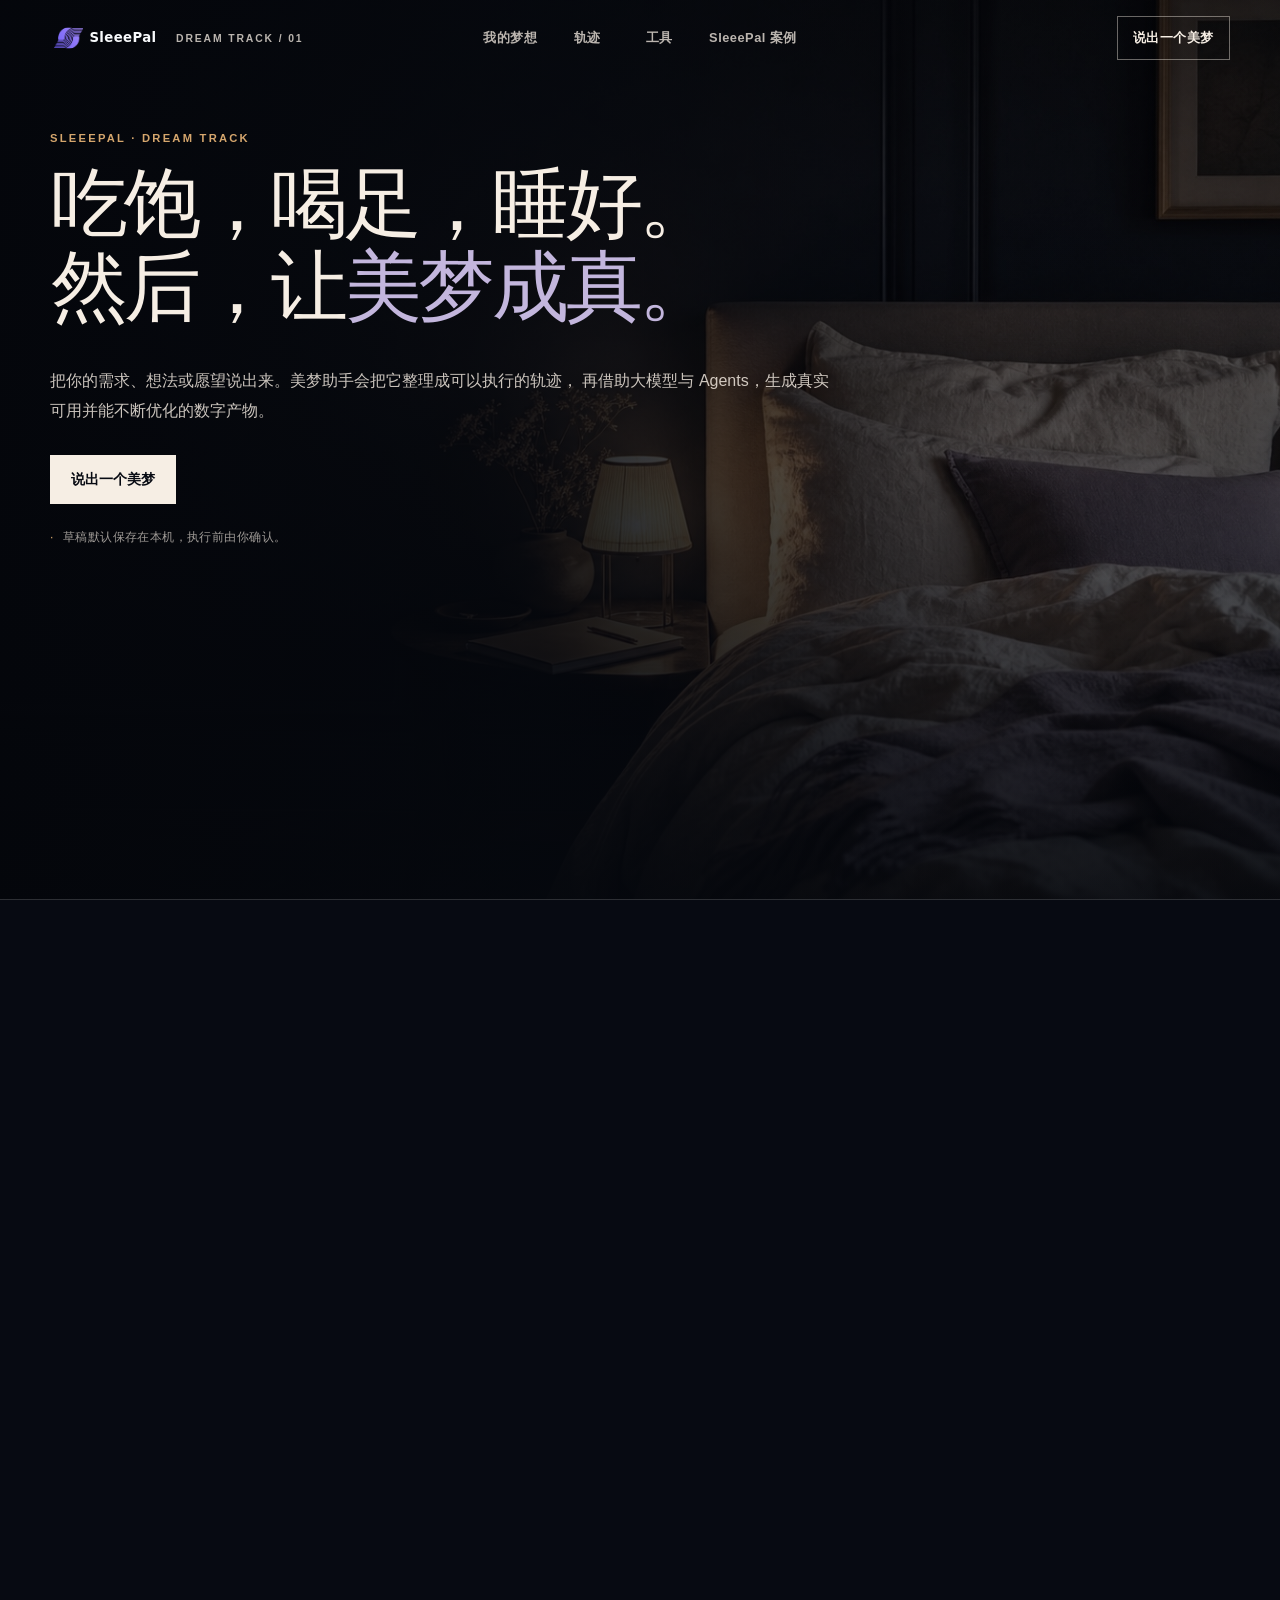
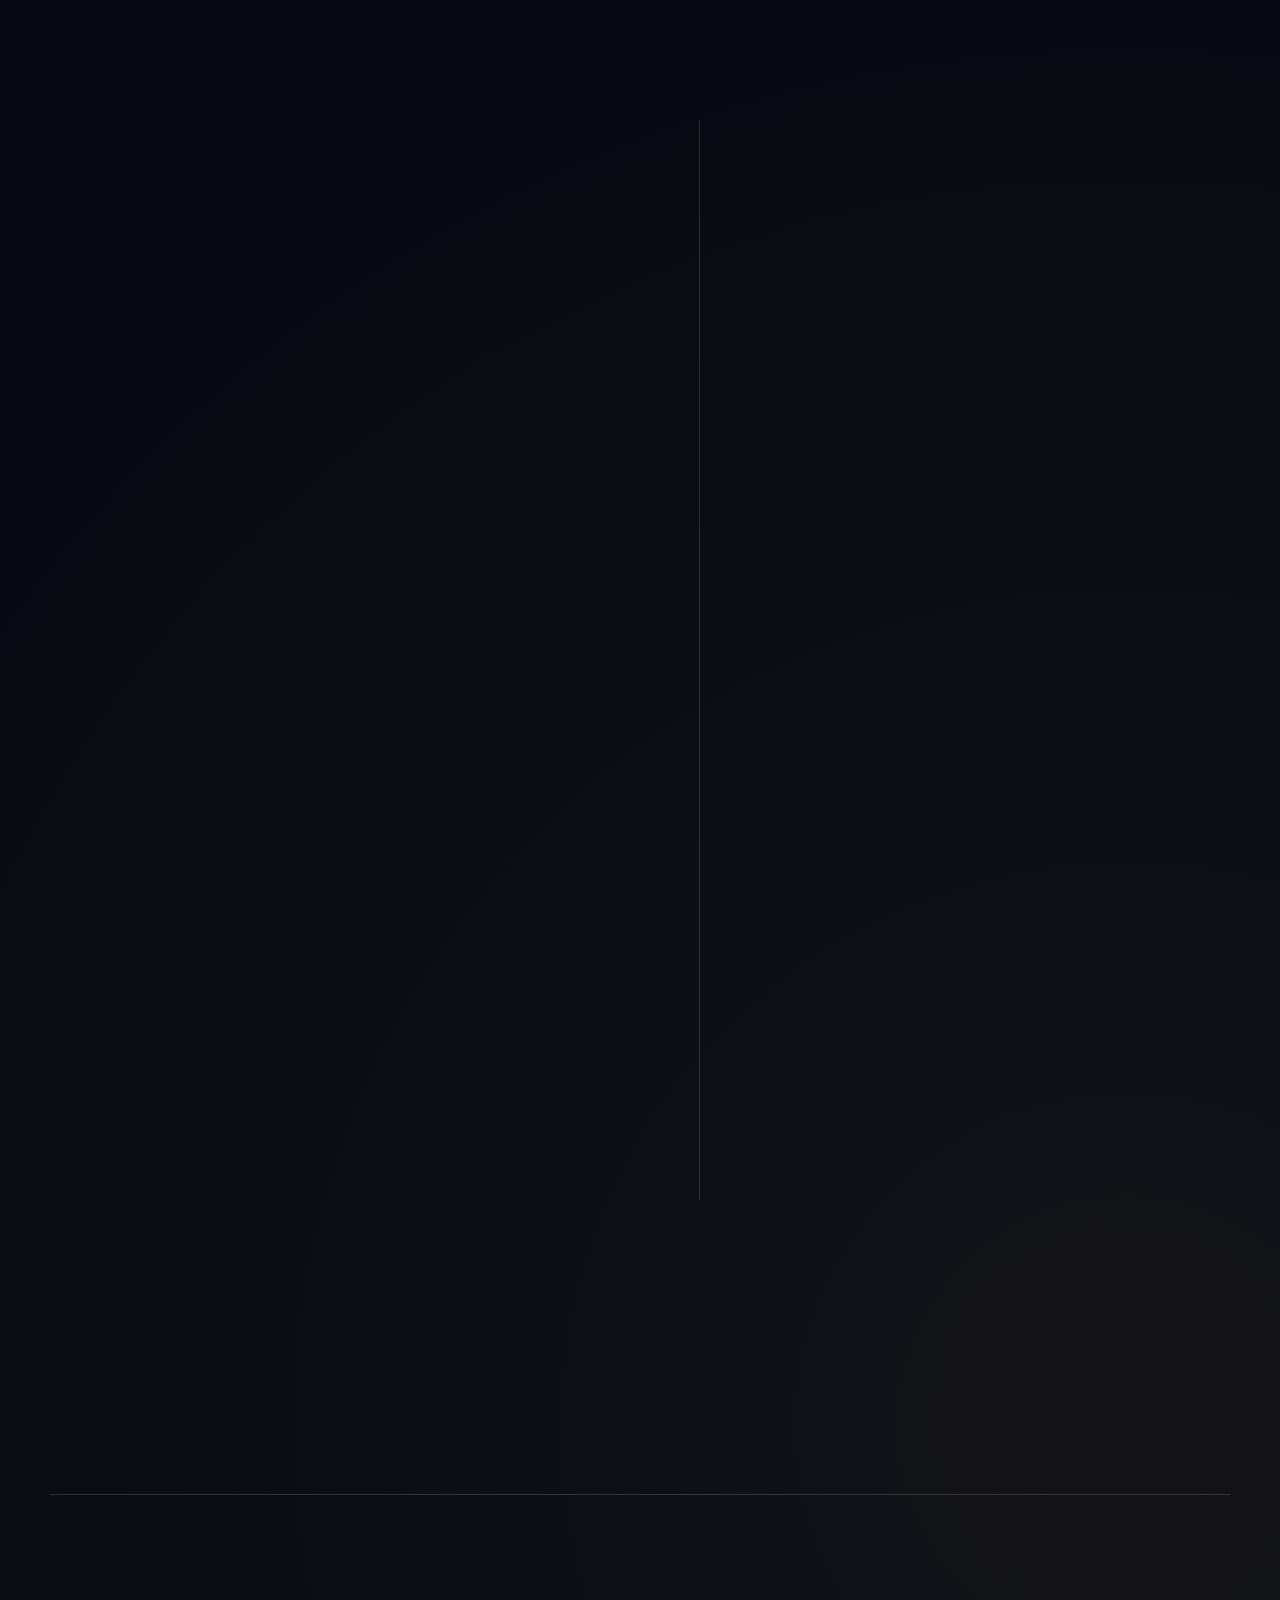
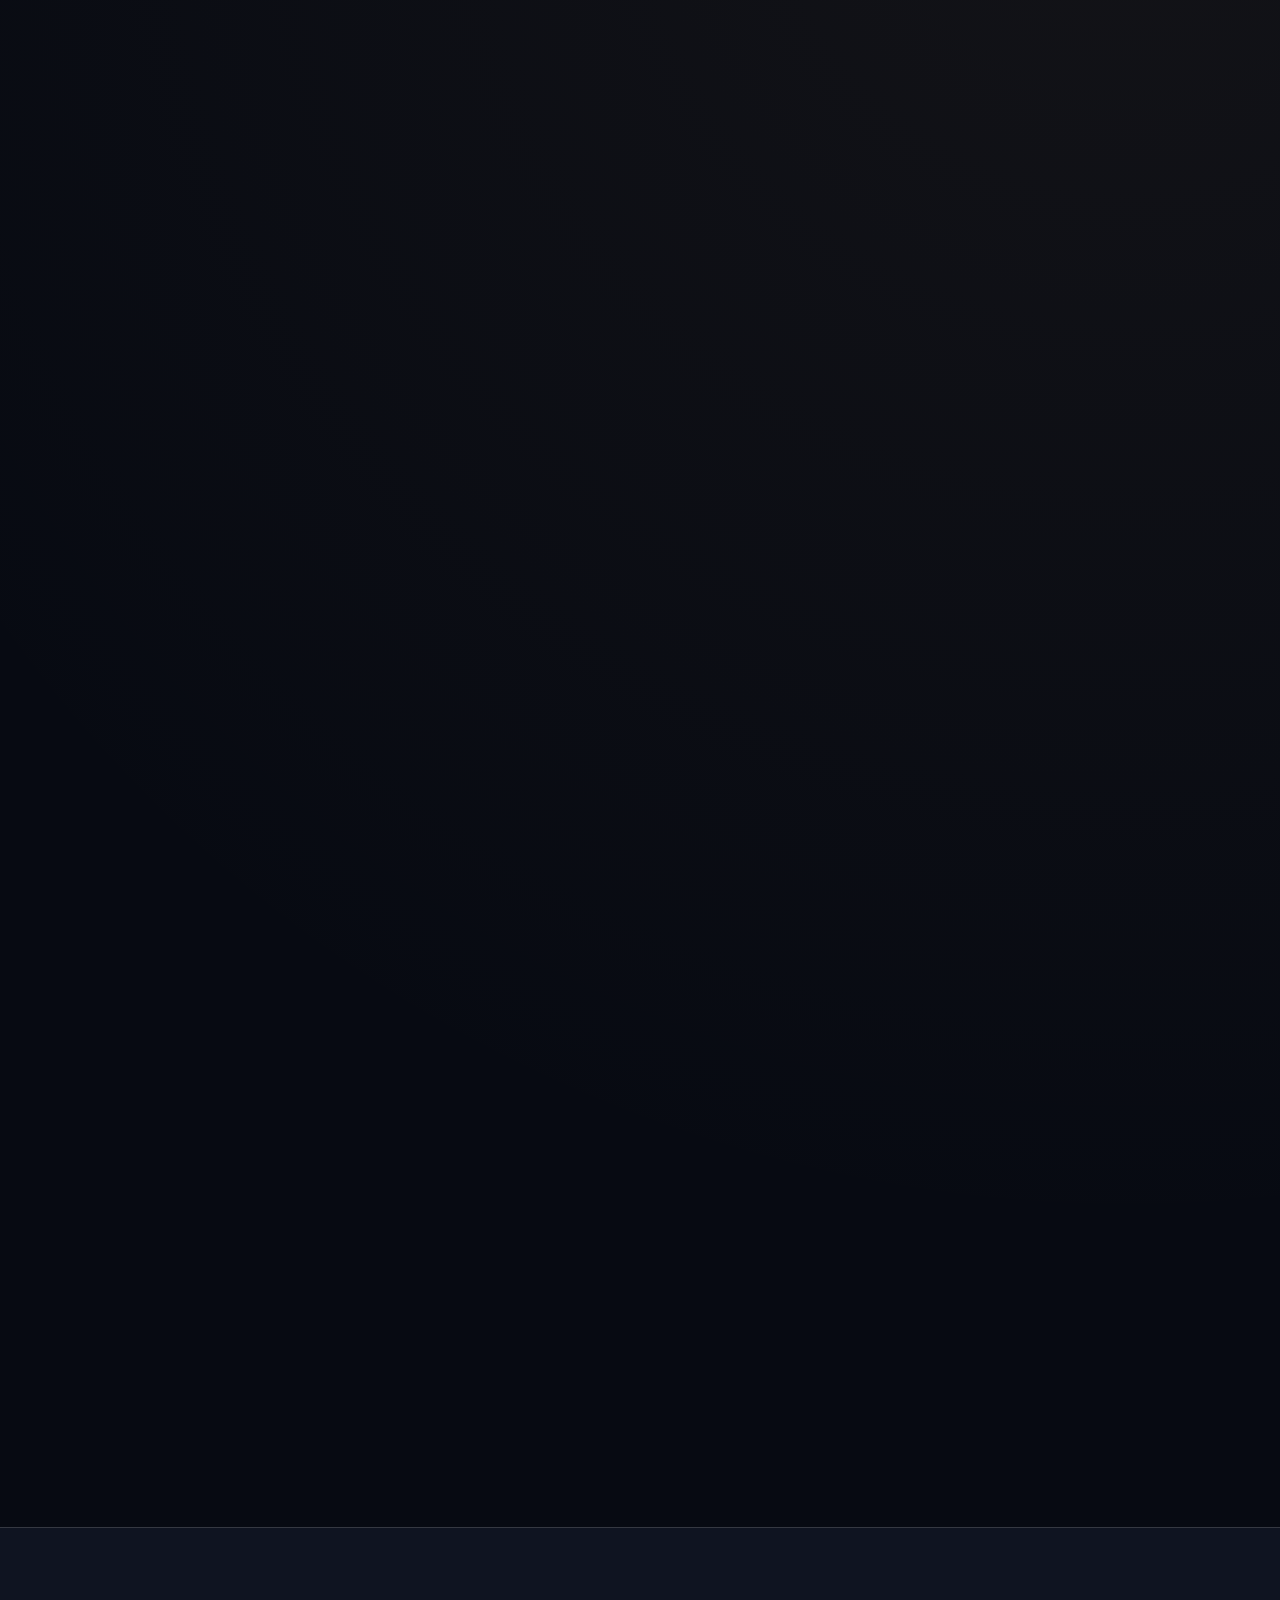
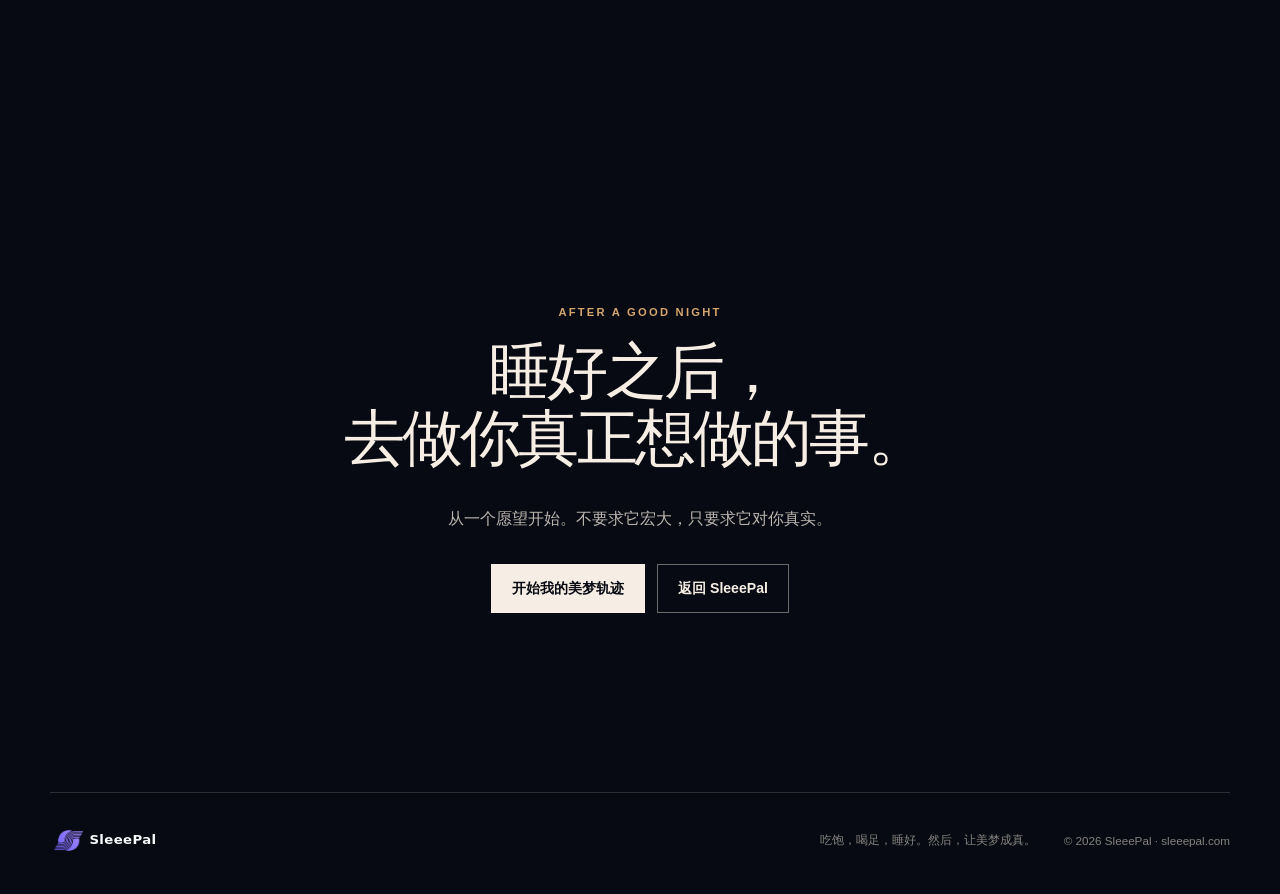
==== 3d-printing-workshop.html @ 9afe773b "feat: publish concealed hardware product forms" ====
<!DOCTYPE html>
<html lang="zh-CN">
<head>
  <meta charset="UTF-8" />
  <meta name="viewport" content="width=device-width, initial-scale=1.0" />
  <title>美梦成真 — 从愿望到真实产物</title>
  <meta name="description" content="吃饱、喝足、睡好之后，说出一个需求、想法或愿望，进入从梦卡、实现轨迹到可用数字产物的美梦成真入口。" />
  <meta name="theme-color" content="#070a12" />
  <meta name="referrer" content="strict-origin-when-cross-origin" />
  <meta http-equiv="Content-Security-Policy" content="default-src 'self'; img-src 'self' data:; style-src 'self'; script-src 'self'; object-src 'none'; base-uri 'self'; form-action 'self'; frame-src 'self'; upgrade-insecure-requests" />
  <link rel="canonical" href="https://dream.sleeepal.com/" />
  <meta property="og:title" content="美梦成真 — 从愿望到真实产物" />
  <meta property="og:description" content="先睡好，再把一个真实愿望做成可以打开、使用和继续修改的数字产物。" />
  <meta property="og:type" content="website" />
  <meta property="og:url" content="https://dream.sleeepal.com/" />
  <meta property="og:image" content="https://sleeepal.com/assets/dream-lab-hero-v1.jpg" />
  <link rel="icon" href="./favicon.ico" sizes="any" />
  <link rel="icon" type="image/svg+xml" href="./assets/app-icon.svg" />
  <link rel="stylesheet" href="./dream-lab.css?v=20260723-ai-beta" />
  <script src="./dream-lab.js?v=20260723-ai-beta" defer></script>
</head>
<body class="dream-page">
  <a class="dream-skip-link" href="#main">跳到主要内容</a>

  <header class="dream-header" data-dream-header>
    <div class="dream-header-inner">
      <a class="dream-brand" href="https://sleeepal.com/" aria-label="返回 SleeePal 首页">
        <img src="./assets/logo-light.svg" alt="SleeePal" />
        <span>DREAM TRACK / 01</span>
      </a>
      <nav class="dream-header-nav" aria-label="美梦成真页面导航">
        <a href="#dream-intake">我的梦想</a>
        <a href="#trajectory">轨迹</a>
        <a href="#forge">工具</a>
        <a href="#proof">SleeePal 案例</a>
      </nav>
      <a class="dream-header-action" href="#dream-intake">说出一个美梦</a>
    </div>
  </header>

  <main id="main">
    <section class="dream-hero" aria-labelledby="dream-title">
      <img class="dream-hero-image" src="./assets/dream-lab-hero-v1.jpg" alt="深靛蓝卧室里，一盏暖灯照着等待记录愿望的笔记本" />
      <div class="dream-hero-shade" aria-hidden="true"></div>
      <div class="dream-hero-dawn" aria-hidden="true"></div>
      <div class="dream-hero-content">
        <p class="dream-eyebrow">SleeePal · Dream track</p>
        <h1 id="dream-title">
          <span>吃饱，喝足，睡好。</span>
          <span>然后，让<span class="dream-accent">美梦成真。</span></span>
        </h1>
        <p class="dream-hero-lead">
          把你的需求、想法或愿望说出来。美梦助手会把它整理成可以执行的轨迹，
          再借助大模型与 Agents，生成真实可用并能不断优化的数字产物。
        </p>
        <div class="dream-actions">
          <a class="dream-action-primary" href="#dream-intake">说出一个美梦</a>
        </div>
        <p class="dream-trust-note">草稿默认保存在本机，执行前由你确认。</p>
      </div>
    </section>

    <section class="dream-foundation dream-reveal" id="foundation" aria-labelledby="foundation-title">
      <p class="dream-eyebrow">从恢复走向创造 · The foundation</p>
      <div class="dream-foundation-copy">
        <h2 id="foundation-title">睡好，不是终点。</h2>
        <p>是重新拥有注意力、好奇心和行动力的起点。</p>
      </div>
      <div class="dream-foundation-equation" aria-label="生活底座到美梦成真的关系">
        <div class="dream-foundation-basics" aria-hidden="true">
          <span>吃饱</span>
          <i>＋</i>
          <span>喝足</span>
          <i>＋</i>
          <span>睡好</span>
        </div>
        <i class="dream-foundation-arrow" aria-hidden="true">→</i>
        <strong>美梦成真</strong>
      </div>
    </section>

    <section class="dream-intake" id="dream-intake" aria-labelledby="dream-intake-title">
      <div class="dream-section-intro dream-reveal">
        <p class="dream-eyebrow">Dream workspace · Local beta</p>
        <h2 id="dream-intake-title">每一个愿望，<br />都有自己的轨迹。</h2>
        <p>
          你可以拥有多个梦想。每个梦想都有独立的对话、梦卡、进度与产物；
          默认保存在这个浏览器里，连接钱包后也要先看合并预览，再由你确认保存到账号。
        </p>
      </div>

      <div class="dream-workbench dream-reveal" data-dream-workbench>
        <aside class="dream-rail" aria-label="我的梦想">
          <div class="dream-rail-heading">
            <div>
              <span>MY DREAMS</span>
              <strong>我的梦想</strong>
            </div>
            <button type="button" data-dream-new>＋ 新梦想</button>
          </div>

          <div class="dream-local-identity">
            <span data-account-label>本机访客 ID</span>
            <strong data-local-user-id>正在建立…</strong>
            <button type="button" data-wallet-preview>连接钱包账号</button>
            <small data-account-status>当前梦想只保存在这个浏览器。</small>
          </div>

          <div class="dream-list" data-dream-list role="list"></div>
          <div class="dream-list-empty" data-dream-list-empty>
            <strong>还没有梦想。</strong>
            <p>说出第一件你真正希望发生的事。</p>
          </div>
          <button class="dream-export-all" type="button" data-dream-export-all disabled>导出全部梦想</button>
        </aside>

        <section class="dream-chat" aria-labelledby="dream-chat-title">
          <header class="dream-chat-heading">
            <div>
              <span data-chat-kicker>美梦助手 · 本地原型</span>
              <h3 id="dream-chat-title" data-chat-title>先说一个你真正牵挂的愿望</h3>
              <p data-chat-status>我会先理解，再整理成一张可以确认的梦卡。</p>
            </div>
            <span class="dream-local-badge" data-ai-badge>本机模式</span>
          </header>

          <div class="dream-message-list" data-dream-message-list aria-live="polite"></div>

          <form class="dream-form" data-dream-form novalidate>
            <div class="dream-form-heading">
              <span data-dream-form-step>01 / 说出愿望</span>
              <strong>先写你真正想要的变化。</strong>
            </div>

            <label class="dream-field" for="dream-wish">
              <span>我的愿望</span>
              <textarea
                id="dream-wish"
                name="wish"
                rows="6"
                minlength="12"
                maxlength="800"
                required
                aria-describedby="dream-wish-help dream-wish-meter"
                placeholder="例如：我想把每天重复整理客户反馈的工作自动化，让我能把时间留给真正需要判断的事情。"
              ></textarea>
              <span class="dream-field-meta">
                <small id="dream-wish-help">写结果和现实场景，不必写技术方案。</small>
                <small id="dream-wish-meter">0 / 800</small>
              </span>
            </label>

            <div class="dream-examples" aria-label="愿望示例">
              <span>不知道怎么写？试试：</span>
              <button type="button" aria-pressed="false" data-dream-artifact="tool" data-dream-example="我想做一个每天都愿意打开的私人计划工具，让真正重要的三件事不会再被琐事淹没。">私人计划工具</button>
              <button type="button" aria-pressed="false" data-dream-artifact="workflow" data-dream-example="我想把每周重复整理资料、分类和提醒的流程自动化，减少机械工作。">自动化流程</button>
              <button type="button" aria-pressed="false" data-dream-artifact="site" data-dream-example="我有一个新的产品想法，希望先做成一个可以向别人演示和试用的网站。">产品演示网站</button>
              <button type="button" aria-pressed="false" data-dream-artifact="agent" data-dream-example="我想要一个了解我的资料和工作方法、但每次外部操作都先征求同意的专属 Agent 助手。">专属 Agent</button>
            </div>

            <div class="dream-field-row">
              <label class="dream-field" for="dream-artifact">
                <span>希望先得到什么</span>
                <select id="dream-artifact" name="artifact">
                  <option value="auto">先由系统建议</option>
                  <option value="tool">私人小工具</option>
                  <option value="site">可打开的网站</option>
                  <option value="workflow">自动化工作流</option>
                  <option value="agent">专属 Agent 助手</option>
                </select>
              </label>

              <label class="dream-field" for="dream-constraint">
                <span>最重要的限制（可选）</span>
                <input
                  id="dream-constraint"
                  name="constraint"
                  type="text"
                  maxlength="180"
                  placeholder="例如：必须本地处理，不自动发送任何内容"
                />
              </label>
            </div>

            <label class="dream-consent" for="dream-local-consent">
              <input id="dream-local-consent" name="localConsent" type="checkbox" required />
              <span>
                我明白：当前只在本浏览器生成并保存梦卡，不上传内容、不调用模型、不启动 Agents，也不会执行发布、发送、购买或删除等外部操作。
              </span>
            </label>

            <button class="dream-submit" type="submit" data-dream-submit>
              <span data-dream-submit-label>生成我的梦卡</span>
              <span aria-hidden="true">→</span>
            </button>
            <p class="dream-form-status" data-dream-form-status aria-live="polite">
              尚未生成。你的文字不会离开当前浏览器。
            </p>
          </form>

          <form class="dream-composer" data-dream-message-form hidden>
            <div class="dream-composer-mode">
              <label for="dream-message">继续告诉美梦助手</label>
              <button type="button" data-ai-mode>使用 AI 助手</button>
            </div>
            <div>
              <textarea id="dream-message" rows="2" maxlength="1200" data-dream-message placeholder="补充背景、修改目标，或说出你下一步最想确认的事情。"></textarea>
              <button type="submit" data-dream-message-submit>记录</button>
            </div>
            <p data-dream-message-status>当前只记录到本机，不会调用模型或执行外部动作。</p>
          </form>
        </section>

        <aside class="dream-inspector" aria-label="当前梦想的进度与梦卡">
          <div class="dream-inspector-empty" data-dream-inspector-empty>
            <span>PROGRESS</span>
            <strong>梦卡会出现在这里</strong>
            <p>创建梦想后，你会看到阶段、里程碑、下一步和可交付产物。</p>
          </div>

          <section class="dream-card" data-dream-card aria-labelledby="dream-card-title" hidden>
            <div class="dream-card-heading">
              <div>
                <span>梦想卡 / 进度</span>
                <h3 id="dream-card-title" data-card-title>等待生成</h3>
              </div>
              <span class="dream-card-state" data-card-state>本地草稿</span>
            </div>

            <div class="dream-card-progress">
              <div>
                <span>当前进度</span>
                <strong data-card-progress-label>1 / 7</strong>
              </div>
              <div class="dream-progress-track" aria-hidden="true"><span data-card-progress-bar></span></div>
              <p data-card-next-step>下一步：确认梦想目标和边界。</p>
            </div>

            <dl class="dream-card-details">
              <div>
                <dt>真正想改变的事</dt>
                <dd data-card-wish></dd>
              </div>
              <div>
                <dt>第一件可交付产物</dt>
                <dd data-card-artifact></dd>
              </div>
              <div>
                <dt>首版成功标准</dt>
                <dd data-card-success></dd>
              </div>
              <div>
                <dt>边界</dt>
                <dd data-card-boundary></dd>
              </div>
            </dl>

            <ol class="dream-card-route" aria-label="当前美梦成真轨迹">
              <li data-card-stage="wish"><span>1</span><p><strong>想法</strong><small>记录原始愿望</small></p></li>
              <li data-card-stage="clarify"><span>2</span><p><strong data-card-brief-title>澄清</strong><small data-card-brief-note>确认目标和边界</small></p></li>
              <li data-card-stage="plan"><span>3</span><p><strong>计划</strong><small>形成可执行路线</small></p></li>
              <li data-card-stage="build"><span>4</span><p><strong>制作</strong><small data-card-forge-note>等待炼丹炉</small></p></li>
              <li data-card-stage="try"><span>5</span><p><strong>试用</strong><small>打开初版并反馈</small></p></li>
              <li data-card-stage="deliver"><span>6</span><p><strong>交付</strong><small>得到真实可用产物</small></p></li>
              <li data-card-stage="grow"><span>7</span><p><strong>持续优化</strong><small>基于现实继续生长</small></p></li>
            </ol>

            <section class="dream-artifacts" aria-labelledby="dream-artifacts-title">
              <div class="dream-artifacts-heading">
                <div>
                  <span>REAL OUTPUT</span>
                  <h4 id="dream-artifacts-title">真实产物</h4>
                </div>
                <div class="dream-artifact-create-actions">
                  <button type="button" data-artifact-board>生成可用行动台</button>
                  <button type="button" class="is-secondary" data-artifact-generate>生成施工任务书</button>
                </div>
              </div>
              <p>
                “梦想行动台”是可离线打开、勾选进度和记录反馈的单文件工具；
                “施工任务书”记录输入修订与校验值，可直接交给后续 Agents。
              </p>
              <div class="dream-artifact-list" data-artifact-list></div>
              <p class="dream-artifact-status" data-artifact-status aria-live="polite">
                当前没有账号产物。本机梦卡仍可随时导出。
              </p>
            </section>

            <div class="dream-card-actions">
              <button class="dream-card-primary" type="button" data-dream-confirm>确认梦卡，进入轨迹</button>
              <button type="button" data-dream-edit>修改梦卡</button>
              <button type="button" data-dream-pause hidden>暂停轨迹</button>
              <button type="button" data-dream-archive>归档</button>
              <button type="button" data-dream-export>导出 Markdown</button>
              <button class="dream-card-danger" type="button" data-dream-delete>删除本地梦卡</button>
            </div>
            <p class="dream-card-note" data-dream-card-status aria-live="polite">
              梦卡尚未确认。确认只会更新本地轨迹，不会开始真实施工。
            </p>
          </section>
        </aside>
      </div>
    </section>

    <section class="dream-trajectory" id="trajectory" aria-labelledby="trajectory-title" data-trajectory>
      <div class="dream-trajectory-copy dream-reveal">
        <p class="dream-eyebrow">One continuous trajectory</p>
        <h2 id="trajectory-title">不是一次生成。<br />是一条能继续走下去的轨迹。</h2>
        <p>
          愿望会变，理解会变，产物也会迭代。每一次确认、制作、试用和修改都回到同一条梦轨，而不是散落在不同聊天里。
        </p>
      </div>

      <ol class="dream-trajectory-list dream-reveal">
        <li data-stage="rest">
          <span>01</span>
          <div><strong>恢复</strong><p>吃饱、喝足、睡好，重新拥有行动力。</p></div>
        </li>
        <li data-stage="wish">
          <span>02</span>
          <div><strong>说出美梦</strong><p>从生活里的真实变化开始，而不是从功能清单开始。</p></div>
        </li>
        <li data-stage="brief">
          <span>03</span>
          <div><strong>看懂目标</strong><p>把愿望整理成目标、限制、成功标准与第一件产物。</p></div>
        </li>
        <li data-stage="route">
          <span>04</span>
          <div><strong>确认路径</strong><p>你看懂接下来会发生什么，并决定是否继续。</p></div>
        </li>
        <li data-stage="forge">
          <span>05</span>
          <div><strong>炼丹炉制作</strong><p>大模型、Agents、本地工具和能力积木协同施工。</p></div>
        </li>
        <li data-stage="preview">
          <span>06</span>
          <div><strong>验梦台试用</strong><p>打开真实产物，完成核心任务，提出修改。</p></div>
        </li>
        <li data-stage="grow">
          <span>07</span>
          <div><strong>继续生长</strong><p>现实反馈进入下一版本，让美梦越来越接近你真正需要的样子。</p></div>
        </li>
      </ol>
      <div class="dream-trajectory-line" aria-hidden="true"><span data-trajectory-progress></span></div>
    </section>

    <section class="dream-forge" id="forge" aria-labelledby="forge-title">
      <div class="dream-section-intro dream-reveal">
        <p class="dream-eyebrow">Tools along the way</p>
        <h2 id="forge-title">工具在幕后。<br />结果留在你手里。</h2>
        <p>隐喻帮助记忆，普通话负责说清功能。用户不需要选择模型，也不需要理解工程管线。</p>
      </div>

      <div class="dream-tool-list dream-reveal">
        <article>
          <span>01 / DISCOVER</span>
          <h3>万花筒</h3>
          <p><strong>先看可能。</strong>理解愿望可以被做成什么，以及哪些部分暂时不能由软件完成。</p>
        </article>
        <article>
          <span>02 / COMPOSE</span>
          <h3>积木场</h3>
          <p><strong>选择能力。</strong>组合搜索、文档、语音、自动化、数据和 Agent 工具。</p>
        </article>
        <article>
          <span>03 / BUILD</span>
          <h3>炼丹炉</h3>
          <p><strong>负责制作。</strong>理解目标、规划任务、编程、测试，并交付可以运行的产物。</p>
        </article>
        <article>
          <span>04 / VERIFY</span>
          <h3>验梦台</h3>
          <p><strong>打开验收。</strong>亲自试用核心流程，指出问题，确认或退回继续修改。</p>
        </article>
      </div>

      <div class="dream-possibilities dream-reveal" aria-labelledby="possibilities-title">
        <p class="dream-eyebrow">Not limited to sleep</p>
        <h3 id="possibilities-title">睡眠之外，也可以从一件小而真实的产物开始。</h3>
        <ul>
          <li><span>私人小工具</span><p>计划、记录、提醒、整理和决策辅助。</p></li>
          <li><span>自动化工作流</span><p>把重复的信息处理和交接变成稳定流程。</p></li>
          <li><span>可打开的网站</span><p>把点子做成能展示、体验和验证的页面。</p></li>
          <li><span>专属 Agent</span><p>基于你的资料协助工作，但所有外部动作先征求同意。</p></li>
        </ul>
        <p class="dream-possibilities-boundary">
          系统只承诺完成愿望中可以被编程和验证的部分。健康、关系、财富等现实目标会被转化为支持工具或行动路径，而不会被宣传成已经自动实现。
        </p>
      </div>
    </section>

    <section class="dream-case" id="proof" aria-labelledby="proof-title">
      <div class="dream-case-visual dream-reveal">
        <img src="./assets/dream-lab-hero-v1.jpg" alt="床边暖灯与一本记录产品愿望的笔记本" loading="lazy" />
        <p>Case 01 · 从一个失眠夜晚开始</p>
      </div>
      <div class="dream-case-copy dream-reveal">
        <p class="dream-eyebrow">The first dream made tangible</p>
        <h2 id="proof-title">SleeePal，是第一条正在成为现实的梦轨。</h2>
        <p class="dream-case-lead">
          它从“希望今晚更安静”开始，先做成 Mac-first 的本地睡眠辅助工具；再探索通过反向声波抵消部分稳定噪音、形成近场空间的静谧区域，并用真实夜报和实机验证决定下一步。
        </p>
        <dl class="dream-case-facts">
          <div><dt>愿望</dt><dd>让真实夜晚得到更安静、更可理解的陪伴</dd></div>
          <div><dt>首件产物</dt><dd>Mac 桌面版与本地夜报闭环</dd></div>
          <div><dt>现实验证</dt><dd>路线状态、实机表现和过夜证据持续回到梦轨</dd></div>
        </dl>
        <div class="dream-actions">
          <a class="dream-action-primary" href="https://sleeepal.com/#download">查看 SleeePal 验证状态</a>
          <a class="dream-action-secondary" href="sleeepal://tonight">打开桌面版</a>
        </div>
        <p class="dream-case-disclaimer">
          SleeePal 为非药物助眠辅助工具，不构成医疗建议或诊断；近场体验会受空间、设备与摆位影响。
        </p>
      </div>
    </section>

    <section class="dream-boundary" id="boundary" aria-labelledby="boundary-title">
      <div class="dream-section-intro dream-reveal">
        <p class="dream-eyebrow">Trust before magic</p>
        <h2 id="boundary-title">先保护，再公开。<br />先确认，再行动。</h2>
        <p>愿望可能涉及健康、关系、财务、孩子、工作秘密或尚未公开的创意。默认把控制权留给用户。</p>
      </div>

      <div class="dream-boundary-grid dream-reveal">
        <article>
          <span>01</span>
          <h3>本地草稿</h3>
          <p>梦卡默认留在浏览器；连接钱包后仍要先预览，再确认保存。</p>
        </article>
        <article>
          <span>02</span>
          <h3>明确确认</h3>
          <p>目标、边界、成本与外部动作都应在执行前被看见。</p>
        </article>
        <article>
          <span>03</span>
          <h3>没有暗中行动</h3>
          <p>发布、发送、购买、删除或操作外部账户必须再次授权。</p>
        </article>
        <article>
          <span>04</span>
          <h3>可以带走</h3>
          <p>愿望轨迹、梦卡和产物应可导出、删除和继续维护。</p>
        </article>
      </div>
      <p class="dream-boundary-note dream-reveal">
        本机模式不调用模型；AI 模式必须先连接钱包、把当前梦卡保存到账号，并单独确认本次数据范围。模型密钥只在服务端；本机历史不会被上传，AI 建议不会自动改梦卡，发布、发送、购买、删除等外部动作仍需逐项授权。
      </p>
    </section>

    <section class="dream-final" aria-labelledby="final-title">
      <p class="dream-eyebrow">After a good night</p>
      <h2 id="final-title">睡好之后，<br />去做你真正想做的事。</h2>
      <p>从一个愿望开始。不要求它宏大，只要求它对你真实。</p>
      <div class="dream-actions">
        <a class="dream-action-primary" href="#dream-intake">开始我的美梦轨迹</a>
        <a class="dream-action-secondary" href="https://sleeepal.com/">返回 SleeePal</a>
      </div>
    </section>
  </main>

  <dialog class="dream-artifact-preview-dialog" data-artifact-preview-dialog aria-labelledby="dream-artifact-preview-title">
    <div class="dream-artifact-preview-shell">
      <header>
        <div>
          <span>SAFE PREVIEW</span>
          <h2 id="dream-artifact-preview-title" data-artifact-preview-title>梦想行动台</h2>
          <p>预览处于隔离沙箱且不能联网；下载 HTML 后可作为独立离线文件继续使用。</p>
        </div>
        <button type="button" data-artifact-preview-close aria-label="关闭行动台预览">×</button>
      </header>
      <iframe
        data-artifact-preview-frame
        title="梦想行动台安全预览"
        sandbox="allow-scripts allow-downloads"
      ></iframe>
      <footer>
        <p data-artifact-preview-status aria-live="polite">正在准备安全预览…</p>
        <button type="button" data-artifact-preview-download>下载这份行动台</button>
      </footer>
    </div>
  </dialog>

  <dialog class="dream-account-dialog" data-account-dialog aria-labelledby="dream-account-title">
    <div class="dream-account-shell">
      <header>
        <div>
          <span>WALLET ACCOUNT</span>
          <h2 id="dream-account-title">保存这份牵挂，<br />不替你做决定。</h2>
        </div>
        <button type="button" aria-label="关闭账号窗口" data-account-close>×</button>
      </header>

      <section class="dream-account-summary">
        <span>已验证的钱包用户 ID</span>
        <strong data-account-id>尚未连接</strong>
        <p>
          登录签名不是交易，不产生 Gas。钱包只证明账号控制权；
          SleeePal 不读取余额、NFT、交易记录、助记词或私钥。
        </p>
      </section>

      <section class="dream-linked-wallets" aria-labelledby="dream-linked-wallets-title">
        <div class="dream-linked-wallets-heading">
          <div>
            <span>RECOVERY IDENTITIES</span>
            <h3 id="dream-linked-wallets-title">登录与恢复钱包</h3>
          </div>
          <button type="button" data-identity-link>绑定第二个钱包</button>
        </div>
        <p>
          绑定后，任一钱包登录都会回到同一个内部用户和同一组梦想。
          用恢复钱包登录后，可重新签名把它设为主钱包，再移除失联的旧钱包。
          钱包之间不会发生资产转移，也不会发起链上交易。
        </p>
        <ul data-identity-list aria-live="polite"></ul>
        <p class="dream-identity-status" data-identity-status aria-live="polite">
          正在读取已绑定钱包…
        </p>
      </section>

      <section class="dream-sync-preview" aria-labelledby="dream-sync-title">
        <div>
          <span>MERGE PREVIEW</span>
          <h3 id="dream-sync-title">先预览，再保存到账号</h3>
        </div>
        <p data-sync-summary>
          浏览器里的梦想不会自动上传，也不会覆盖其他设备的版本。
        </p>
        <ul data-sync-list aria-live="polite"></ul>
        <p class="dream-sync-note">
          当前只保存梦想卡的目标、阶段与边界；本地对话暂不上传。账号中已有的同一梦想不会被自动覆盖。
        </p>
      </section>

      <div class="dream-account-actions">
        <button type="button" class="dream-account-primary" data-sync-account disabled>确认保存到账号</button>
        <button type="button" data-account-cloud-export>下载账号完整备份</button>
        <button type="button" data-account-export>先导出本地备份</button>
        <button type="button" data-account-logout>退出钱包账号</button>
        <button type="button" class="dream-account-danger" data-account-delete-open>彻底删除账号数据</button>
      </div>
      <p class="dream-account-status" data-sync-status aria-live="polite">
        正在读取账号中的梦想…
      </p>
    </div>
  </dialog>

  <dialog class="dream-conflict-dialog" data-conflict-dialog aria-labelledby="dream-conflict-title">
    <div class="dream-conflict-shell">
      <header>
        <div>
          <span>VERSION DIFFERENCE · NO AUTO OVERWRITE</span>
          <h2 id="dream-conflict-title">两份梦卡不同，<br />由你决定<span class="dream-mobile-break"><br /></span>保留哪一份。</h2>
        </div>
        <button type="button" aria-label="关闭版本比较" data-conflict-close>×</button>
      </header>

      <div class="dream-conflict-intro">
        <strong data-conflict-dream-title>当前梦想</strong>
        <p data-conflict-revision>正在读取本机与账号版本…</p>
      </div>

      <section class="dream-conflict-fields" aria-label="梦卡字段差异" data-conflict-fields></section>

      <section class="dream-conflict-choices" aria-labelledby="dream-conflict-choice-title">
        <div>
          <span>SAFE CHOICES</span>
          <h3 id="dream-conflict-choice-title">三个选择都不会静默丢失内容</h3>
        </div>
        <button type="button" class="dream-conflict-choice is-recommended" data-conflict-copy>
          <strong>保留两份</strong>
          <span>把本机版复制为一个新梦想，再让原梦想采用账号版。最稳妥。</span>
        </button>
        <button type="button" class="dream-conflict-choice" data-conflict-account>
          <strong>采用账号版</strong>
          <span>只替换本机梦卡字段；本机对话仍保留，不写入服务器。</span>
        </button>
        <button type="button" class="dream-conflict-choice is-warning" data-conflict-local>
          <strong>用本机版更新账号</strong>
          <span>显式写入一个新服务器修订；若账号已再次变化，请求会被拒绝。</span>
        </button>
      </section>

      <div class="dream-conflict-actions">
        <button type="button" data-conflict-cancel>暂不处理</button>
      </div>
      <p class="dream-conflict-status" data-conflict-status aria-live="polite"></p>
    </div>
  </dialog>

  <dialog class="dream-account-delete-dialog" data-account-delete-dialog aria-labelledby="dream-account-delete-title">
    <div class="dream-account-delete-shell">
      <header>
        <div>
          <span>IRREVERSIBLE · ACCOUNT DATA</span>
          <h2 id="dream-account-delete-title">彻底删除账号，<br />不是退出登录。</h2>
        </div>
        <button type="button" aria-label="关闭账号删除窗口" data-account-delete-close>×</button>
      </header>

      <section class="dream-account-delete-warning">
        <h3>服务器中的账号数据会立即删除</h3>
        <ul>
          <li>钱包身份、登录会话与相关登录请求</li>
          <li>全部账号梦卡、AI 对话、建议与授权记录</li>
          <li>里程碑、任务证据、产物版本与产物正文</li>
        </ul>
        <p>
          这个浏览器里的本地梦想不会随账号一起删除。若仍需要服务器数据，
          请先返回上一步下载“账号完整备份”。
        </p>
      </section>

      <label class="dream-account-delete-ack" for="dream-account-delete-ack">
        <input id="dream-account-delete-ack" type="checkbox" data-account-delete-ack />
        <span>我知道服务器数据无法恢复，重新连接同一钱包也会建立一个全新账号。</span>
      </label>

      <label class="dream-account-delete-phrase" for="dream-account-delete-phrase">
        <span>请输入“彻底删除我的账号”</span>
        <input
          id="dream-account-delete-phrase"
          type="text"
          autocomplete="off"
          spellcheck="false"
          data-account-delete-phrase
        />
      </label>

      <div class="dream-account-delete-actions">
        <button type="button" data-account-delete-cancel>返回，不删除</button>
        <button type="button" class="dream-account-delete-confirm" data-account-delete-confirm disabled>
          永久删除服务器账号
        </button>
      </div>
      <p class="dream-account-delete-status" data-account-delete-status aria-live="polite"></p>
    </div>
  </dialog>

  <dialog class="dream-ai-dialog" data-ai-dialog aria-labelledby="dream-ai-title">
    <div class="dream-ai-shell">
      <header>
        <div>
          <span>AI CONSENT · THIS DREAM</span>
          <h2 id="dream-ai-title">让 AI 参与这段对话，<br />控制权仍在你手里。</h2>
        </div>
        <button type="button" aria-label="关闭 AI 说明" data-ai-close>×</button>
      </header>

      <section class="dream-ai-scope">
        <h3>开启后，每次发送只包含</h3>
        <ul>
          <li><strong>当前账号梦卡</strong><span>目标、阶段、成功标准与边界</span></li>
          <li><strong>这条新消息</strong><span>以及最近 8 条账号 AI 对话</span></li>
          <li><strong>不包含本机历史</strong><span>浏览器里的旧对话不会被自动上传</span></li>
        </ul>
      </section>

      <section class="dream-ai-guardrails">
        <p>
          请求由 Sleeepal 服务端发送给 OpenAI，并显式设置 <code>store:false</code>；
          这会关闭 Responses API 的应用状态存储，但不等同于组织级“零数据保留（ZDR）”。
        </p>
        <p>
          当前 AI 没有工具和执行器。它只能回复、提出梦卡更新建议或生成授权卡；
          不会自动修改梦卡，也不会发布、发送、购买、删除或连接外部服务。
        </p>
      </section>

      <label class="dream-ai-consent" for="dream-ai-consent">
        <input id="dream-ai-consent" type="checkbox" data-ai-consent />
        <span>我已看懂上述范围，同意为当前梦想开启 AI 对话。之后可以随时关闭。</span>
      </label>

      <div class="dream-ai-dialog-actions">
        <button type="button" class="dream-ai-primary" data-ai-enable disabled>同意并开启 AI 对话</button>
        <button type="button" data-ai-cancel>继续使用本机模式</button>
      </div>
      <p class="dream-ai-dialog-status" data-ai-dialog-status aria-live="polite"></p>
    </div>
  </dialog>

  <footer class="dream-footer">
    <a href="https://sleeepal.com/" aria-label="返回 SleeePal 首页">
      <img src="./assets/logo-light.svg" alt="SleeePal" />
    </a>
    <p>吃饱，喝足，睡好。然后，让美梦成真。</p>
    <p>© 2026 SleeePal · sleeepal.com</p>
  </footer>

  <div class="dream-progress" aria-hidden="true"><span data-dream-progress></span></div>
</body>
</html>
---- dream-lab.css ----
:root {
  color-scheme: dark;
  --dream-scroll: 0;
  --dream-ink: #070a12;
  --dream-ink-soft: #0a0e18;
  --dream-surface: #0f1421;
  --dream-surface-raised: #171b28;
  --dream-cream: #f6eee4;
  --dream-muted: #bbb5af;
  --dream-muted-soft: rgba(187, 181, 175, 0.7);
  --dream-line: rgba(246, 238, 228, 0.16);
  --dream-line-strong: rgba(246, 238, 228, 0.34);
  --dream-gold: #d5a66d;
  --dream-gold-soft: #e8c89e;
  --dream-lavender: #c3b6dd;
  --dream-green: #a8c2ae;
  --dream-danger: #d28f8f;
  --dream-width: 1180px;
  --dream-serif: Iowan Old Style, Baskerville, Times New Roman, Songti SC, STSong, serif;
  --dream-sans: -apple-system, BlinkMacSystemFont, SF Pro Display, SF Pro Text, PingFang SC, Hiragino Sans GB, Microsoft YaHei, sans-serif;
}

* {
  box-sizing: border-box;
}

html {
  scroll-behavior: smooth;
  scroll-padding-top: 92px;
}

body {
  margin: 0;
  min-width: 320px;
  overflow-x: hidden;
  background:
    radial-gradient(circle at 88% 52%, rgba(213, 166, 109, 0.06), transparent 30%),
    var(--dream-ink);
  color: var(--dream-cream);
  font-family: var(--dream-sans);
  -webkit-font-smoothing: antialiased;
}

button,
input,
select,
textarea {
  font: inherit;
}

button,
a {
  -webkit-tap-highlight-color: transparent;
}

button {
  color: inherit;
}

a {
  color: inherit;
}

img {
  display: block;
  max-width: 100%;
}

[hidden] {
  display: none !important;
}

.dream-skip-link {
  position: fixed;
  z-index: 100;
  top: 10px;
  left: 10px;
  padding: 10px 14px;
  transform: translateY(-180%);
  border: 1px solid var(--dream-cream);
  background: var(--dream-ink);
  color: var(--dream-cream);
  text-decoration: none;
}

.dream-skip-link:focus {
  transform: translateY(0);
}

.dream-header {
  position: fixed;
  z-index: 30;
  inset: 0 0 auto;
  border-bottom: 1px solid transparent;
  transition: background 180ms ease, border-color 180ms ease;
}

.dream-header.is-scrolled {
  border-color: var(--dream-line);
  background: rgba(7, 10, 18, 0.92);
  backdrop-filter: blur(20px);
}

.dream-header-inner {
  width: min(var(--dream-width), calc(100% - 48px));
  min-height: 76px;
  margin: 0 auto;
  display: grid;
  grid-template-columns: minmax(210px, 1fr) auto minmax(210px, 1fr);
  align-items: center;
  gap: 28px;
}

.dream-brand {
  display: inline-flex;
  align-items: center;
  gap: 14px;
  width: max-content;
  text-decoration: none;
}

.dream-brand img,
.dream-footer img {
  width: 112px;
  height: auto;
}

.dream-brand span {
  color: var(--dream-muted);
  font-size: 0.65rem;
  font-weight: 750;
  letter-spacing: 0.18em;
}

.dream-header-nav {
  display: flex;
  align-items: center;
  gap: 28px;
}

.dream-header-nav a,
.dream-header-action {
  font-size: 0.8rem;
  font-weight: 680;
  letter-spacing: 0.04em;
  text-decoration: none;
}

.dream-header-nav a {
  min-width: 44px;
  min-height: 44px;
  display: inline-flex;
  align-items: center;
  justify-content: center;
  color: var(--dream-muted);
}

.dream-header-nav a:hover,
.dream-header-nav a:focus-visible {
  color: var(--dream-cream);
}

.dream-header-action {
  justify-self: end;
  min-height: 44px;
  display: inline-flex;
  align-items: center;
  padding: 0 15px;
  border: 1px solid rgba(246, 238, 228, 0.42);
}

.dream-header-action:hover,
.dream-header-action:focus-visible {
  border-color: var(--dream-gold);
  color: var(--dream-gold-soft);
}

.dream-hero {
  position: relative;
  min-height: max(720px, 100svh);
  display: flex;
  align-items: flex-end;
  overflow: hidden;
  border-bottom: 1px solid var(--dream-line);
  isolation: isolate;
}

.dream-hero-image,
.dream-hero-shade,
.dream-hero-dawn {
  position: absolute;
  inset: 0;
  width: 100%;
  height: 100%;
}

.dream-hero-image {
  z-index: -3;
  object-fit: cover;
  object-position: 58% center;
  filter: saturate(0.72) brightness(0.68);
  transform: scale(1.035);
  transition: transform 1.6s cubic-bezier(0.2, 0.7, 0.2, 1), filter 1.2s ease;
}

.dream-page.is-ready .dream-hero-image {
  transform: scale(1);
}

.dream-hero-shade {
  z-index: -2;
  background:
    linear-gradient(90deg, rgba(4, 6, 11, 0.93) 0%, rgba(5, 8, 14, 0.77) 42%, rgba(5, 8, 14, 0.16) 78%),
    linear-gradient(180deg, rgba(5, 7, 12, 0.32) 0%, rgba(5, 7, 12, 0.2) 52%, rgba(5, 7, 12, 0.86) 100%);
}

.dream-hero-dawn {
  z-index: -1;
  opacity: calc(var(--dream-scroll) * 0.7);
  background: radial-gradient(circle at 73% 62%, rgba(236, 186, 119, 0.45), transparent 32%);
  mix-blend-mode: screen;
  transition: opacity 120ms linear;
}

.dream-hero-content {
  position: relative;
  z-index: 2;
  width: min(var(--dream-width), calc(100% - 48px));
  margin: 0 auto;
  padding: 150px 0 84px;
}

.dream-eyebrow {
  margin: 0 0 18px;
  color: var(--dream-gold);
  font-size: 0.7rem;
  font-weight: 760;
  letter-spacing: 0.2em;
  text-transform: uppercase;
}

.dream-hero h1,
.dream-foundation h2,
.dream-section-intro h2,
.dream-trajectory h2,
.dream-case-copy h2,
.dream-final h2 {
  max-width: 100%;
  margin: 0;
  padding: 0.03em 0.18em 0.16em 0.01em;
  overflow: visible;
  color: var(--dream-cream);
  font-family: var(--dream-serif);
  font-weight: 500;
  letter-spacing: -0.045em;
  line-height: 1.08;
  text-wrap: balance;
  word-break: normal;
  overflow-wrap: break-word;
}

.dream-hero h1 {
  max-width: 980px;
  font-size: clamp(3.35rem, 6vw, 5.7rem);
}

.dream-hero h1 > span {
  display: block;
}

.dream-accent {
  color: var(--dream-lavender);
}

.dream-hero-lead {
  max-width: 730px;
  margin: 24px 0 0;
  color: rgba(246, 238, 228, 0.82);
  font-size: clamp(1rem, 1.45vw, 1.18rem);
  line-height: 1.82;
}

.dream-actions {
  display: flex;
  flex-wrap: wrap;
  gap: 12px;
  margin-top: 30px;
}

.dream-action-primary,
.dream-action-secondary {
  min-height: 49px;
  display: inline-flex;
  align-items: center;
  justify-content: center;
  padding: 0 20px;
  border: 1px solid transparent;
  font-size: 0.88rem;
  font-weight: 720;
  text-decoration: none;
  transition: background 160ms ease, border-color 160ms ease, color 160ms ease, transform 160ms ease;
}

.dream-action-primary {
  background: var(--dream-cream);
  color: var(--dream-ink);
}

.dream-action-primary:hover,
.dream-action-primary:focus-visible {
  background: var(--dream-gold-soft);
  transform: translateY(-2px);
}

.dream-action-secondary {
  border-color: rgba(246, 238, 228, 0.42);
  color: var(--dream-cream);
}

.dream-action-secondary:hover,
.dream-action-secondary:focus-visible {
  border-color: var(--dream-gold);
  color: var(--dream-gold-soft);
  transform: translateY(-2px);
}

.dream-trust-list {
  display: flex;
  flex-wrap: wrap;
  gap: 10px 25px;
  margin: 32px 0 0;
  padding: 0;
  list-style: none;
  color: rgba(246, 238, 228, 0.67);
  font-size: 0.76rem;
  letter-spacing: 0.06em;
}

.dream-trust-list li::before {
  content: "·";
  margin-right: 9px;
  color: var(--dream-gold);
}

.dream-proof-note {
  position: absolute;
  z-index: 2;
  right: max(24px, calc((100vw - var(--dream-width)) / 2));
  bottom: 80px;
  width: 250px;
  padding: 18px 0 0 18px;
  border-top: 1px solid rgba(246, 238, 228, 0.5);
  border-left: 1px solid rgba(246, 238, 228, 0.5);
}

.dream-proof-note span {
  display: block;
  color: var(--dream-gold);
  font-size: 0.62rem;
  font-weight: 760;
  letter-spacing: 0.2em;
}

.dream-proof-note strong {
  display: block;
  margin-top: 8px;
  font-family: var(--dream-serif);
  font-size: 2rem;
  font-weight: 500;
}

.dream-proof-note p {
  margin: 8px 0 0;
  color: rgba(246, 238, 228, 0.7);
  font-size: 0.8rem;
  line-height: 1.62;
}

.dream-scroll-cue {
  position: absolute;
  z-index: 3;
  right: 28px;
  bottom: 24px;
  display: inline-flex;
  align-items: center;
  gap: 12px;
  color: rgba(246, 238, 228, 0.58);
  font-size: 0.66rem;
  letter-spacing: 0.14em;
  text-decoration: none;
  text-transform: uppercase;
}

.dream-scroll-cue i {
  width: 42px;
  height: 1px;
  display: block;
  position: relative;
  overflow: hidden;
  background: rgba(246, 238, 228, 0.22);
}

.dream-scroll-cue i::after {
  content: "";
  position: absolute;
  inset: 0;
  background: var(--dream-gold);
  animation: dream-cue 1.9s ease-in-out infinite;
}

.dream-foundation,
.dream-intake,
.dream-trajectory,
.dream-forge,
.dream-boundary,
.dream-final,
.dream-footer {
  width: min(var(--dream-width), calc(100% - 48px));
  margin-inline: auto;
}

.dream-foundation {
  padding: clamp(96px, 12vw, 170px) 0;
  border-bottom: 1px solid var(--dream-line);
}

.dream-foundation-copy {
  display: grid;
  grid-template-columns: minmax(0, 1.2fr) minmax(320px, 0.8fr);
  gap: 54px;
  align-items: end;
}

.dream-foundation h2 {
  font-size: clamp(2.9rem, 6.1vw, 6.3rem);
}

.dream-foundation-copy > p {
  margin: 0 0 0.6em;
  color: var(--dream-muted);
  font-size: clamp(1.05rem, 1.8vw, 1.42rem);
  line-height: 1.72;
}

.dream-foundation-equation {
  display: flex;
  align-items: baseline;
  gap: 15px;
  margin-top: clamp(58px, 8vw, 100px);
  padding: 24px 0;
  border-block: 1px solid var(--dream-line);
  color: var(--dream-muted);
  font-family: var(--dream-serif);
  font-size: clamp(1.3rem, 2.7vw, 2.65rem);
}

.dream-foundation-basics {
  display: flex;
  align-items: baseline;
  gap: 15px;
}

.dream-foundation-equation i {
  color: rgba(246, 238, 228, 0.3);
  font-style: normal;
}

.dream-foundation-equation strong {
  color: var(--dream-gold-soft);
  font-weight: 500;
}

.dream-intake,
.dream-forge,
.dream-boundary {
  padding: clamp(92px, 10vw, 148px) 0;
}

.dream-section-intro {
  display: grid;
  grid-template-columns: minmax(0, 1.35fr) minmax(280px, 0.65fr);
  gap: 48px;
  align-items: end;
  margin-bottom: 62px;
}

.dream-section-intro .dream-eyebrow {
  grid-column: 1 / -1;
  margin-bottom: -22px;
}

.dream-section-intro h2,
.dream-trajectory h2,
.dream-case-copy h2,
.dream-final h2 {
  font-size: clamp(2.55rem, 4.8vw, 5rem);
}

.dream-section-intro > p:last-child,
.dream-trajectory-copy > p:last-child {
  margin: 0 0 0.4em;
  color: var(--dream-muted);
  line-height: 1.8;
}

.dream-workspace {
  max-width: 840px;
  margin: 0 auto;
  display: grid;
  grid-template-columns: minmax(0, 1fr);
  gap: 18px;
  align-items: start;
  transition: max-width 240ms ease;
}

.dream-workspace.is-card-visible {
  max-width: none;
  grid-template-columns: minmax(0, 0.92fr) minmax(0, 1.08fr);
}

.dream-form,
.dream-card {
  border: 1px solid var(--dream-line);
  background: rgba(15, 20, 33, 0.88);
}

.dream-form {
  padding: clamp(26px, 4vw, 48px);
}

.dream-form-heading,
.dream-card-heading {
  display: flex;
  align-items: flex-start;
  justify-content: space-between;
  gap: 18px;
  margin-bottom: 34px;
}

.dream-form-heading span,
.dream-card-heading > div > span {
  color: var(--dream-gold);
  font-size: 0.64rem;
  font-weight: 760;
  letter-spacing: 0.18em;
}

.dream-form-heading strong {
  max-width: 310px;
  font-family: var(--dream-serif);
  font-size: 1.42rem;
  font-weight: 500;
  line-height: 1.35;
  text-align: right;
}

.dream-field {
  display: grid;
  gap: 10px;
}

.dream-field > span:first-child {
  color: rgba(246, 238, 228, 0.86);
  font-size: 0.78rem;
  font-weight: 700;
  letter-spacing: 0.04em;
}

.dream-field textarea,
.dream-field input,
.dream-field select {
  width: 100%;
  border: 1px solid var(--dream-line-strong);
  border-radius: 0;
  outline: none;
  background: rgba(7, 10, 18, 0.72);
  color: var(--dream-cream);
  transition: border-color 150ms ease, background 150ms ease;
}

.dream-field textarea {
  min-height: 176px;
  padding: 17px 18px;
  resize: vertical;
  line-height: 1.72;
}

.dream-field input,
.dream-field select {
  min-height: 50px;
  padding: 0 14px;
}

.dream-field textarea::placeholder,
.dream-field input::placeholder {
  color: rgba(187, 181, 175, 0.46);
}

.dream-field textarea:focus,
.dream-field input:focus,
.dream-field select:focus {
  border-color: var(--dream-gold);
  background: rgba(7, 10, 18, 0.94);
}

.dream-field-meta {
  display: flex;
  justify-content: space-between;
  gap: 20px;
  color: var(--dream-muted-soft);
}

.dream-field-meta small {
  font-size: 0.75rem;
  line-height: 1.5;
}

.dream-examples {
  display: flex;
  flex-wrap: wrap;
  gap: 8px;
  margin-top: 22px;
}

.dream-examples > span {
  width: 100%;
  margin-bottom: 2px;
  color: var(--dream-muted-soft);
  font-size: 0.75rem;
}

.dream-examples button,
.dream-card-actions button {
  min-height: 44px;
  padding: 0 12px;
  border: 1px solid var(--dream-line);
  background: transparent;
  color: var(--dream-muted);
  cursor: pointer;
  font-size: 0.72rem;
  transition: border-color 150ms ease, color 150ms ease, background 150ms ease;
}

.dream-examples button:hover,
.dream-examples button:focus-visible,
.dream-examples button[aria-pressed="true"],
.dream-card-actions button:hover,
.dream-card-actions button:focus-visible {
  border-color: var(--dream-gold);
  color: var(--dream-cream);
}

.dream-examples button[aria-pressed="true"] {
  background: rgba(236, 186, 119, 0.12);
}

.dream-field-row {
  display: grid;
  grid-template-columns: minmax(0, 0.72fr) minmax(0, 1.28fr);
  gap: 14px;
  margin-top: 26px;
}

.dream-consent {
  display: grid;
  grid-template-columns: auto 1fr;
  gap: 12px;
  align-items: start;
  margin-top: 26px;
  color: var(--dream-muted-soft);
  font-size: 0.8rem;
  line-height: 1.7;
}

.dream-consent input {
  width: 18px;
  height: 18px;
  margin: 2px 0 0;
  accent-color: var(--dream-gold);
}

.dream-submit {
  width: 100%;
  min-height: 52px;
  margin-top: 22px;
  display: flex;
  align-items: center;
  justify-content: space-between;
  padding: 0 18px;
  border: 0;
  background: var(--dream-cream);
  color: var(--dream-ink);
  cursor: pointer;
  font-weight: 760;
  transition: background 160ms ease, transform 160ms ease, opacity 160ms ease;
}

.dream-submit:hover,
.dream-submit:focus-visible {
  background: var(--dream-gold-soft);
  transform: translateY(-2px);
}

.dream-submit:disabled {
  cursor: wait;
  opacity: 0.62;
  transform: none;
}

.dream-form-status,
.dream-card-note {
  margin: 13px 0 0;
  color: var(--dream-muted-soft);
  font-size: 0.76rem;
  line-height: 1.6;
}

.dream-form-status.is-error,
.dream-card-note.is-error {
  color: var(--dream-danger);
}

.dream-card {
  position: sticky;
  top: 96px;
  padding: clamp(26px, 4vw, 48px);
  border-color: rgba(213, 166, 109, 0.36);
  background:
    linear-gradient(150deg, rgba(213, 166, 109, 0.08), transparent 38%),
    var(--dream-surface-raised);
}

.dream-card-heading h3 {
  margin: 10px 0 0;
  padding-right: 0.12em;
  font-family: var(--dream-serif);
  font-size: clamp(1.6rem, 3vw, 2.45rem);
  font-weight: 500;
  line-height: 1.22;
  word-break: normal;
  overflow-wrap: break-word;
}

.dream-card-state {
  flex: 0 0 auto;
  padding: 7px 9px;
  border: 1px solid var(--dream-line-strong);
  color: var(--dream-gold-soft);
  font-size: 0.64rem;
  letter-spacing: 0.08em;
}

.dream-card-details {
  margin: 0;
}

.dream-card-details div {
  display: grid;
  grid-template-columns: 124px minmax(0, 1fr);
  gap: 18px;
  padding: 15px 0;
  border-top: 1px solid var(--dream-line);
}

.dream-card-details dt {
  color: var(--dream-muted-soft);
  font-size: 0.69rem;
  line-height: 1.55;
}

.dream-card-details dd {
  margin: 0;
  color: rgba(246, 238, 228, 0.9);
  font-size: 0.86rem;
  line-height: 1.65;
  overflow-wrap: anywhere;
}

.dream-card-route {
  margin: 28px 0 0;
  padding: 0;
  list-style: none;
}

.dream-card-route li {
  display: grid;
  grid-template-columns: 28px minmax(0, 1fr);
  gap: 12px;
  padding: 10px 0;
  color: rgba(187, 181, 175, 0.5);
}

.dream-card-route li > span {
  width: 24px;
  height: 24px;
  display: grid;
  place-items: center;
  border: 1px solid var(--dream-line);
  border-radius: 50%;
  font-size: 0.62rem;
}

.dream-card-route p,
.dream-card-route strong,
.dream-card-route small {
  display: block;
  margin: 0;
}

.dream-card-route strong {
  font-size: 0.79rem;
}

.dream-card-route small {
  margin-top: 3px;
  font-size: 0.66rem;
  line-height: 1.45;
}

.dream-card-route li.is-complete,
.dream-card-route li.is-active {
  color: var(--dream-cream);
}

.dream-card-route li.is-complete > span {
  border-color: var(--dream-green);
  background: rgba(168, 194, 174, 0.12);
  color: var(--dream-green);
}

.dream-card-route li.is-active > span {
  border-color: var(--dream-gold);
  color: var(--dream-gold-soft);
  box-shadow: 0 0 22px rgba(213, 166, 109, 0.2);
}

.dream-card-actions {
  display: flex;
  flex-wrap: wrap;
  gap: 8px;
  margin-top: 28px;
}

.dream-card-actions .dream-card-primary {
  border-color: var(--dream-cream);
  background: var(--dream-cream);
  color: var(--dream-ink);
  font-weight: 740;
}

.dream-card-actions .dream-card-primary:hover,
.dream-card-actions .dream-card-primary:focus-visible {
  border-color: var(--dream-gold-soft);
  background: var(--dream-gold-soft);
  color: var(--dream-ink);
}

.dream-card-actions .dream-card-danger:hover,
.dream-card-actions .dream-card-danger:focus-visible {
  border-color: var(--dream-danger);
  color: #f0b3b3;
}

.dream-trajectory {
  position: relative;
  display: grid;
  grid-template-columns: minmax(300px, 0.82fr) minmax(0, 1.18fr);
  gap: clamp(64px, 9vw, 124px);
  padding: clamp(100px, 13vw, 188px) 0;
  border-block: 1px solid var(--dream-line);
}

.dream-trajectory-copy {
  position: sticky;
  top: 126px;
  align-self: start;
}

.dream-trajectory-copy h2 {
  font-size: clamp(2.8rem, 5vw, 5.1rem);
}

.dream-trajectory-copy > p:last-child {
  max-width: 470px;
  margin-top: 28px;
}

.dream-trajectory-list {
  position: relative;
  z-index: 2;
  margin: 0;
  padding: 0;
  list-style: none;
}

.dream-trajectory-list li {
  min-height: 176px;
  display: grid;
  grid-template-columns: 62px minmax(0, 1fr);
  gap: 24px;
  align-items: start;
  padding: 2px 0 64px;
}

.dream-trajectory-list li > span {
  width: 48px;
  height: 48px;
  display: grid;
  place-items: center;
  border: 1px solid var(--dream-line-strong);
  border-radius: 50%;
  background: var(--dream-ink);
  color: var(--dream-gold);
  font-family: var(--dream-serif);
  font-size: 0.85rem;
}

.dream-trajectory-list strong {
  display: block;
  padding: 0.02em 0.14em 0.1em 0;
  font-family: var(--dream-serif);
  font-size: clamp(1.65rem, 3vw, 2.8rem);
  font-weight: 500;
  line-height: 1.2;
}

.dream-trajectory-list p {
  max-width: 520px;
  margin: 12px 0 0;
  color: var(--dream-muted);
  line-height: 1.72;
}

.dream-trajectory-line {
  position: absolute;
  z-index: 1;
  top: calc(clamp(100px, 13vw, 188px) + 24px);
  bottom: calc(clamp(100px, 13vw, 188px) + 128px);
  left: calc(45.2% + clamp(64px, 9vw, 124px));
  width: 1px;
  overflow: hidden;
  background: var(--dream-line);
}

.dream-trajectory-line span {
  display: block;
  width: 100%;
  height: 100%;
  background: linear-gradient(180deg, var(--dream-gold), var(--dream-lavender));
  transform: scaleY(0);
  transform-origin: top center;
}

.dream-tool-list {
  border-top: 1px solid var(--dream-line);
}

.dream-tool-list article {
  display: grid;
  grid-template-columns: 160px minmax(170px, 0.5fr) minmax(320px, 1fr);
  gap: 36px;
  align-items: baseline;
  padding: 33px 18px 37px 0;
  border-bottom: 1px solid var(--dream-line);
  transition: background 180ms ease, padding 180ms ease;
}

.dream-tool-list article:hover {
  padding-left: 18px;
  padding-right: 0;
  background: rgba(246, 238, 228, 0.025);
}

.dream-tool-list article > span {
  color: var(--dream-gold);
  font-size: 0.64rem;
  font-weight: 760;
  letter-spacing: 0.16em;
}

.dream-tool-list h3 {
  margin: 0;
  font-family: var(--dream-serif);
  font-size: clamp(1.8rem, 3.4vw, 3.2rem);
  font-weight: 500;
}

.dream-tool-list p {
  margin: 0;
  color: var(--dream-muted);
  line-height: 1.72;
}

.dream-tool-list p strong {
  color: var(--dream-cream);
  font-weight: 700;
}

.dream-possibilities {
  display: grid;
  grid-template-columns: minmax(0, 0.75fr) minmax(0, 1.25fr);
  gap: 48px 90px;
  margin-top: clamp(100px, 12vw, 170px);
  padding-top: 56px;
  border-top: 1px solid var(--dream-line);
}

.dream-possibilities .dream-eyebrow {
  grid-column: 1 / -1;
  margin-bottom: -20px;
}

.dream-possibilities h3 {
  margin: 0;
  padding: 0.02em 0.16em 0.15em 0;
  font-family: var(--dream-serif);
  font-size: clamp(2.15rem, 4vw, 4.2rem);
  font-weight: 500;
  line-height: 1.12;
  letter-spacing: -0.035em;
  text-wrap: balance;
}

.dream-possibilities ul {
  margin: 0;
  padding: 0;
  list-style: none;
  border-top: 1px solid var(--dream-line);
}

.dream-possibilities li {
  display: grid;
  grid-template-columns: 150px minmax(0, 1fr);
  gap: 22px;
  padding: 20px 0;
  border-bottom: 1px solid var(--dream-line);
}

.dream-possibilities li span {
  color: var(--dream-gold-soft);
  font-family: var(--dream-serif);
}

.dream-possibilities li p {
  margin: 0;
  color: var(--dream-muted);
  line-height: 1.62;
}

.dream-possibilities-boundary {
  grid-column: 2;
  max-width: 700px;
  margin: -16px 0 0;
  color: var(--dream-muted-soft);
  font-size: 0.76rem;
  line-height: 1.7;
}

.dream-case {
  display: grid;
  grid-template-columns: minmax(0, 1.06fr) minmax(420px, 0.94fr);
  min-height: 830px;
  border-block: 1px solid var(--dream-line);
  background: var(--dream-surface);
}

.dream-case-visual {
  position: relative;
  min-height: 620px;
  overflow: hidden;
}

.dream-case-visual img {
  width: 100%;
  height: 100%;
  object-fit: cover;
  object-position: center;
  filter: saturate(0.72) brightness(0.8);
  transition: transform 800ms cubic-bezier(0.2, 0.7, 0.2, 1);
}

.dream-case:hover .dream-case-visual img {
  transform: scale(1.018);
}

.dream-case-visual p {
  position: absolute;
  left: 28px;
  bottom: 20px;
  margin: 0;
  padding: 9px 11px;
  background: rgba(7, 10, 18, 0.86);
  color: rgba(246, 238, 228, 0.72);
  font-size: 0.68rem;
  letter-spacing: 0.04em;
}

.dream-case-copy {
  align-self: center;
  max-width: 680px;
  padding: clamp(54px, 7vw, 104px);
}

.dream-case-lead {
  margin: 24px 0 0;
  color: var(--dream-muted);
  line-height: 1.84;
}

.dream-case-facts {
  margin: 36px 0 0;
}

.dream-case-facts div {
  display: grid;
  grid-template-columns: 118px 1fr;
  gap: 18px;
  padding: 15px 0;
  border-top: 1px solid var(--dream-line);
}

.dream-case-facts dt {
  color: var(--dream-gold);
  font-family: var(--dream-serif);
  font-size: 1.04rem;
}

.dream-case-facts dd {
  margin: 0;
  color: var(--dream-muted);
  line-height: 1.6;
}

.dream-case-disclaimer {
  margin: 23px 0 0;
  color: var(--dream-muted-soft);
  font-size: 0.74rem;
  line-height: 1.68;
}

.dream-boundary-grid {
  display: grid;
  grid-template-columns: repeat(4, minmax(0, 1fr));
  border-block: 1px solid var(--dream-line);
}

.dream-boundary-grid article {
  min-height: 285px;
  padding: 34px 28px 38px;
}

.dream-boundary-grid article + article {
  border-left: 1px solid var(--dream-line);
}

.dream-boundary-grid article > span {
  color: var(--dream-gold);
  font-family: var(--dream-serif);
  font-size: 0.82rem;
}

.dream-boundary-grid h3 {
  margin: 50px 0 17px;
  font-family: var(--dream-serif);
  font-size: clamp(1.3rem, 2.3vw, 2rem);
  font-weight: 500;
}

.dream-boundary-grid p {
  margin: 0;
  color: var(--dream-muted);
  font-size: 0.82rem;
  line-height: 1.72;
}

.dream-boundary-note {
  max-width: 820px;
  margin: 28px 0 0 auto;
  color: var(--dream-muted-soft);
  font-size: 0.76rem;
  line-height: 1.72;
  text-align: right;
}

.dream-final {
  padding: clamp(105px, 14vw, 196px) 0;
  text-align: center;
}

.dream-final .dream-eyebrow {
  margin-bottom: 18px;
}

.dream-final h2 {
  margin-inline: auto;
}

.dream-final > p:not(.dream-eyebrow) {
  max-width: 650px;
  margin: 24px auto 0;
  color: var(--dream-muted);
  line-height: 1.8;
}

.dream-final .dream-actions {
  justify-content: center;
}

.dream-footer {
  display: grid;
  grid-template-columns: 1fr auto auto;
  align-items: center;
  gap: 28px;
  padding: 32px 0 38px;
  border-top: 1px solid var(--dream-line);
  color: var(--dream-muted-soft);
  font-size: 0.73rem;
}

.dream-footer p {
  margin: 0;
}

.dream-progress {
  position: fixed;
  z-index: 40;
  inset: 0 0 auto;
  height: 2px;
  pointer-events: none;
}

.dream-progress span {
  display: block;
  width: 100%;
  height: 100%;
  background: linear-gradient(90deg, var(--dream-gold), var(--dream-lavender));
  transform: scaleX(0);
  transform-origin: left center;
}

.dream-reveal {
  opacity: 0;
  transform: translateY(22px);
  transition: opacity 650ms ease, transform 650ms cubic-bezier(0.2, 0.7, 0.2, 1);
}

.dream-reveal.is-visible {
  opacity: 1;
  transform: translateY(0);
}

:focus-visible {
  outline: 2px solid var(--dream-gold);
  outline-offset: 4px;
}

@keyframes dream-cue {
  0% {
    transform: translateX(-100%);
  }
  48%,
  100% {
    transform: translateX(100%);
  }
}

@media (max-width: 1080px) {
  .dream-proof-note {
    display: none;
  }

  .dream-section-intro,
  .dream-foundation-copy,
  .dream-trajectory,
  .dream-case,
  .dream-possibilities {
    grid-template-columns: 1fr;
  }

  .dream-workspace.is-card-visible {
    grid-template-columns: 1fr;
  }

  .dream-card {
    position: static;
  }

  .dream-trajectory-copy {
    position: static;
  }

  .dream-trajectory-copy > p:last-child {
    max-width: 720px;
  }

  .dream-trajectory-line {
    top: calc(clamp(100px, 13vw, 188px) + 276px);
    bottom: calc(clamp(100px, 13vw, 188px) + 126px);
    left: 24px;
  }

  .dream-possibilities .dream-eyebrow,
  .dream-possibilities-boundary {
    grid-column: 1;
  }

  .dream-case-copy {
    max-width: none;
  }

  .dream-case-visual {
    min-height: min(64vw, 680px);
  }

  .dream-boundary-grid {
    grid-template-columns: repeat(2, minmax(0, 1fr));
  }

  .dream-boundary-grid article:nth-child(3) {
    border-left: 0;
  }

  .dream-boundary-grid article:nth-child(n + 3) {
    border-top: 1px solid var(--dream-line);
  }
}

@media (max-width: 820px) {
  html {
    scroll-padding-top: 112px;
  }

  .dream-header-inner,
  .dream-hero-content,
  .dream-foundation,
  .dream-intake,
  .dream-trajectory,
  .dream-forge,
  .dream-boundary,
  .dream-final,
  .dream-footer {
    width: min(100% - 32px, var(--dream-width));
  }

  .dream-header-inner {
    min-height: 102px;
    grid-template-columns: 1fr auto;
    grid-template-rows: 58px 36px;
    gap: 0 14px;
  }

  .dream-brand img {
    width: 102px;
  }

  .dream-brand span {
    display: none;
  }

  .dream-header-action {
    grid-column: 2;
    grid-row: 1;
    min-height: 44px;
    padding: 0 10px;
    font-size: 0.78rem;
  }

  .dream-header-nav {
    grid-column: 1 / -1;
    grid-row: 2;
    width: 100%;
    gap: 21px;
    overflow-x: auto;
    padding-bottom: 8px;
    scrollbar-width: none;
  }

  .dream-header-nav::-webkit-scrollbar {
    display: none;
  }

  .dream-header-nav a {
    flex: 0 0 auto;
    font-size: 0.78rem;
  }

  .dream-hero {
    min-height: max(700px, 100svh);
  }

  .dream-hero-image {
    object-position: 64% center;
  }

  .dream-hero-shade {
    background:
      linear-gradient(90deg, rgba(4, 6, 11, 0.93) 0%, rgba(5, 8, 14, 0.66) 66%, rgba(5, 8, 14, 0.24) 100%),
      linear-gradient(180deg, rgba(5, 7, 12, 0.45) 0%, rgba(5, 7, 12, 0.2) 48%, rgba(5, 7, 12, 0.9) 100%);
  }

  .dream-hero-content {
    padding: 150px 0 52px;
  }

  .dream-hero h1 {
    max-width: 100%;
    font-size: clamp(2.15rem, 9.3vw, 2.85rem);
    letter-spacing: -0.04em;
    line-height: 1.1;
  }

  .dream-hero h1 > span {
    display: block;
  }

  .dream-hero-lead {
    max-width: 36rem;
    font-size: 0.94rem;
    line-height: 1.72;
  }

  .dream-actions {
    display: grid;
    grid-template-columns: 1fr;
  }

  .dream-action-primary,
  .dream-action-secondary {
    width: 100%;
  }

  .dream-trust-list {
    gap: 8px 16px;
    margin-top: 24px;
    font-size: 0.68rem;
  }

  .dream-scroll-cue {
    display: none;
  }

  .dream-foundation {
    padding: 88px 0;
  }

  .dream-foundation h2 {
    font-size: clamp(2.75rem, 13vw, 4rem);
  }

  .dream-foundation-copy {
    gap: 20px;
  }

  .dream-foundation-copy > p {
    max-width: 26rem;
  }

  .dream-foundation-equation {
    flex-direction: column;
    align-items: center;
    gap: 16px;
    margin-top: 60px;
    font-size: 1.45rem;
  }

  .dream-foundation-basics {
    justify-content: space-between;
    width: 100%;
    gap: 8px;
  }

  .dream-foundation-arrow {
    transform: rotate(90deg);
  }

  .dream-foundation-equation strong {
    text-align: center;
    font-size: 2.2rem;
  }

  .dream-intake,
  .dream-forge,
  .dream-boundary {
    padding: 88px 0;
  }

  .dream-section-intro {
    grid-template-columns: 1fr;
    gap: 18px;
    margin-bottom: 44px;
  }

  .dream-section-intro .dream-eyebrow {
    grid-column: 1;
    margin-bottom: 0;
  }

  .dream-section-intro h2,
  .dream-trajectory h2,
  .dream-case-copy h2,
  .dream-final h2 {
    font-size: clamp(2.35rem, 11.5vw, 3.7rem);
  }

  .dream-form,
  .dream-card {
    padding: 26px 20px;
  }

  .dream-form-heading {
    display: block;
  }

  .dream-form-heading strong {
    display: block;
    max-width: none;
    margin-top: 9px;
    text-align: left;
  }

  .dream-field-row {
    grid-template-columns: 1fr;
  }

  .dream-field-meta {
    display: grid;
    gap: 3px;
  }

  .dream-card-heading {
    display: grid;
  }

  .dream-card-state {
    width: max-content;
  }

  .dream-card-details div {
    grid-template-columns: 1fr;
    gap: 6px;
  }

  .dream-card-actions {
    display: grid;
    grid-template-columns: 1fr;
  }

  .dream-card-actions button {
    min-height: 44px;
  }

  .dream-trajectory {
    gap: 58px;
    padding: 92px 0;
  }

  .dream-trajectory-list li {
    min-height: 165px;
    grid-template-columns: 48px minmax(0, 1fr);
    gap: 16px;
  }

  .dream-trajectory-list li > span {
    width: 40px;
    height: 40px;
  }

  .dream-trajectory-line {
    top: 409px;
    bottom: 195px;
    left: 20px;
  }

  .dream-tool-list article {
    grid-template-columns: 1fr;
    gap: 10px;
    padding: 28px 0 31px;
  }

  .dream-tool-list article:hover {
    padding-left: 0;
    padding-right: 0;
    background: transparent;
  }

  .dream-possibilities {
    gap: 30px;
    margin-top: 96px;
    padding-top: 44px;
  }

  .dream-possibilities .dream-eyebrow {
    margin-bottom: -8px;
  }

  .dream-possibilities h3 {
    font-size: clamp(2.2rem, 10.5vw, 3.35rem);
  }

  .dream-possibilities li {
    grid-template-columns: 1fr;
    gap: 7px;
  }

  .dream-possibilities-boundary {
    margin-top: 0;
  }

  .dream-case-visual {
    min-height: 390px;
  }

  .dream-case-visual img {
    object-position: 58% center;
  }

  .dream-case-visual p {
    left: 16px;
    right: 16px;
    bottom: 14px;
  }

  .dream-case-copy {
    padding: 62px 16px;
  }

  .dream-case-facts div {
    grid-template-columns: 92px 1fr;
    gap: 12px;
  }

  .dream-boundary-grid {
    grid-template-columns: 1fr;
  }

  .dream-boundary-grid article,
  .dream-boundary-grid article:nth-child(3) {
    min-height: 0;
    border-top: 1px solid var(--dream-line);
    border-left: 0;
    padding: 28px 0 34px;
  }

  .dream-boundary-grid article:first-child {
    border-top: 0;
  }

  .dream-boundary-grid h3 {
    margin-top: 24px;
  }

  .dream-boundary-note {
    text-align: left;
  }

  .dream-final {
    text-align: left;
  }

  .dream-final > p:not(.dream-eyebrow) {
    margin-left: 0;
  }

  .dream-final .dream-actions {
    justify-content: initial;
  }

  .dream-footer {
    grid-template-columns: 1fr;
    gap: 14px;
  }
}

@media (max-width: 390px) {
  .dream-hero h1 {
    font-size: clamp(2.05rem, 9.1vw, 2.25rem);
  }

  .dream-hero-lead {
    font-size: 0.88rem;
  }

  .dream-trust-list {
    display: grid;
  }
}

/* 2026-07-23 · Wallet account and explicit local-to-account merge */

.dream-account-dialog {
  width: min(760px, calc(100vw - 32px));
  max-height: min(860px, calc(100svh - 32px));
  margin: auto;
  padding: 0;
  overflow: auto;
  border: 1px solid rgba(213, 166, 109, 0.34);
  border-radius: 2px;
  background:
    radial-gradient(circle at 82% 2%, rgba(126, 94, 221, 0.14), transparent 38%),
    #0a0d16;
  color: var(--dream-cream);
  box-shadow: 0 32px 100px rgba(0, 0, 0, 0.64);
}

.dream-account-dialog::backdrop {
  background: rgba(2, 4, 9, 0.78);
  backdrop-filter: blur(14px);
}

.dream-account-shell {
  display: grid;
  gap: 25px;
  padding: clamp(24px, 4.5vw, 44px);
}

.dream-account-shell > header {
  display: flex;
  align-items: flex-start;
  justify-content: space-between;
  gap: 26px;
}

.dream-account-shell > header span,
.dream-sync-preview > div > span {
  color: var(--dream-gold);
  font-size: 0.61rem;
  font-weight: 760;
  letter-spacing: 0.2em;
}

.dream-account-shell > header h2 {
  max-width: 620px;
  margin: 10px 0 0;
  font-family: var(--dream-serif);
  font-size: clamp(2.15rem, 5vw, 3.8rem);
  font-weight: 450;
  letter-spacing: -0.045em;
  line-height: 0.98;
}

.dream-account-shell > header > button {
  flex: 0 0 42px;
  width: 42px;
  height: 42px;
  border: 1px solid var(--dream-line-strong);
  background: transparent;
  color: var(--dream-muted);
  cursor: pointer;
  font-size: 1.45rem;
  line-height: 1;
}

.dream-account-shell > header > button:hover,
.dream-account-shell > header > button:focus-visible {
  border-color: var(--dream-gold);
  color: var(--dream-cream);
}

.dream-account-summary {
  display: grid;
  gap: 8px;
  padding: 18px 20px;
  border-block: 1px solid var(--dream-line);
  background: rgba(255, 255, 255, 0.018);
}

.dream-account-summary > span {
  color: var(--dream-muted-soft);
  font-size: 0.65rem;
}

.dream-account-summary > strong {
  overflow-wrap: anywhere;
  color: var(--dream-gold-soft);
  font-family: ui-monospace, SFMono-Regular, Menlo, monospace;
  font-size: 0.82rem;
  font-weight: 560;
}

.dream-account-summary > p,
.dream-sync-preview > p,
.dream-account-status {
  margin: 0;
  color: var(--dream-muted);
  font-size: 0.78rem;
  line-height: 1.72;
}

.dream-sync-preview {
  display: grid;
  gap: 15px;
}

.dream-sync-preview h3 {
  margin: 6px 0 0;
  font-size: 1.1rem;
  font-weight: 620;
}

.dream-sync-preview ul {
  display: grid;
  gap: 1px;
  max-height: 270px;
  margin: 0;
  padding: 0;
  overflow: auto;
  list-style: none;
  background: var(--dream-line);
}

.dream-sync-preview li {
  display: grid;
  grid-template-columns: minmax(0, 1fr) auto;
  gap: 5px 18px;
  padding: 14px 16px;
  background: #0c101a;
}

.dream-sync-preview li strong {
  min-width: 0;
  overflow: hidden;
  font-size: 0.82rem;
  font-weight: 590;
  text-overflow: ellipsis;
  white-space: nowrap;
}

.dream-sync-preview li span {
  color: var(--dream-gold-soft);
  font-size: 0.65rem;
}

.dream-sync-preview li small {
  grid-column: 1 / -1;
  color: var(--dream-muted-soft);
  font-size: 0.68rem;
}

.dream-sync-preview li.is-existing span {
  color: var(--dream-muted-soft);
}

.dream-sync-preview li.is-conflict {
  background: rgba(213, 166, 109, 0.07);
}

.dream-sync-note {
  padding-left: 14px;
  border-left: 1px solid var(--dream-gold);
}

.dream-account-actions {
  display: flex;
  flex-wrap: wrap;
  gap: 9px;
}

.dream-account-actions button {
  min-height: 44px;
  padding: 0 16px;
  border: 1px solid var(--dream-line-strong);
  background: transparent;
  color: var(--dream-cream);
  cursor: pointer;
  font-size: 0.7rem;
}

.dream-account-actions button:hover:not(:disabled),
.dream-account-actions button:focus-visible:not(:disabled) {
  border-color: var(--dream-gold);
  color: var(--dream-gold-soft);
}

.dream-account-actions .dream-account-primary {
  border-color: var(--dream-cream);
  background: var(--dream-cream);
  color: #080b12;
  font-weight: 720;
}

.dream-account-actions .dream-account-primary:hover:not(:disabled),
.dream-account-actions .dream-account-primary:focus-visible:not(:disabled) {
  border-color: var(--dream-gold-soft);
  background: var(--dream-gold-soft);
  color: #080b12;
}

.dream-account-actions button:disabled {
  cursor: not-allowed;
  opacity: 0.36;
}

.dream-account-status {
  min-height: 1.5em;
}

.dream-account-status.is-error {
  color: var(--dream-danger);
}

@media (max-width: 620px) {
  .dream-account-dialog {
    width: calc(100vw - 16px);
    max-height: calc(100svh - 16px);
  }

  .dream-account-shell {
    gap: 20px;
    padding: 22px 17px 24px;
  }

  .dream-account-shell > header {
    position: relative;
    display: block;
    padding-right: 42px;
  }

  .dream-account-shell > header h2 {
    font-size: clamp(2rem, 9.2vw, 2.25rem);
  }

  .dream-account-shell > header > button {
    position: absolute;
    top: 0;
    right: 0;
    width: 38px;
    height: 38px;
  }

  .dream-sync-preview li {
    grid-template-columns: 1fr;
  }

  .dream-sync-preview li span,
  .dream-sync-preview li small {
    grid-column: 1;
  }

  .dream-account-actions {
    display: grid;
  }
}

@media (prefers-reduced-motion: reduce) {
  html {
    scroll-behavior: auto;
  }

  *,
  *::before,
  *::after {
    scroll-behavior: auto !important;
    animation-duration: 0.01ms !important;
    animation-iteration-count: 1 !important;
    transition-duration: 0.01ms !important;
  }

  .dream-reveal {
    opacity: 1;
    transform: none;
  }
}

/* 2026-07-23 · Dream workspace */

.dream-hero {
  min-height: max(690px, 100svh);
  align-items: flex-start;
}

.dream-hero-content {
  padding: clamp(132px, 14svh, 210px) 0 64px;
}

.dream-hero h1 {
  max-width: 1180px;
  font-size: clamp(3.35rem, 6vw, 7.2rem);
}

.dream-hero-lead {
  max-width: 780px;
  font-size: clamp(1rem, 1.2vw, 1.28rem);
}

.dream-trust-note {
  margin: 25px 0 0;
  color: rgba(246, 238, 228, 0.64);
  font-size: 0.76rem;
  letter-spacing: 0.035em;
}

.dream-trust-note::before {
  content: "·";
  margin-right: 9px;
  color: var(--dream-gold);
}

.dream-intake {
  width: min(1460px, calc(100% - 48px));
}

.dream-workbench {
  min-height: 790px;
  display: grid;
  grid-template-columns: minmax(230px, 270px) minmax(480px, 1fr) minmax(300px, 360px);
  align-items: stretch;
  border-block: 1px solid var(--dream-line);
  background:
    linear-gradient(145deg, rgba(213, 166, 109, 0.035), transparent 34%),
    rgba(10, 14, 24, 0.78);
  box-shadow: 0 32px 90px rgba(0, 0, 0, 0.24);
}

.dream-rail,
.dream-chat,
.dream-inspector {
  min-width: 0;
}

.dream-rail {
  display: flex;
  flex-direction: column;
  padding: 25px 18px 20px;
  border-right: 1px solid var(--dream-line);
  background: rgba(7, 10, 18, 0.72);
}

.dream-rail-heading {
  display: flex;
  align-items: center;
  justify-content: space-between;
  gap: 14px;
}

.dream-rail-heading > div {
  display: grid;
  gap: 5px;
}

.dream-rail-heading span,
.dream-inspector-empty > span {
  color: var(--dream-gold);
  font-size: 0.58rem;
  font-weight: 760;
  letter-spacing: 0.18em;
}

.dream-rail-heading strong {
  font-family: var(--dream-serif);
  font-size: 1.32rem;
  font-weight: 500;
}

.dream-rail-heading button,
.dream-local-identity button,
.dream-export-all {
  min-height: 40px;
  border: 1px solid var(--dream-line-strong);
  background: transparent;
  color: var(--dream-cream);
  cursor: pointer;
  font-size: 0.7rem;
  transition: border-color 150ms ease, color 150ms ease, background 150ms ease;
}

.dream-rail-heading button {
  padding: 0 10px;
}

.dream-rail-heading button:hover,
.dream-rail-heading button:focus-visible,
.dream-local-identity button:hover,
.dream-local-identity button:focus-visible,
.dream-export-all:hover:not(:disabled),
.dream-export-all:focus-visible:not(:disabled) {
  border-color: var(--dream-gold);
  color: var(--dream-gold-soft);
  background: rgba(213, 166, 109, 0.06);
}

.dream-local-identity {
  display: grid;
  gap: 7px;
  margin: 22px 0 18px;
  padding: 15px 0 17px;
  border-block: 1px solid var(--dream-line);
}

.dream-local-identity > span {
  color: var(--dream-muted-soft);
  font-size: 0.62rem;
}

.dream-local-identity > strong {
  color: rgba(246, 238, 228, 0.88);
  font-family: ui-monospace, SFMono-Regular, Menlo, monospace;
  font-size: 0.72rem;
  font-weight: 550;
  letter-spacing: 0.03em;
}

.dream-local-identity button {
  width: 100%;
  margin-top: 5px;
}

.dream-local-identity small {
  color: var(--dream-muted-soft);
  font-size: 0.62rem;
  line-height: 1.5;
}

.dream-local-identity small.is-error {
  color: var(--dream-danger);
}

.dream-list {
  min-height: 0;
  display: grid;
  gap: 4px;
  overflow-y: auto;
  overscroll-behavior: contain;
  scrollbar-width: thin;
  scrollbar-color: rgba(213, 166, 109, 0.34) transparent;
}

.dream-list-row {
  min-width: 0;
}

.dream-list-item {
  width: 100%;
  min-width: 0;
  display: grid;
  gap: 10px;
  padding: 14px 11px 13px;
  border: 0;
  border-left: 2px solid transparent;
  background: transparent;
  color: var(--dream-cream);
  cursor: pointer;
  text-align: left;
  transition: border-color 150ms ease, background 150ms ease;
}

.dream-list-item:hover,
.dream-list-item:focus-visible {
  background: rgba(246, 238, 228, 0.045);
}

.dream-list-item[aria-current="true"] {
  border-left-color: var(--dream-gold);
  background: rgba(213, 166, 109, 0.075);
}

.dream-list-item.is-archived {
  opacity: 0.55;
}

.dream-list-item-heading,
.dream-list-item-meta {
  min-width: 0;
  display: flex;
  justify-content: space-between;
  gap: 10px;
}

.dream-list-item-heading strong {
  min-width: 0;
  overflow: hidden;
  font-size: 0.77rem;
  font-weight: 690;
  text-overflow: ellipsis;
  white-space: nowrap;
}

.dream-list-item-heading small,
.dream-list-item-meta {
  color: var(--dream-muted-soft);
  font-size: 0.59rem;
}

.dream-list-item-heading small {
  flex: 0 0 auto;
}

.dream-list-progress {
  height: 2px;
  overflow: hidden;
  background: rgba(246, 238, 228, 0.08);
}

.dream-list-progress i {
  width: 100%;
  height: 100%;
  display: block;
  transform: scaleX(0);
  transform-origin: left;
  background: var(--dream-gold);
  transition: transform 240ms ease;
}

.dream-list-empty {
  margin: auto 0;
  padding: 28px 12px;
  color: var(--dream-muted-soft);
}

.dream-list-empty strong {
  color: rgba(246, 238, 228, 0.8);
  font-family: var(--dream-serif);
  font-size: 1.1rem;
  font-weight: 500;
}

.dream-list-empty p {
  margin: 7px 0 0;
  font-size: 0.7rem;
  line-height: 1.6;
}

.dream-export-all {
  width: 100%;
  margin-top: auto;
}

.dream-export-all:disabled {
  cursor: not-allowed;
  opacity: 0.35;
}

.dream-chat {
  display: flex;
  flex-direction: column;
  background: rgba(12, 16, 27, 0.66);
}

.dream-chat-heading {
  min-height: 102px;
  display: flex;
  align-items: flex-start;
  justify-content: space-between;
  gap: 20px;
  padding: 25px 28px 22px;
  border-bottom: 1px solid var(--dream-line);
}

.dream-chat-heading > div {
  min-width: 0;
}

.dream-chat-heading span:first-child {
  display: block;
  color: var(--dream-gold);
  font-size: 0.58rem;
  font-weight: 760;
  letter-spacing: 0.15em;
}

.dream-chat-heading h3 {
  max-width: 650px;
  margin: 8px 0 0;
  overflow-wrap: anywhere;
  font-family: var(--dream-serif);
  font-size: clamp(1.25rem, 2vw, 1.7rem);
  font-weight: 500;
  line-height: 1.26;
}

.dream-chat-heading p {
  margin: 6px 0 0;
  color: var(--dream-muted-soft);
  font-size: 0.68rem;
  line-height: 1.55;
}

.dream-local-badge {
  flex: 0 0 auto;
  padding: 7px 8px;
  border: 1px solid var(--dream-line);
  color: var(--dream-muted-soft) !important;
  font-size: 0.57rem !important;
  font-weight: 650 !important;
  letter-spacing: 0.06em !important;
}

.dream-message-list {
  min-height: 236px;
  max-height: 405px;
  display: flex;
  flex-direction: column;
  gap: 22px;
  overflow-y: auto;
  overscroll-behavior: contain;
  padding: 28px;
  scroll-behavior: smooth;
}

.dream-workbench.has-active-dream .dream-message-list {
  min-height: 500px;
  max-height: 620px;
}

.dream-message {
  width: min(88%, 680px);
  display: grid;
  gap: 7px;
}

.dream-message.is-user {
  align-self: flex-end;
  padding: 14px 16px;
  background: rgba(246, 238, 228, 0.075);
}

.dream-message.is-assistant {
  align-self: flex-start;
  padding-left: 16px;
  border-left: 1px solid rgba(213, 166, 109, 0.56);
}

.dream-message > span {
  color: var(--dream-gold);
  font-size: 0.57rem;
  font-weight: 720;
  letter-spacing: 0.08em;
}

.dream-message p {
  margin: 0;
  color: rgba(246, 238, 228, 0.88);
  font-size: 0.83rem;
  line-height: 1.75;
}

.dream-message time {
  color: rgba(187, 181, 175, 0.48);
  font-size: 0.56rem;
}

.dream-chat .dream-form {
  margin-top: auto;
  padding: 26px 28px 30px;
  border: 0;
  border-top: 1px solid var(--dream-line);
  background: rgba(7, 10, 18, 0.38);
}

.dream-chat .dream-form-heading {
  margin-bottom: 22px;
}

.dream-chat .dream-field textarea {
  min-height: 138px;
}

.dream-chat .dream-examples {
  margin-top: 16px;
}

.dream-chat .dream-field-row,
.dream-chat .dream-consent {
  margin-top: 20px;
}

.dream-composer {
  margin-top: auto;
  padding: 20px 24px 22px;
  border-top: 1px solid var(--dream-line);
  background: rgba(7, 10, 18, 0.54);
}

.dream-composer > label {
  display: block;
  margin-bottom: 9px;
  color: var(--dream-muted-soft);
  font-size: 0.66rem;
}

.dream-composer > div {
  display: grid;
  grid-template-columns: minmax(0, 1fr) auto;
  gap: 10px;
}

.dream-composer textarea {
  width: 100%;
  min-height: 64px;
  max-height: 180px;
  padding: 13px 14px;
  resize: vertical;
  border: 1px solid var(--dream-line-strong);
  outline: none;
  background: rgba(7, 10, 18, 0.84);
  color: var(--dream-cream);
  line-height: 1.55;
}

.dream-composer textarea:focus {
  border-color: var(--dream-gold);
}

.dream-composer button {
  min-width: 74px;
  border: 0;
  background: var(--dream-cream);
  color: var(--dream-ink);
  cursor: pointer;
  font-weight: 720;
}

.dream-composer button:hover,
.dream-composer button:focus-visible {
  background: var(--dream-gold-soft);
}

.dream-composer p {
  margin: 8px 0 0;
  color: var(--dream-muted-soft);
  font-size: 0.6rem;
  line-height: 1.5;
}

.dream-composer p.is-error {
  color: var(--dream-danger);
}

.dream-inspector {
  min-height: 100%;
  border-left: 1px solid var(--dream-line);
  background: rgba(7, 10, 18, 0.44);
}

.dream-inspector-empty {
  position: sticky;
  top: 104px;
  display: grid;
  gap: 10px;
  padding: 30px 26px;
}

.dream-inspector-empty strong {
  font-family: var(--dream-serif);
  font-size: 1.35rem;
  font-weight: 500;
}

.dream-inspector-empty p {
  margin: 0;
  color: var(--dream-muted-soft);
  font-size: 0.72rem;
  line-height: 1.65;
}

.dream-inspector .dream-card {
  top: 88px;
  max-height: calc(100svh - 104px);
  overflow-y: auto;
  padding: 26px 24px 30px;
  border: 0;
  background:
    linear-gradient(150deg, rgba(213, 166, 109, 0.055), transparent 28%),
    transparent;
}

.dream-inspector .dream-card-heading {
  display: grid;
  gap: 12px;
  margin-bottom: 22px;
}

.dream-inspector .dream-card-heading h3 {
  padding-right: 0;
  font-size: clamp(1.35rem, 2vw, 1.9rem);
}

.dream-inspector .dream-card-state {
  width: max-content;
}

.dream-card-progress {
  padding: 15px 0 18px;
  border-block: 1px solid var(--dream-line);
}

.dream-card-progress > div:first-child {
  display: flex;
  align-items: baseline;
  justify-content: space-between;
  gap: 14px;
}

.dream-card-progress span {
  color: var(--dream-muted-soft);
  font-size: 0.64rem;
}

.dream-card-progress strong {
  color: var(--dream-gold-soft);
  font-family: var(--dream-serif);
  font-size: 1.15rem;
  font-weight: 500;
}

.dream-progress-track {
  height: 3px;
  margin-top: 11px;
  overflow: hidden;
  background: rgba(246, 238, 228, 0.09);
}

.dream-progress-track span {
  width: 100%;
  height: 100%;
  display: block;
  transform: scaleX(0);
  transform-origin: left;
  background: var(--dream-gold);
  transition: transform 260ms ease;
}

.dream-card-progress p {
  margin: 10px 0 0;
  color: var(--dream-muted-soft);
  font-size: 0.65rem;
  line-height: 1.55;
}

.dream-inspector .dream-card-details div {
  grid-template-columns: 1fr;
  gap: 5px;
  padding: 13px 0;
}

.dream-inspector .dream-card-details dt {
  font-size: 0.62rem;
}

.dream-inspector .dream-card-details dd {
  font-size: 0.77rem;
}

.dream-inspector .dream-card-route {
  margin-top: 20px;
}

.dream-inspector .dream-card-route li {
  grid-template-columns: 25px minmax(0, 1fr);
  gap: 10px;
  padding: 6px 0;
}

.dream-inspector .dream-card-route li > span {
  width: 22px;
  height: 22px;
}

.dream-inspector .dream-card-actions {
  margin-top: 21px;
}

.dream-inspector .dream-card-actions button {
  min-height: 38px;
  padding: 0 10px;
}

.dream-card-route li.is-blocked {
  color: var(--dream-danger);
}

.dream-card-route li.is-blocked > span {
  border-color: var(--dream-danger);
}

@media (max-width: 1240px) {
  .dream-workbench {
    grid-template-columns: minmax(220px, 255px) minmax(0, 1fr);
  }

  .dream-inspector {
    grid-column: 2;
    min-height: 0;
    border-top: 1px solid var(--dream-line);
    border-left: 0;
  }

  .dream-inspector .dream-card,
  .dream-inspector-empty {
    position: static;
    max-height: none;
  }

  .dream-inspector .dream-card-details {
    display: grid;
    grid-template-columns: repeat(2, minmax(0, 1fr));
    gap: 0 22px;
  }

  .dream-inspector .dream-card-route {
    display: grid;
    grid-template-columns: repeat(2, minmax(0, 1fr));
    gap: 0 18px;
  }
}

@media (min-width: 1800px) {
  .dream-header-inner,
  .dream-hero-content {
    width: min(1900px, calc(100% - 160px));
  }

  .dream-header-inner {
    grid-template-columns: minmax(270px, 1fr) auto minmax(270px, 1fr);
  }
}

@media (max-width: 820px) {
  .dream-hero {
    min-height: max(640px, 100svh);
  }

  .dream-hero-content {
    padding: 142px 0 46px;
  }

  .dream-trust-note {
    font-size: 0.68rem;
  }

  .dream-intake {
    width: min(100% - 20px, 1460px);
  }

  .dream-workbench {
    min-height: 0;
    display: block;
  }

  .dream-rail {
    display: block;
    padding: 20px 16px 16px;
    border-right: 0;
    border-bottom: 1px solid var(--dream-line);
  }

  .dream-local-identity {
    grid-template-columns: 1fr auto;
    align-items: center;
    gap: 5px 12px;
    margin: 17px 0 12px;
    padding: 12px 0;
  }

  .dream-local-identity button {
    grid-column: 2;
    grid-row: 1 / span 2;
    width: auto;
    margin: 0;
    padding: 0 10px;
  }

  .dream-local-identity small {
    grid-column: 1 / -1;
  }

  .dream-list {
    display: flex;
    gap: 8px;
    overflow-x: auto;
    overflow-y: hidden;
    padding-bottom: 4px;
  }

  .dream-list-row {
    flex: 0 0 min(76vw, 290px);
  }

  .dream-list-item {
    border-top: 1px solid var(--dream-line);
    border-left: 0;
  }

  .dream-list-item[aria-current="true"] {
    border-top-color: var(--dream-gold);
    border-left-color: transparent;
  }

  .dream-list-empty {
    margin: 0;
    padding: 22px 0 8px;
  }

  .dream-export-all {
    margin-top: 12px;
  }

  .dream-chat-heading {
    min-height: 0;
    padding: 22px 18px 18px;
  }

  .dream-local-badge {
    display: none !important;
  }

  .dream-message-list,
  .dream-workbench.has-active-dream .dream-message-list {
    min-height: 290px;
    max-height: 520px;
    padding: 22px 18px;
  }

  .dream-message {
    width: 94%;
  }

  .dream-chat .dream-form {
    padding: 24px 18px 26px;
  }

  .dream-composer {
    padding: 17px 14px 18px;
  }

  .dream-composer > div {
    grid-template-columns: 1fr;
  }

  .dream-composer button {
    min-height: 44px;
  }

  .dream-inspector {
    border-top: 1px solid var(--dream-line);
  }

  .dream-inspector .dream-card {
    padding: 27px 18px 30px;
  }

  .dream-inspector .dream-card-details,
  .dream-inspector .dream-card-route {
    grid-template-columns: 1fr;
  }
}

@media (max-width: 390px) {
  .dream-rail-heading {
    align-items: flex-end;
  }

  .dream-local-identity {
    grid-template-columns: 1fr;
  }

  .dream-local-identity button,
  .dream-local-identity small {
    grid-column: 1;
    grid-row: auto;
  }

  .dream-message.is-user {
    padding: 12px 13px;
  }
}

/* 2026-07-23 · Explicit AI mode, reviewable suggestions and authorization cards */

.dream-composer-mode {
  display: flex !important;
  grid-template-columns: none !important;
  align-items: center;
  justify-content: space-between;
  gap: 14px;
  margin-bottom: 10px;
}

.dream-composer-mode > label {
  color: var(--dream-muted-soft);
  font-size: 0.66rem;
}

.dream-composer .dream-composer-mode > button {
  min-width: 0;
  min-height: 0;
  padding: 5px 9px;
  border: 1px solid var(--dream-line-strong);
  background: transparent;
  color: var(--dream-muted-soft);
  font-size: 0.59rem;
  font-weight: 650;
  letter-spacing: 0.04em;
}

.dream-composer .dream-composer-mode > button[aria-pressed="true"] {
  border-color: rgba(179, 156, 255, 0.62);
  background: rgba(126, 94, 221, 0.12);
  color: #c9bbff;
}

.dream-composer .dream-composer-mode > button:hover,
.dream-composer .dream-composer-mode > button:focus-visible {
  border-color: rgba(179, 156, 255, 0.72);
  background: rgba(126, 94, 221, 0.15);
  color: #d7ceff;
}

.dream-composer button:disabled {
  cursor: wait;
  opacity: 0.48;
}

.dream-ai-suggestion,
.dream-action-proposal {
  display: grid;
  gap: 10px;
  margin-top: 10px;
  padding: 14px 15px;
  border: 1px solid rgba(179, 156, 255, 0.24);
  background: linear-gradient(135deg, rgba(126, 94, 221, 0.1), rgba(12, 16, 26, 0.2));
}

.dream-ai-suggestion > span,
.dream-action-proposal > span {
  color: #baa8ff;
  font-size: 0.56rem;
  font-weight: 740;
  letter-spacing: 0.09em;
}

.dream-ai-suggestion > strong,
.dream-action-proposal > strong {
  color: var(--dream-cream);
  font-size: 0.78rem;
  font-weight: 640;
}

.dream-ai-suggestion > p,
.dream-action-proposal > p {
  color: var(--dream-muted);
  font-size: 0.69rem;
  line-height: 1.62;
}

.dream-ai-suggestion dl {
  display: grid;
  gap: 7px;
  margin: 0;
}

.dream-ai-suggestion dl > div {
  display: grid;
  grid-template-columns: 72px minmax(0, 1fr);
  gap: 10px;
}

.dream-ai-suggestion dt,
.dream-action-proposal small {
  color: var(--dream-muted-soft);
  font-size: 0.6rem;
}

.dream-ai-suggestion dd {
  margin: 0;
  color: rgba(246, 238, 228, 0.84);
  font-size: 0.65rem;
  line-height: 1.55;
}

.dream-ai-card-actions {
  display: flex;
  flex-wrap: wrap;
  gap: 7px;
}

.dream-ai-card-actions button {
  min-height: 34px;
  padding: 0 11px;
  border: 1px solid var(--dream-line-strong);
  background: transparent;
  color: var(--dream-cream);
  cursor: pointer;
  font-size: 0.61rem;
}

.dream-ai-card-actions button:first-child {
  border-color: rgba(179, 156, 255, 0.54);
  background: rgba(126, 94, 221, 0.14);
}

.dream-ai-card-actions button:hover:not(:disabled),
.dream-ai-card-actions button:focus-visible:not(:disabled) {
  border-color: var(--dream-gold);
}

.dream-ai-card-actions button:disabled {
  cursor: default;
  opacity: 0.5;
}

.dream-action-proposal {
  border-color: rgba(213, 166, 109, 0.25);
  background: rgba(213, 166, 109, 0.055);
}

.dream-action-proposal > span {
  color: var(--dream-gold);
}

.dream-action-proposal.is-high-risk {
  border-color: rgba(255, 139, 139, 0.3);
}

.dream-ai-decision {
  color: var(--dream-gold-soft) !important;
  font-size: 0.61rem !important;
}

.dream-ai-dialog {
  width: min(720px, calc(100vw - 32px));
  max-height: min(860px, calc(100svh - 32px));
  margin: auto;
  padding: 0;
  overflow: auto;
  border: 1px solid rgba(179, 156, 255, 0.36);
  border-radius: 2px;
  background:
    radial-gradient(circle at 86% 0%, rgba(126, 94, 221, 0.2), transparent 42%),
    #0a0d16;
  color: var(--dream-cream);
  box-shadow: 0 32px 100px rgba(0, 0, 0, 0.68);
}

.dream-ai-dialog::backdrop {
  background: rgba(2, 4, 9, 0.8);
  backdrop-filter: blur(14px);
}

.dream-ai-shell {
  display: grid;
  gap: 22px;
  padding: clamp(24px, 4.5vw, 42px);
}

.dream-ai-shell > header {
  display: flex;
  align-items: flex-start;
  justify-content: space-between;
  gap: 24px;
}

.dream-ai-shell > header span {
  color: #baa8ff;
  font-size: 0.61rem;
  font-weight: 760;
  letter-spacing: 0.18em;
}

.dream-ai-shell > header h2 {
  max-width: 610px;
  margin: 10px 0 0;
  font-family: var(--dream-serif);
  font-size: clamp(2rem, 4.7vw, 3.45rem);
  font-weight: 450;
  letter-spacing: -0.045em;
  line-height: 1;
}

.dream-ai-shell > header > button {
  flex: 0 0 42px;
  width: 42px;
  height: 42px;
  border: 1px solid var(--dream-line-strong);
  background: transparent;
  color: var(--dream-muted);
  cursor: pointer;
  font-size: 1.45rem;
  line-height: 1;
}

.dream-ai-shell > header > button:hover,
.dream-ai-shell > header > button:focus-visible {
  border-color: #baa8ff;
  color: var(--dream-cream);
}

.dream-ai-scope {
  display: grid;
  gap: 12px;
}

.dream-ai-scope h3 {
  margin: 0;
  font-size: 0.78rem;
  font-weight: 620;
}

.dream-ai-scope ul {
  display: grid;
  gap: 1px;
  margin: 0;
  padding: 0;
  list-style: none;
  background: var(--dream-line);
}

.dream-ai-scope li {
  display: grid;
  grid-template-columns: minmax(130px, 0.65fr) minmax(0, 1.35fr);
  gap: 16px;
  padding: 13px 15px;
  background: #0c101a;
}

.dream-ai-scope strong {
  color: var(--dream-cream);
  font-size: 0.69rem;
}

.dream-ai-scope li > span {
  color: var(--dream-muted-soft);
  font-size: 0.67rem;
}

.dream-ai-guardrails {
  display: grid;
  gap: 10px;
  padding-left: 15px;
  border-left: 1px solid #8f78e8;
}

.dream-ai-guardrails p,
.dream-ai-dialog-status {
  margin: 0;
  color: var(--dream-muted);
  font-size: 0.71rem;
  line-height: 1.72;
}

.dream-ai-guardrails code {
  color: #c9bbff;
  font-family: ui-monospace, SFMono-Regular, Menlo, monospace;
}

.dream-ai-consent {
  display: grid;
  grid-template-columns: auto minmax(0, 1fr);
  gap: 11px;
  align-items: flex-start;
  padding: 15px;
  border: 1px solid var(--dream-line-strong);
  color: rgba(246, 238, 228, 0.82);
  cursor: pointer;
  font-size: 0.72rem;
  line-height: 1.62;
}

.dream-ai-consent input {
  margin-top: 3px;
  accent-color: #8f78e8;
}

.dream-ai-dialog-actions {
  display: flex;
  flex-wrap: wrap;
  gap: 9px;
}

.dream-ai-dialog-actions button {
  min-height: 44px;
  padding: 0 16px;
  border: 1px solid var(--dream-line-strong);
  background: transparent;
  color: var(--dream-cream);
  cursor: pointer;
  font-size: 0.7rem;
}

.dream-ai-dialog-actions .dream-ai-primary {
  border-color: #c9bbff;
  background: #c9bbff;
  color: #090b12;
  font-weight: 720;
}

.dream-ai-dialog-actions button:hover:not(:disabled),
.dream-ai-dialog-actions button:focus-visible:not(:disabled) {
  border-color: var(--dream-gold-soft);
}

.dream-ai-dialog-actions button:disabled {
  cursor: not-allowed;
  opacity: 0.38;
}

.dream-ai-dialog-status {
  min-height: 1.4em;
}

.dream-ai-dialog-status.is-error {
  color: var(--dream-danger);
}

@media (max-width: 620px) {
  .dream-ai-dialog {
    width: calc(100vw - 16px);
    max-height: calc(100svh - 16px);
  }

  .dream-ai-shell {
    gap: 20px;
    padding: 22px 17px 24px;
  }

  .dream-ai-shell > header {
    position: relative;
    display: block;
    padding-right: 42px;
  }

  .dream-ai-shell > header h2 {
    font-size: clamp(1.68rem, 7vw, 1.9rem);
    line-height: 1.04;
  }

  .dream-ai-shell > header > button {
    position: absolute;
    top: 0;
    right: 0;
    width: 38px;
    height: 38px;
  }

  .dream-ai-scope li {
    grid-template-columns: 1fr;
    gap: 4px;
  }

  .dream-ai-dialog-actions {
    display: grid;
  }

  .dream-ai-suggestion dl > div {
    grid-template-columns: 1fr;
    gap: 2px;
  }
}

/* 2026-07-23 · Versioned real artifacts */

.dream-artifacts {
  display: grid;
  gap: 13px;
  margin-top: 25px;
  padding-top: 22px;
  border-top: 1px solid var(--dream-line);
}

.dream-artifacts-heading {
  display: flex;
  align-items: flex-start;
  justify-content: space-between;
  gap: 14px;
}

.dream-artifacts-heading span {
  color: var(--dream-gold);
  font-size: 0.55rem;
  font-weight: 740;
  letter-spacing: 0.12em;
}

.dream-artifacts-heading h4 {
  margin: 4px 0 0;
  color: var(--dream-cream);
  font-size: 0.86rem;
  font-weight: 630;
}

.dream-artifact-create-actions {
  display: flex;
  flex: 0 0 auto;
  flex-wrap: wrap;
  justify-content: flex-end;
  gap: 7px;
}

.dream-artifact-create-actions button {
  flex: 0 0 auto;
  min-height: 34px;
  padding: 0 10px;
  border: 1px solid rgba(213, 166, 109, 0.48);
  background: rgba(213, 166, 109, 0.08);
  color: var(--dream-gold-soft);
  cursor: pointer;
  font-size: 0.59rem;
  font-weight: 650;
}

.dream-artifact-create-actions button:hover:not(:disabled),
.dream-artifact-create-actions button:focus-visible:not(:disabled) {
  border-color: var(--dream-gold-soft);
  background: rgba(213, 166, 109, 0.14);
}

.dream-artifact-create-actions button.is-secondary {
  border-color: var(--dream-line-strong);
  background: transparent;
  color: var(--dream-muted);
}

.dream-artifact-create-actions button:disabled {
  cursor: wait;
  opacity: 0.42;
}

.dream-artifacts > p,
.dream-artifact-status {
  margin: 0;
  color: var(--dream-muted-soft);
  font-size: 0.62rem;
  line-height: 1.65;
}

.dream-artifact-list {
  display: grid;
  gap: 7px;
}

.dream-artifact-item {
  display: grid;
  grid-template-columns: minmax(0, 1fr) auto;
  gap: 5px 12px;
  align-items: center;
  padding: 11px 12px;
  border: 1px solid var(--dream-line);
  background: rgba(255, 255, 255, 0.018);
}

.dream-artifact-item strong {
  min-width: 0;
  overflow: hidden;
  color: rgba(246, 238, 228, 0.88);
  font-size: 0.66rem;
  font-weight: 590;
  text-overflow: ellipsis;
  white-space: nowrap;
}

.dream-artifact-item small {
  color: var(--dream-muted-soft);
  font-size: 0.56rem;
}

.dream-artifact-item-actions {
  display: flex;
  grid-column: 2;
  grid-row: 1 / span 2;
  gap: 6px;
}

.dream-artifact-item-actions button {
  min-height: 32px;
  padding: 0 10px;
  border: 1px solid var(--dream-line-strong);
  background: transparent;
  color: var(--dream-cream);
  cursor: pointer;
  font-size: 0.58rem;
}

.dream-artifact-item-actions button:hover,
.dream-artifact-item-actions button:focus-visible {
  border-color: var(--dream-gold);
  color: var(--dream-gold-soft);
}

.dream-artifact-status {
  min-height: 1.4em;
}

.dream-artifact-status.is-error {
  color: var(--dream-danger);
}

@media (max-width: 620px) {
  .dream-artifacts-heading {
    align-items: stretch;
    flex-direction: column;
  }

  .dream-artifact-create-actions {
    display: grid;
    grid-template-columns: 1fr 1fr;
    justify-content: stretch;
  }

  .dream-artifact-create-actions button {
    width: 100%;
    min-height: 42px;
  }

  .dream-artifact-item {
    grid-template-columns: 1fr;
  }

  .dream-artifact-item-actions {
    grid-column: 1;
    grid-row: auto;
  }

  .dream-artifact-item-actions button {
    flex: 1;
  }
}

/* 2026-07-23 · Sandboxed real artifact preview */

.dream-artifact-preview-dialog {
  width: min(1180px, calc(100vw - 24px));
  height: min(900px, calc(100svh - 24px));
  padding: 0;
  overflow: hidden;
  border: 1px solid var(--dream-line-strong);
  background: #080a11;
  color: var(--dream-cream);
  box-shadow: 0 28px 90px rgba(0, 0, 0, 0.76);
}

.dream-artifact-preview-dialog::backdrop {
  background: rgba(2, 3, 8, 0.9);
  backdrop-filter: blur(10px);
}

.dream-artifact-preview-shell {
  display: grid;
  grid-template-rows: auto minmax(0, 1fr) auto;
  width: 100%;
  height: 100%;
}

.dream-artifact-preview-shell > header {
  display: flex;
  align-items: flex-start;
  justify-content: space-between;
  gap: 20px;
  padding: 18px 20px;
  border-bottom: 1px solid var(--dream-line);
}

.dream-artifact-preview-shell > header span {
  color: var(--dream-gold);
  font-size: 0.56rem;
  font-weight: 740;
  letter-spacing: 0.16em;
}

.dream-artifact-preview-shell > header h2 {
  margin: 5px 0 2px;
  font-size: 1rem;
}

.dream-artifact-preview-shell > header p {
  margin: 0;
  color: var(--dream-muted-soft);
  font-size: 0.63rem;
}

.dream-artifact-preview-shell > header button {
  width: 42px;
  min-width: 42px;
  height: 42px;
  border: 1px solid var(--dream-line);
  background: transparent;
  color: var(--dream-muted);
  cursor: pointer;
  font-size: 1.3rem;
}

.dream-artifact-preview-shell iframe {
  width: 100%;
  height: 100%;
  border: 0;
  background: #080810;
}

.dream-artifact-preview-shell > footer {
  display: flex;
  align-items: center;
  justify-content: space-between;
  gap: 18px;
  padding: 12px 20px;
  border-top: 1px solid var(--dream-line);
}

.dream-artifact-preview-shell > footer p {
  margin: 0;
  color: var(--dream-muted-soft);
  font-size: 0.62rem;
}

.dream-artifact-preview-shell > footer button {
  flex: 0 0 auto;
  min-height: 40px;
  padding: 0 14px;
  border: 1px solid var(--dream-gold);
  background: var(--dream-gold);
  color: #120d08;
  cursor: pointer;
  font-size: 0.64rem;
  font-weight: 740;
}

@media (max-width: 620px) {
  .dream-artifact-preview-dialog {
    width: calc(100vw - 10px);
    height: calc(100svh - 10px);
  }

  .dream-artifact-preview-shell > header {
    padding: 14px;
  }

  .dream-artifact-preview-shell > header p {
    display: none;
  }

  .dream-artifact-preview-shell > footer {
    align-items: stretch;
    flex-direction: column;
    padding: 10px 14px 12px;
  }

  .dream-artifact-preview-shell > footer button {
    width: 100%;
  }
}

/* 2026-07-23 · Account export and irreversible deletion */

.dream-account-actions .dream-account-danger {
  border-color: rgba(222, 133, 125, 0.46);
  color: #efb1aa;
}

.dream-account-actions .dream-account-danger:hover:not(:disabled),
.dream-account-actions .dream-account-danger:focus-visible:not(:disabled) {
  border-color: #efb1aa;
  color: #ffd4cf;
}

.dream-account-delete-dialog {
  width: min(620px, calc(100vw - 32px));
  max-height: calc(100svh - 32px);
  padding: 0;
  overflow: auto;
  border: 1px solid var(--dream-line-strong);
  background: #090c14;
  color: var(--dream-cream);
  box-shadow: 0 28px 80px rgba(0, 0, 0, 0.72);
}

.dream-account-delete-dialog::backdrop {
  background: rgba(2, 4, 9, 0.86);
  backdrop-filter: blur(10px);
}

.dream-account-delete-shell {
  display: grid;
  gap: 24px;
  padding: 32px;
}

.dream-account-delete-shell > header {
  display: flex;
  align-items: flex-start;
  justify-content: space-between;
  gap: 20px;
}

.dream-account-delete-shell > header span {
  color: #efb1aa;
  font-size: 0.62rem;
  font-weight: 720;
  letter-spacing: 0.2em;
}

.dream-account-delete-shell > header h2 {
  margin: 10px 0 0;
  font-family: var(--dream-display);
  font-size: clamp(1.85rem, 5vw, 3rem);
  font-weight: 440;
  letter-spacing: -0.045em;
  line-height: 1.04;
}

.dream-account-delete-shell > header > button {
  width: 44px;
  min-width: 44px;
  height: 44px;
  border: 1px solid var(--dream-line);
  background: transparent;
  color: var(--dream-muted);
  cursor: pointer;
  font-size: 1.35rem;
}

.dream-account-delete-shell > header > button:hover,
.dream-account-delete-shell > header > button:focus-visible {
  border-color: var(--dream-cream);
  color: var(--dream-cream);
}

.dream-account-delete-warning {
  padding: 20px;
  border: 1px solid rgba(222, 133, 125, 0.36);
  background: rgba(222, 133, 125, 0.065);
}

.dream-account-delete-warning h3 {
  margin: 0 0 12px;
  font-size: 0.9rem;
}

.dream-account-delete-warning ul {
  display: grid;
  gap: 8px;
  margin: 0;
  padding-left: 1.2rem;
  color: var(--dream-muted);
  font-size: 0.76rem;
  line-height: 1.65;
}

.dream-account-delete-warning p {
  margin: 16px 0 0;
  color: #e9c1bd;
  font-size: 0.74rem;
  line-height: 1.7;
}

.dream-account-delete-ack {
  display: grid;
  grid-template-columns: auto 1fr;
  align-items: flex-start;
  gap: 11px;
  color: var(--dream-muted);
  cursor: pointer;
  font-size: 0.76rem;
  line-height: 1.65;
}

.dream-account-delete-ack input {
  width: 18px;
  height: 18px;
  margin: 2px 0 0;
  accent-color: #d48279;
}

.dream-account-delete-phrase {
  display: grid;
  gap: 9px;
}

.dream-account-delete-phrase > span {
  color: var(--dream-muted-soft);
  font-size: 0.68rem;
  letter-spacing: 0.03em;
}

.dream-account-delete-phrase input {
  width: 100%;
  min-height: 48px;
  padding: 0 14px;
  border: 1px solid var(--dream-line-strong);
  border-radius: 0;
  background: rgba(255, 255, 255, 0.025);
  color: var(--dream-cream);
  font: inherit;
}

.dream-account-delete-phrase input:focus {
  border-color: #efb1aa;
  outline: none;
}

.dream-account-delete-actions {
  display: grid;
  grid-template-columns: 1fr 1.35fr;
  gap: 10px;
}

.dream-account-delete-actions button {
  min-height: 48px;
  padding: 0 16px;
  border: 1px solid var(--dream-line-strong);
  background: transparent;
  color: var(--dream-cream);
  cursor: pointer;
  font-size: 0.72rem;
}

.dream-account-delete-actions button:hover:not(:disabled),
.dream-account-delete-actions button:focus-visible:not(:disabled) {
  border-color: var(--dream-cream);
}

.dream-account-delete-actions .dream-account-delete-confirm {
  border-color: #d48279;
  background: #d48279;
  color: #140706;
  font-weight: 760;
}

.dream-account-delete-actions .dream-account-delete-confirm:hover:not(:disabled),
.dream-account-delete-actions .dream-account-delete-confirm:focus-visible:not(:disabled) {
  border-color: #efb1aa;
  background: #efb1aa;
}

.dream-account-delete-actions button:disabled {
  cursor: not-allowed;
  opacity: 0.32;
}

.dream-account-delete-status {
  min-height: 1.5em;
  margin: 0;
  color: var(--dream-muted);
  font-size: 0.7rem;
}

.dream-account-delete-status.is-error {
  color: var(--dream-danger);
}

@media (max-width: 620px) {
  .dream-account-delete-dialog {
    width: calc(100vw - 16px);
    max-height: calc(100svh - 16px);
  }

  .dream-account-delete-shell {
    gap: 19px;
    padding: 22px 18px;
  }

  .dream-account-delete-shell > header h2 {
    font-size: 2rem;
  }

  .dream-account-delete-warning {
    padding: 16px;
  }

  .dream-account-delete-actions {
    grid-template-columns: 1fr;
  }
}

/* 2026-07-23 · Explicit local/account conflict resolution */

.dream-sync-preview li .dream-sync-conflict-open {
  grid-column: 1 / -1;
  justify-self: start;
  min-height: 34px;
  margin-top: 4px;
  padding: 0 12px;
  border: 1px solid var(--dream-gold);
  background: rgba(213, 166, 109, 0.08);
  color: var(--dream-gold-soft);
  cursor: pointer;
  font-size: 0.62rem;
}

.dream-sync-preview li .dream-sync-conflict-open:hover,
.dream-sync-preview li .dream-sync-conflict-open:focus-visible {
  background: rgba(213, 166, 109, 0.16);
}

.dream-conflict-dialog {
  width: min(900px, calc(100vw - 32px));
  max-height: calc(100svh - 32px);
  padding: 0;
  overflow: auto;
  border: 1px solid var(--dream-line-strong);
  background: #090c14;
  color: var(--dream-cream);
  box-shadow: 0 28px 80px rgba(0, 0, 0, 0.72);
}

.dream-conflict-dialog::backdrop {
  background: rgba(2, 4, 9, 0.86);
  backdrop-filter: blur(10px);
}

.dream-conflict-shell {
  display: grid;
  gap: 24px;
  padding: 32px;
}

.dream-conflict-shell > header {
  display: flex;
  align-items: flex-start;
  justify-content: space-between;
  gap: 20px;
}

.dream-conflict-shell > header span,
.dream-conflict-choices > div span {
  color: var(--dream-gold);
  font-size: 0.62rem;
  font-weight: 720;
  letter-spacing: 0.18em;
}

.dream-conflict-shell > header h2 {
  margin: 10px 0 0;
  font-family: var(--dream-display);
  font-size: clamp(2rem, 5vw, 3.5rem);
  font-weight: 440;
  letter-spacing: -0.048em;
  line-height: 1.03;
}

.dream-mobile-break {
  display: none;
}

.dream-conflict-shell > header > button {
  width: 44px;
  min-width: 44px;
  height: 44px;
  border: 1px solid var(--dream-line);
  background: transparent;
  color: var(--dream-muted);
  cursor: pointer;
  font-size: 1.35rem;
}

.dream-conflict-shell > header > button:hover,
.dream-conflict-shell > header > button:focus-visible {
  border-color: var(--dream-cream);
  color: var(--dream-cream);
}

.dream-conflict-intro {
  display: flex;
  align-items: baseline;
  justify-content: space-between;
  gap: 18px;
  padding: 14px 0;
  border-top: 1px solid var(--dream-line);
  border-bottom: 1px solid var(--dream-line);
}

.dream-conflict-intro strong {
  font-size: 0.86rem;
}

.dream-conflict-intro p {
  margin: 0;
  color: var(--dream-muted-soft);
  font-size: 0.68rem;
}

.dream-conflict-fields {
  display: grid;
  gap: 10px;
}

.dream-conflict-field {
  display: grid;
  grid-template-columns: 112px minmax(0, 1fr) minmax(0, 1fr);
  gap: 10px;
  align-items: stretch;
}

.dream-conflict-field > span {
  align-self: center;
  color: var(--dream-muted-soft);
  font-size: 0.66rem;
  letter-spacing: 0.05em;
}

.dream-conflict-value {
  min-width: 0;
  padding: 12px 13px;
  border: 1px solid var(--dream-line);
  background: rgba(255, 255, 255, 0.018);
}

.dream-conflict-value small {
  display: block;
  margin-bottom: 6px;
  color: var(--dream-gold);
  font-size: 0.56rem;
  font-weight: 700;
  letter-spacing: 0.12em;
}

.dream-conflict-value p {
  margin: 0;
  overflow-wrap: anywhere;
  color: var(--dream-muted);
  font-size: 0.7rem;
  line-height: 1.58;
}

.dream-conflict-choices {
  display: grid;
  grid-template-columns: repeat(3, minmax(0, 1fr));
  gap: 10px;
}

.dream-conflict-choices > div {
  grid-column: 1 / -1;
  margin-bottom: 2px;
}

.dream-conflict-choices h3 {
  margin: 7px 0 0;
  font-size: 0.92rem;
}

.dream-conflict-choice {
  min-height: 126px;
  padding: 17px;
  border: 1px solid var(--dream-line-strong);
  background: transparent;
  color: var(--dream-cream);
  cursor: pointer;
  text-align: left;
}

.dream-conflict-choice strong,
.dream-conflict-choice span {
  display: block;
}

.dream-conflict-choice strong {
  margin-bottom: 9px;
  font-size: 0.8rem;
}

.dream-conflict-choice span {
  color: var(--dream-muted-soft);
  font-size: 0.65rem;
  line-height: 1.6;
}

.dream-conflict-choice:hover:not(:disabled),
.dream-conflict-choice:focus-visible:not(:disabled) {
  border-color: var(--dream-gold-soft);
  background: rgba(213, 166, 109, 0.07);
}

.dream-conflict-choice.is-recommended {
  border-color: var(--dream-gold);
  background: rgba(213, 166, 109, 0.07);
}

.dream-conflict-choice.is-warning {
  border-color: rgba(222, 133, 125, 0.42);
}

.dream-conflict-choice:disabled {
  cursor: wait;
  opacity: 0.38;
}

.dream-conflict-actions {
  display: flex;
  justify-content: flex-end;
}

.dream-conflict-actions button {
  min-height: 44px;
  padding: 0 18px;
  border: 1px solid var(--dream-line-strong);
  background: transparent;
  color: var(--dream-muted);
  cursor: pointer;
  font-size: 0.68rem;
}

.dream-conflict-status {
  min-height: 1.5em;
  margin: -12px 0 0;
  color: var(--dream-muted);
  font-size: 0.68rem;
}

.dream-conflict-status.is-error {
  color: var(--dream-danger);
}

@media (max-width: 720px) {
  .dream-conflict-dialog {
    width: calc(100vw - 16px);
    max-height: calc(100svh - 16px);
  }

  .dream-conflict-shell {
    gap: 19px;
    padding: 22px 18px;
  }

  .dream-conflict-shell > header h2 {
    font-size: 2rem;
  }

  .dream-mobile-break {
    display: inline;
  }

  .dream-conflict-intro {
    align-items: flex-start;
    flex-direction: column;
    gap: 6px;
  }

  .dream-conflict-field {
    grid-template-columns: 1fr;
  }

  .dream-conflict-field > span {
    padding-top: 4px;
  }

  .dream-conflict-choices {
    grid-template-columns: 1fr;
  }

  .dream-conflict-choice {
    min-height: 0;
  }

  .dream-hero h1 {
    font-size: clamp(2.4rem, 9vw, 3.6rem);
    line-height: 1.09;
  }
}

@media (max-width: 390px) {
  .dream-hero h1 {
    font-size: clamp(2.25rem, 10vw, 2.45rem);
  }
}

/* 2026-07-23 · Linked recovery wallets */

.dream-linked-wallets {
  display: grid;
  gap: 13px;
  padding: 20px;
  border: 1px solid var(--dream-line);
  background: rgba(255, 255, 255, 0.018);
}

.dream-linked-wallets-heading {
  display: flex;
  align-items: flex-start;
  justify-content: space-between;
  gap: 18px;
}

.dream-linked-wallets-heading span {
  color: var(--dream-gold);
  font-size: 0.58rem;
  font-weight: 720;
  letter-spacing: 0.16em;
}

.dream-linked-wallets-heading h3 {
  margin: 7px 0 0;
  font-size: 0.88rem;
}

.dream-linked-wallets-heading button {
  min-height: 40px;
  padding: 0 13px;
  border: 1px solid var(--dream-gold);
  background: rgba(213, 166, 109, 0.08);
  color: var(--dream-gold-soft);
  cursor: pointer;
  font-size: 0.64rem;
}

.dream-linked-wallets-heading button:hover:not(:disabled),
.dream-linked-wallets-heading button:focus-visible:not(:disabled) {
  background: rgba(213, 166, 109, 0.16);
}

.dream-linked-wallets-heading button:disabled {
  cursor: not-allowed;
  opacity: 0.4;
}

.dream-linked-wallets > p,
.dream-identity-status {
  margin: 0;
  color: var(--dream-muted-soft);
  font-size: 0.67rem;
  line-height: 1.65;
}

.dream-linked-wallets ul {
  display: grid;
  gap: 8px;
  margin: 0;
  padding: 0;
  list-style: none;
}

.dream-linked-wallets li {
  display: grid;
  grid-template-columns: minmax(0, 1fr) auto;
  gap: 6px 12px;
  align-items: center;
  padding: 11px 12px;
  border: 1px solid var(--dream-line);
  background: rgba(3, 5, 10, 0.28);
}

.dream-linked-wallets li strong {
  min-width: 0;
  overflow-wrap: anywhere;
  color: rgba(246, 238, 228, 0.9);
  font-size: 0.7rem;
}

.dream-linked-wallets li small {
  display: flex;
  flex-wrap: wrap;
  grid-column: 1;
  gap: 6px;
  color: var(--dream-muted-soft);
  font-size: 0.58rem;
}

.dream-identity-chip {
  padding: 2px 6px;
  border: 1px solid var(--dream-line);
  color: var(--dream-muted);
}

.dream-identity-chip.is-primary {
  border-color: var(--dream-gold);
  color: var(--dream-gold-soft);
}

.dream-identity-chip.is-current {
  border-color: rgba(184, 166, 255, 0.54);
  color: var(--dream-lavender);
}

.dream-linked-wallets li button {
  grid-column: 2;
  grid-row: 1 / span 2;
  min-height: 34px;
  padding: 0 10px;
  border: 1px solid rgba(222, 133, 125, 0.42);
  background: transparent;
  color: #efb1aa;
  cursor: pointer;
  font-size: 0.58rem;
}

.dream-linked-wallets li button:hover:not(:disabled),
.dream-linked-wallets li button:focus-visible:not(:disabled) {
  border-color: #efb1aa;
  color: #ffd4cf;
}

.dream-linked-wallets li button.is-promote {
  border-color: rgba(184, 166, 255, 0.56);
  background: rgba(139, 114, 255, 0.08);
  color: var(--dream-lavender);
}

.dream-linked-wallets li button.is-promote:hover:not(:disabled),
.dream-linked-wallets li button.is-promote:focus-visible:not(:disabled) {
  border-color: var(--dream-lavender);
  background: rgba(139, 114, 255, 0.16);
  color: #ded5ff;
}

.dream-identity-status {
  min-height: 1.4em;
}

.dream-identity-status.is-error {
  color: var(--dream-danger);
}

@media (max-width: 620px) {
  .dream-linked-wallets {
    padding: 16px;
  }

  .dream-linked-wallets-heading {
    align-items: stretch;
    flex-direction: column;
  }

  .dream-linked-wallets-heading button {
    width: 100%;
    min-height: 44px;
  }
}
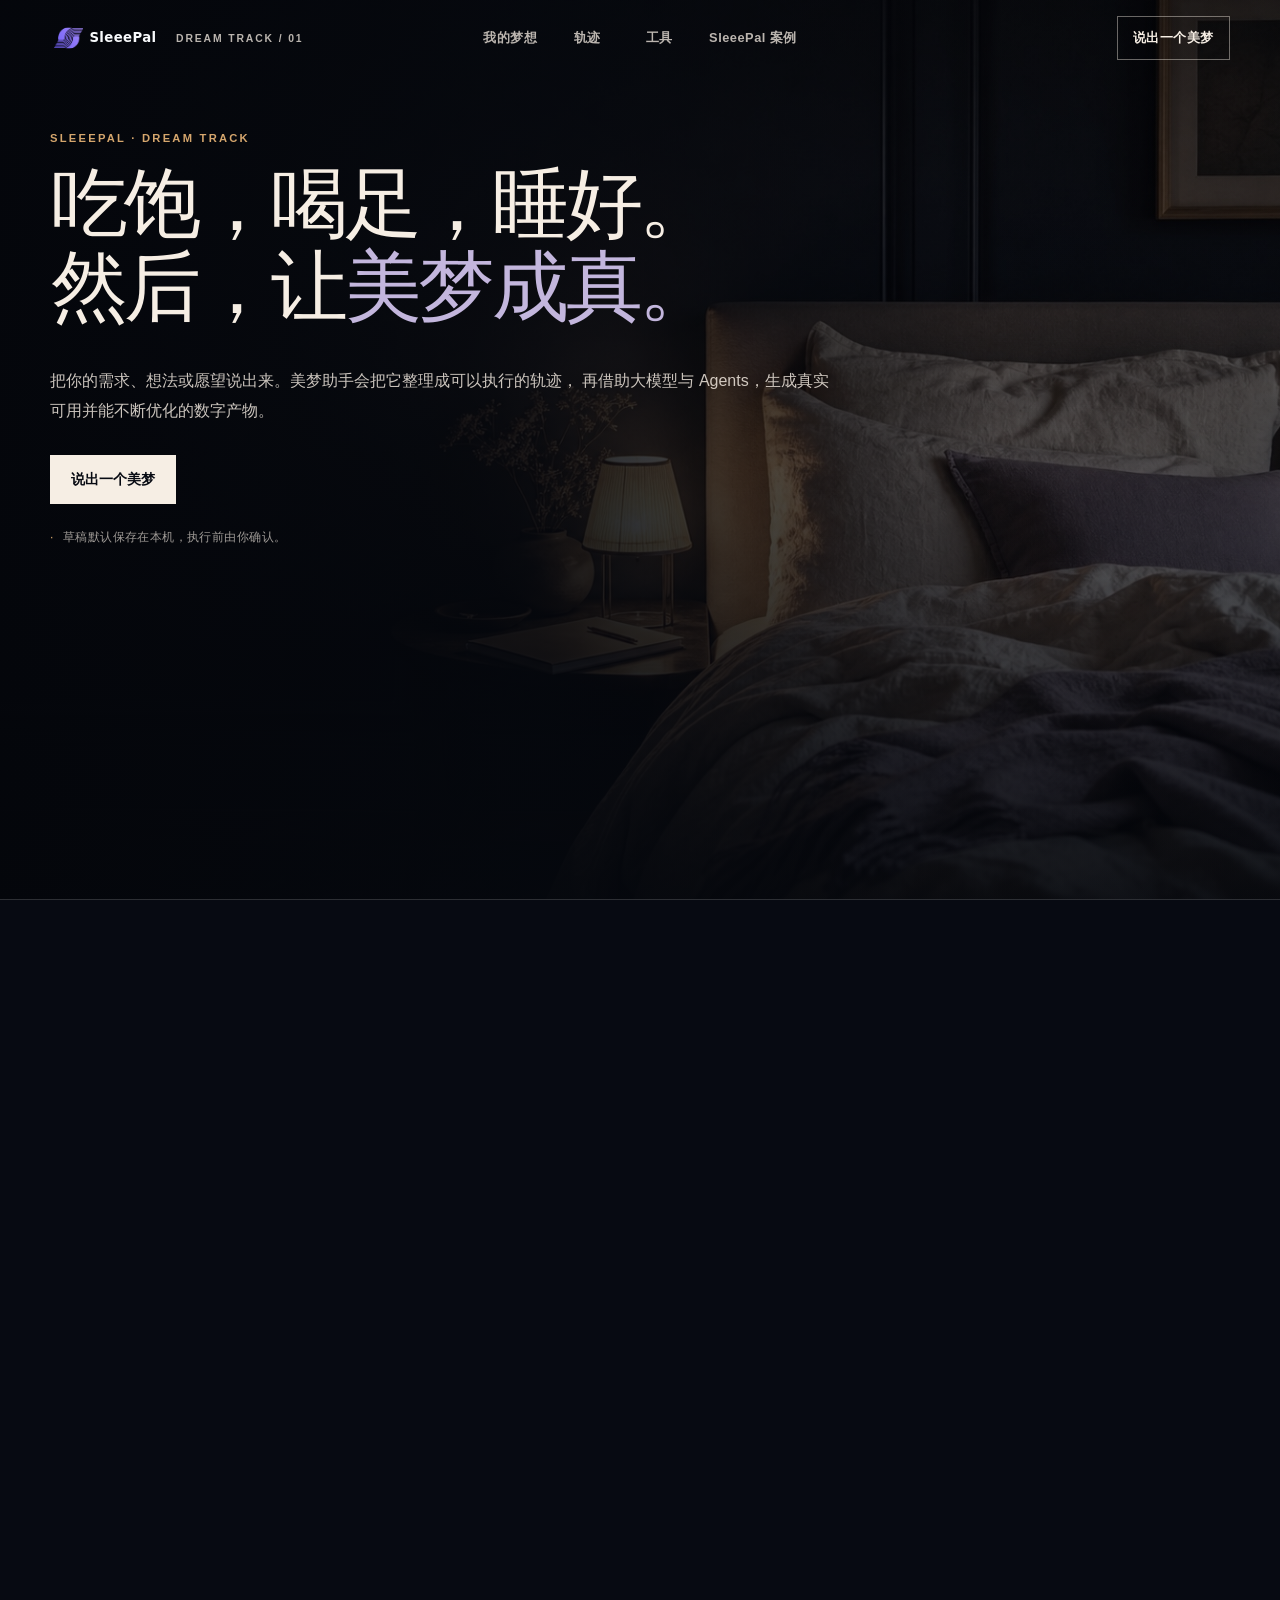
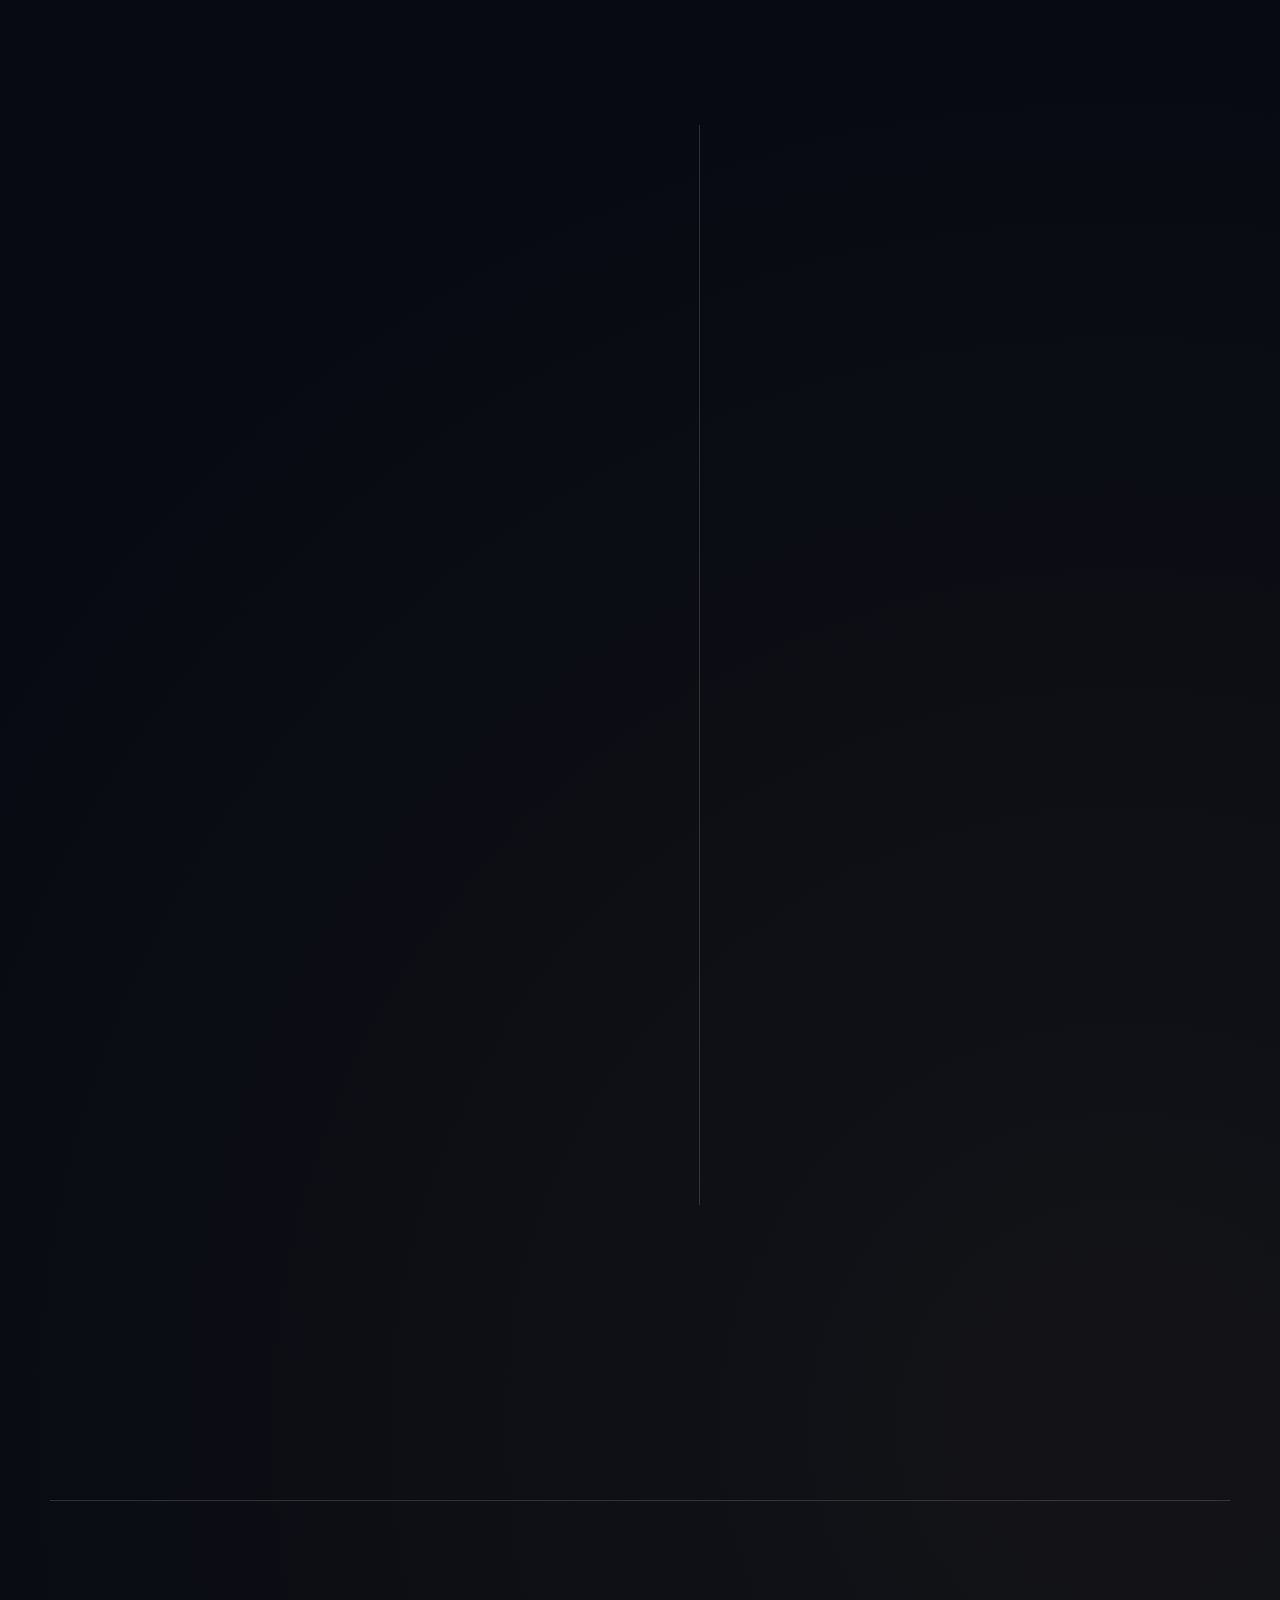
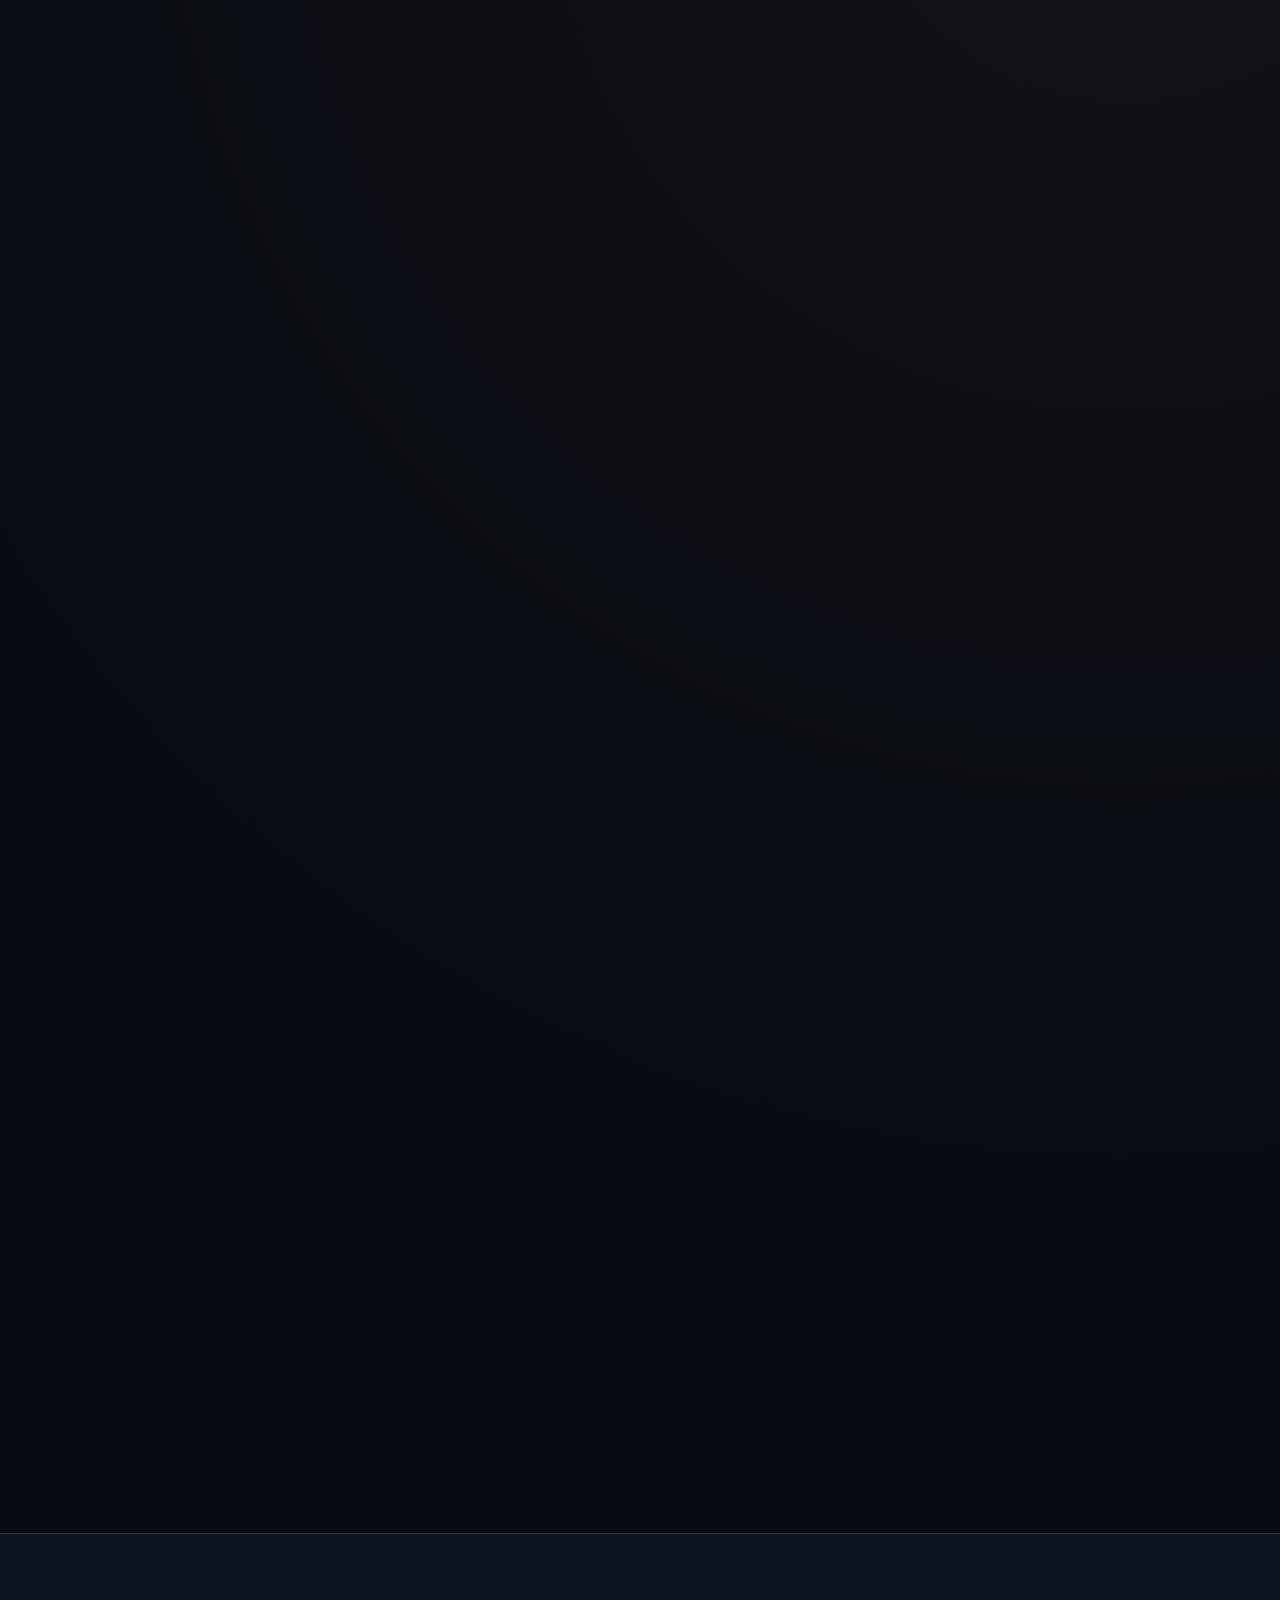
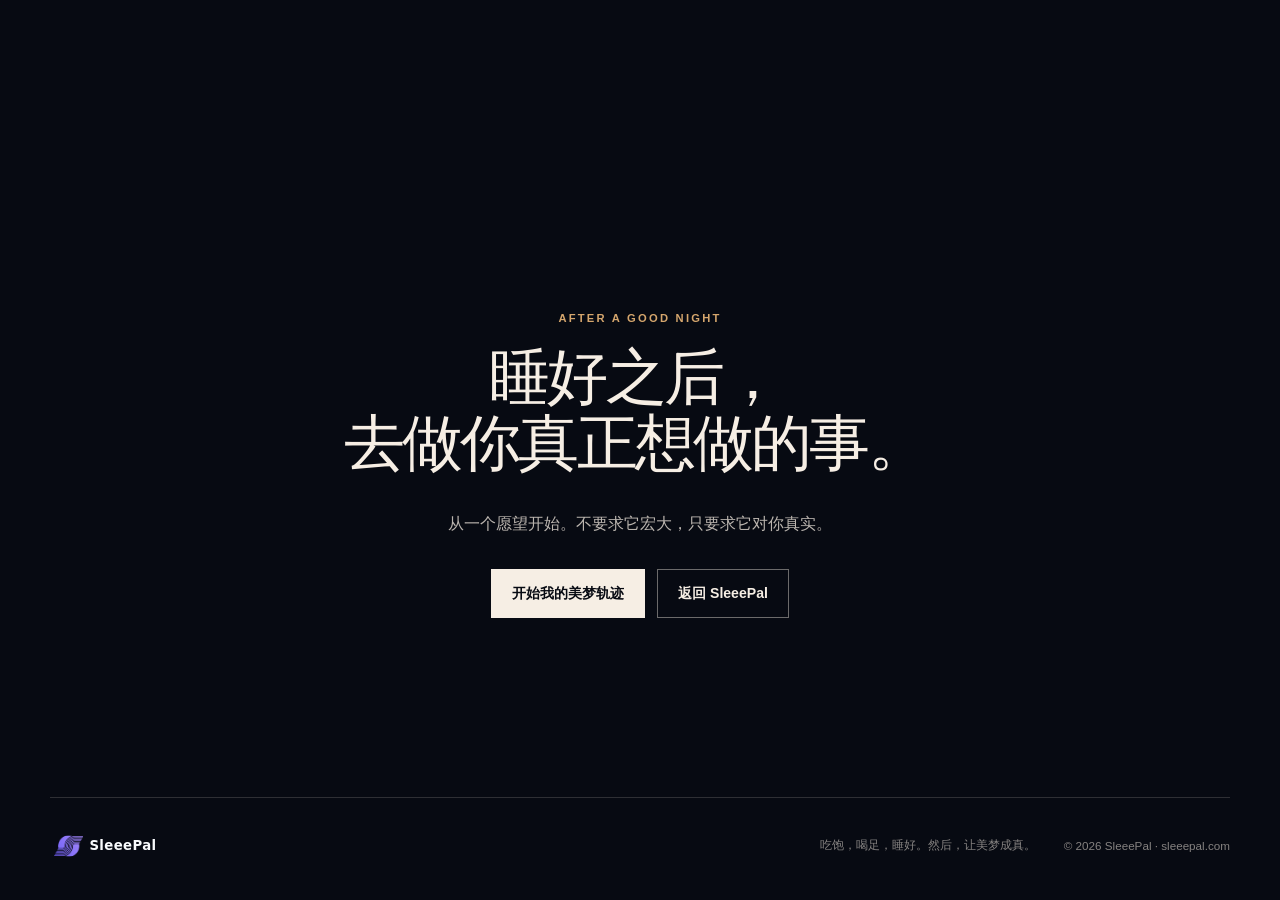
==== commit 10ddb200: "feat: make dream workspace mobile-ready" ====
--- a/3d-printing-workshop.html
+++ b/3d-printing-workshop.html
@@ -16,8 +16,8 @@
   <meta property="og:image" content="https://sleeepal.com/assets/dream-lab-hero-v1.jpg" />
   <link rel="icon" href="./favicon.ico" sizes="any" />
   <link rel="icon" type="image/svg+xml" href="./assets/app-icon.svg" />
-  <link rel="stylesheet" href="./dream-lab.css?v=20260723-ai-beta" />
-  <script src="./dream-lab.js?v=20260723-ai-beta" defer></script>
+  <link rel="stylesheet" href="./dream-lab.css?v=20260724-mobile-recovery" />
+  <script src="./dream-lab.js?v=20260724-mobile-recovery" defer></script>
 </head>
 <body class="dream-page">
   <a class="dream-skip-link" href="#main">跳到主要内容</a>
@@ -90,7 +90,43 @@
       </div>
 
       <div class="dream-workbench dream-reveal" data-dream-workbench>
-        <aside class="dream-rail" aria-label="我的梦想">
+        <nav class="dream-mobile-workspace-nav" aria-label="移动端梦想工作区" data-mobile-workspace-nav>
+          <div role="tablist" aria-label="梦想工作区视图">
+            <button
+              id="dream-mobile-tab-dreams"
+              type="button"
+              role="tab"
+              aria-controls="dream-mobile-panel-dreams"
+              aria-selected="true"
+              data-mobile-workspace-tab="dreams"
+            >梦想</button>
+            <button
+              id="dream-mobile-tab-chat"
+              type="button"
+              role="tab"
+              aria-controls="dream-mobile-panel-chat"
+              aria-selected="false"
+              tabindex="-1"
+              data-mobile-workspace-tab="chat"
+            >对话</button>
+            <button
+              id="dream-mobile-tab-progress"
+              type="button"
+              role="tab"
+              aria-controls="dream-mobile-panel-progress"
+              aria-selected="false"
+              tabindex="-1"
+              data-mobile-workspace-tab="progress"
+            >进度</button>
+          </div>
+        </nav>
+
+        <aside
+          class="dream-rail"
+          id="dream-mobile-panel-dreams"
+          aria-label="我的梦想"
+          data-mobile-workspace-panel="dreams"
+        >
           <div class="dream-rail-heading">
             <div>
               <span>MY DREAMS</span>
@@ -114,11 +150,17 @@
           <button class="dream-export-all" type="button" data-dream-export-all disabled>导出全部梦想</button>
         </aside>
 
-        <section class="dream-chat" aria-labelledby="dream-chat-title">
+        <section
+          class="dream-chat"
+          id="dream-mobile-panel-chat"
+          aria-labelledby="dream-chat-title"
+          data-mobile-workspace-panel="chat"
+        >
           <header class="dream-chat-heading">
             <div>
               <span data-chat-kicker>美梦助手 · 本地原型</span>
               <h3 id="dream-chat-title" data-chat-title>先说一个你真正牵挂的愿望</h3>
+              <p class="dream-chat-wish" data-chat-wish hidden></p>
               <p data-chat-status>我会先理解，再整理成一张可以确认的梦卡。</p>
             </div>
             <span class="dream-local-badge" data-ai-badge>本机模式</span>
@@ -211,7 +253,12 @@
           </form>
         </section>
 
-        <aside class="dream-inspector" aria-label="当前梦想的进度与梦卡">
+        <aside
+          class="dream-inspector"
+          id="dream-mobile-panel-progress"
+          aria-label="当前梦想的进度与梦卡"
+          data-mobile-workspace-panel="progress"
+        >
           <div class="dream-inspector-empty" data-dream-inspector-empty>
             <span>PROGRESS</span>
             <strong>梦卡会出现在这里</strong>
@@ -510,7 +557,7 @@
           <button type="button" data-identity-link>绑定第二个钱包</button>
         </div>
         <p>
-          绑定后，任一钱包登录都会回到同一个内部用户和同一组梦想。
+          绑定后，任一钱包登录都会回到同一个睡眠宝账号和同一组梦想。
           用恢复钱包登录后，可重新签名把它设为主钱包，再移除失联的旧钱包。
           钱包之间不会发生资产转移，也不会发起链上交易。
         </p>
--- a/dream-lab.css
+++ b/dream-lab.css
@@ -4110,3 +4110,183 @@
     min-height: 44px;
   }
 }
+
+/* 2026-07-24 · Accessible single-task mobile dream workspace */
+
+.dream-mobile-workspace-nav {
+  display: none;
+}
+
+.dream-list-item-heading strong {
+  display: -webkit-box;
+  overflow: hidden;
+  line-height: 1.42;
+  overflow-wrap: anywhere;
+  text-overflow: clip;
+  white-space: normal;
+  -webkit-box-orient: vertical;
+  -webkit-line-clamp: 2;
+  line-clamp: 2;
+}
+
+.dream-chat-wish {
+  display: -webkit-box;
+  overflow: hidden;
+  max-width: 700px;
+  color: rgba(246, 238, 228, 0.82) !important;
+  font-size: 0.82rem !important;
+  line-height: 1.55 !important;
+  overflow-wrap: anywhere;
+  -webkit-box-orient: vertical;
+  -webkit-line-clamp: 2;
+  line-clamp: 2;
+}
+
+.dream-rail-heading button,
+.dream-local-identity button,
+.dream-export-all,
+.dream-inspector .dream-card-actions button,
+.dream-composer .dream-composer-mode > button,
+.dream-ai-card-actions button,
+.dream-artifact-create-actions button,
+.dream-artifact-item-actions button,
+.dream-artifact-preview-shell > header button,
+.dream-artifact-preview-shell > footer button,
+.dream-account-shell > header > button,
+.dream-ai-shell > header > button,
+.dream-linked-wallets-heading button,
+.dream-linked-wallets li button,
+.dream-sync-preview li .dream-sync-conflict-open {
+  min-height: 44px;
+}
+
+.dream-account-shell > header > button,
+.dream-ai-shell > header > button,
+.dream-artifact-preview-shell > header button {
+  flex-basis: 44px;
+  width: 44px;
+  min-width: 44px;
+  height: 44px;
+}
+
+.dream-workbench small,
+.dream-workbench button,
+.dream-chat-heading p,
+.dream-local-identity > span,
+.dream-local-identity small,
+.dream-list-item-meta,
+.dream-message > span,
+.dream-message time,
+.dream-composer > label,
+.dream-composer p,
+.dream-card-progress span,
+.dream-card-progress p,
+.dream-artifacts > p,
+.dream-artifact-status {
+  font-size: 0.75rem;
+}
+
+.dream-rail-heading span,
+.dream-inspector-empty > span,
+.dream-chat-heading span:first-child,
+.dream-local-badge,
+.dream-artifacts-heading span,
+.dream-card-details dt,
+.dream-card-route small,
+.dream-card-note,
+.dream-form-status {
+  font-size: 0.75rem !important;
+}
+
+.dream-message p {
+  font-size: 0.875rem;
+}
+
+@media (max-width: 820px) {
+  .dream-workbench.is-mobile-enhanced > .dream-mobile-workspace-nav {
+    position: sticky;
+    z-index: 12;
+    top: 102px;
+    display: block;
+    padding: 8px;
+    border-bottom: 1px solid var(--dream-line);
+    background: rgba(7, 10, 18, 0.96);
+    backdrop-filter: blur(18px);
+  }
+
+  .dream-mobile-workspace-nav > div {
+    display: grid;
+    grid-template-columns: repeat(3, minmax(0, 1fr));
+    gap: 6px;
+    padding: 4px;
+    border: 1px solid var(--dream-line);
+    background: rgba(255, 255, 255, 0.025);
+  }
+
+  .dream-mobile-workspace-nav button {
+    min-width: 0;
+    min-height: 44px;
+    padding: 0 12px;
+    border: 1px solid transparent;
+    background: transparent;
+    color: var(--dream-muted);
+    cursor: pointer;
+    font-size: 0.82rem;
+    font-weight: 720;
+  }
+
+  .dream-mobile-workspace-nav button[aria-selected="true"] {
+    border-color: rgba(213, 166, 109, 0.52);
+    background: rgba(213, 166, 109, 0.12);
+    color: var(--dream-gold-soft);
+  }
+
+  .dream-mobile-workspace-nav button:hover,
+  .dream-mobile-workspace-nav button:focus-visible {
+    border-color: var(--dream-gold);
+    color: var(--dream-cream);
+  }
+
+  .dream-workbench.is-mobile-enhanced[data-mobile-workspace-view="dreams"] > .dream-chat,
+  .dream-workbench.is-mobile-enhanced[data-mobile-workspace-view="dreams"] > .dream-inspector,
+  .dream-workbench.is-mobile-enhanced[data-mobile-workspace-view="chat"] > .dream-rail,
+  .dream-workbench.is-mobile-enhanced[data-mobile-workspace-view="chat"] > .dream-inspector,
+  .dream-workbench.is-mobile-enhanced[data-mobile-workspace-view="progress"] > .dream-rail,
+  .dream-workbench.is-mobile-enhanced[data-mobile-workspace-view="progress"] > .dream-chat {
+    display: none;
+  }
+
+  .dream-workbench.is-mobile-enhanced.has-active-dream[data-mobile-workspace-view="chat"] > .dream-chat {
+    height: calc(100svh - 158px);
+    min-height: 440px;
+    max-height: 720px;
+    overflow: hidden;
+  }
+
+  .dream-workbench.is-mobile-enhanced.has-active-dream .dream-message-list {
+    flex: 1 1 auto;
+    min-height: 0;
+    max-height: none;
+    padding-bottom: 34px;
+    scroll-padding-bottom: 34px;
+  }
+
+  .dream-workbench.is-mobile-enhanced.has-active-dream .dream-composer {
+    position: relative;
+    z-index: 2;
+    flex: 0 0 auto;
+    margin-top: 0;
+    padding-bottom: max(18px, env(safe-area-inset-bottom));
+    box-shadow: 0 -18px 36px rgba(3, 5, 10, 0.34);
+  }
+
+  .dream-workbench button,
+  .dream-workbench select,
+  .dream-workbench input:not([type="checkbox"]) {
+    min-height: 44px;
+  }
+
+  .dream-list-item-heading strong {
+    font-size: 0.86rem;
+  }
+}
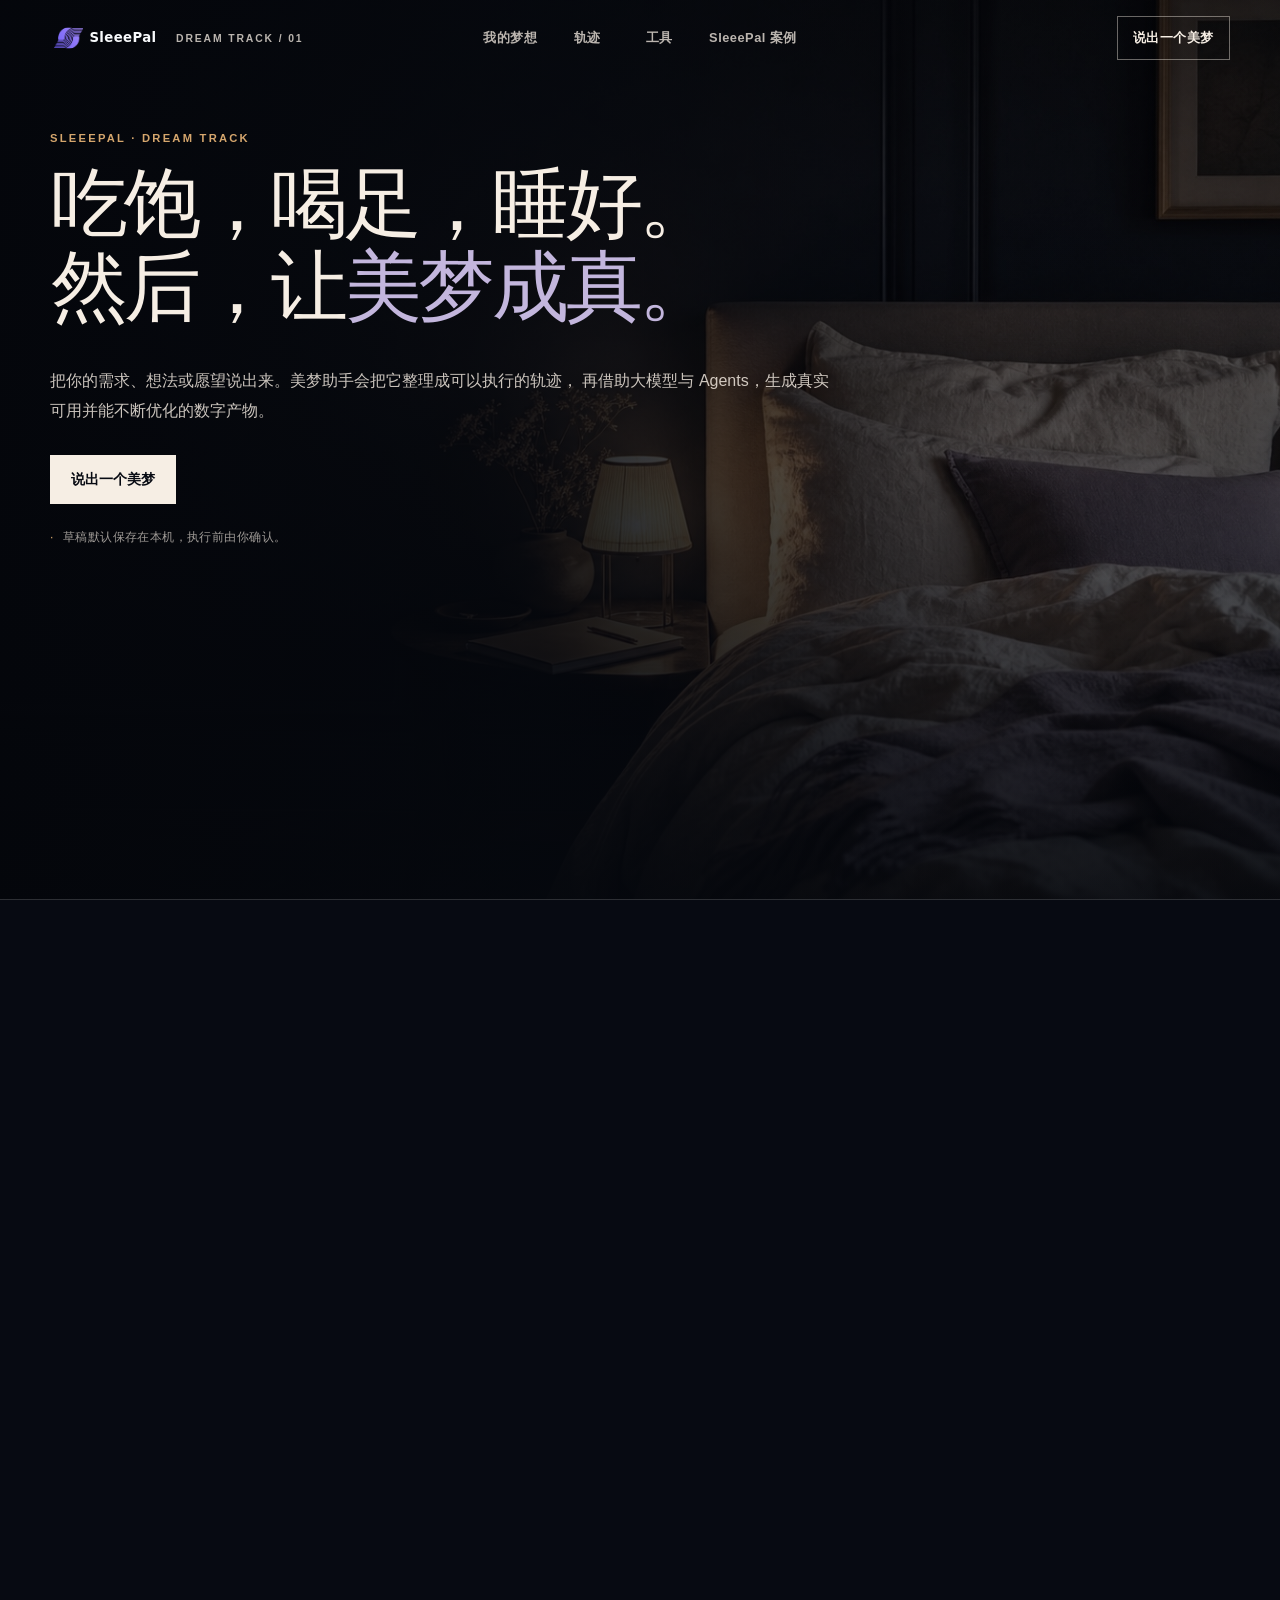
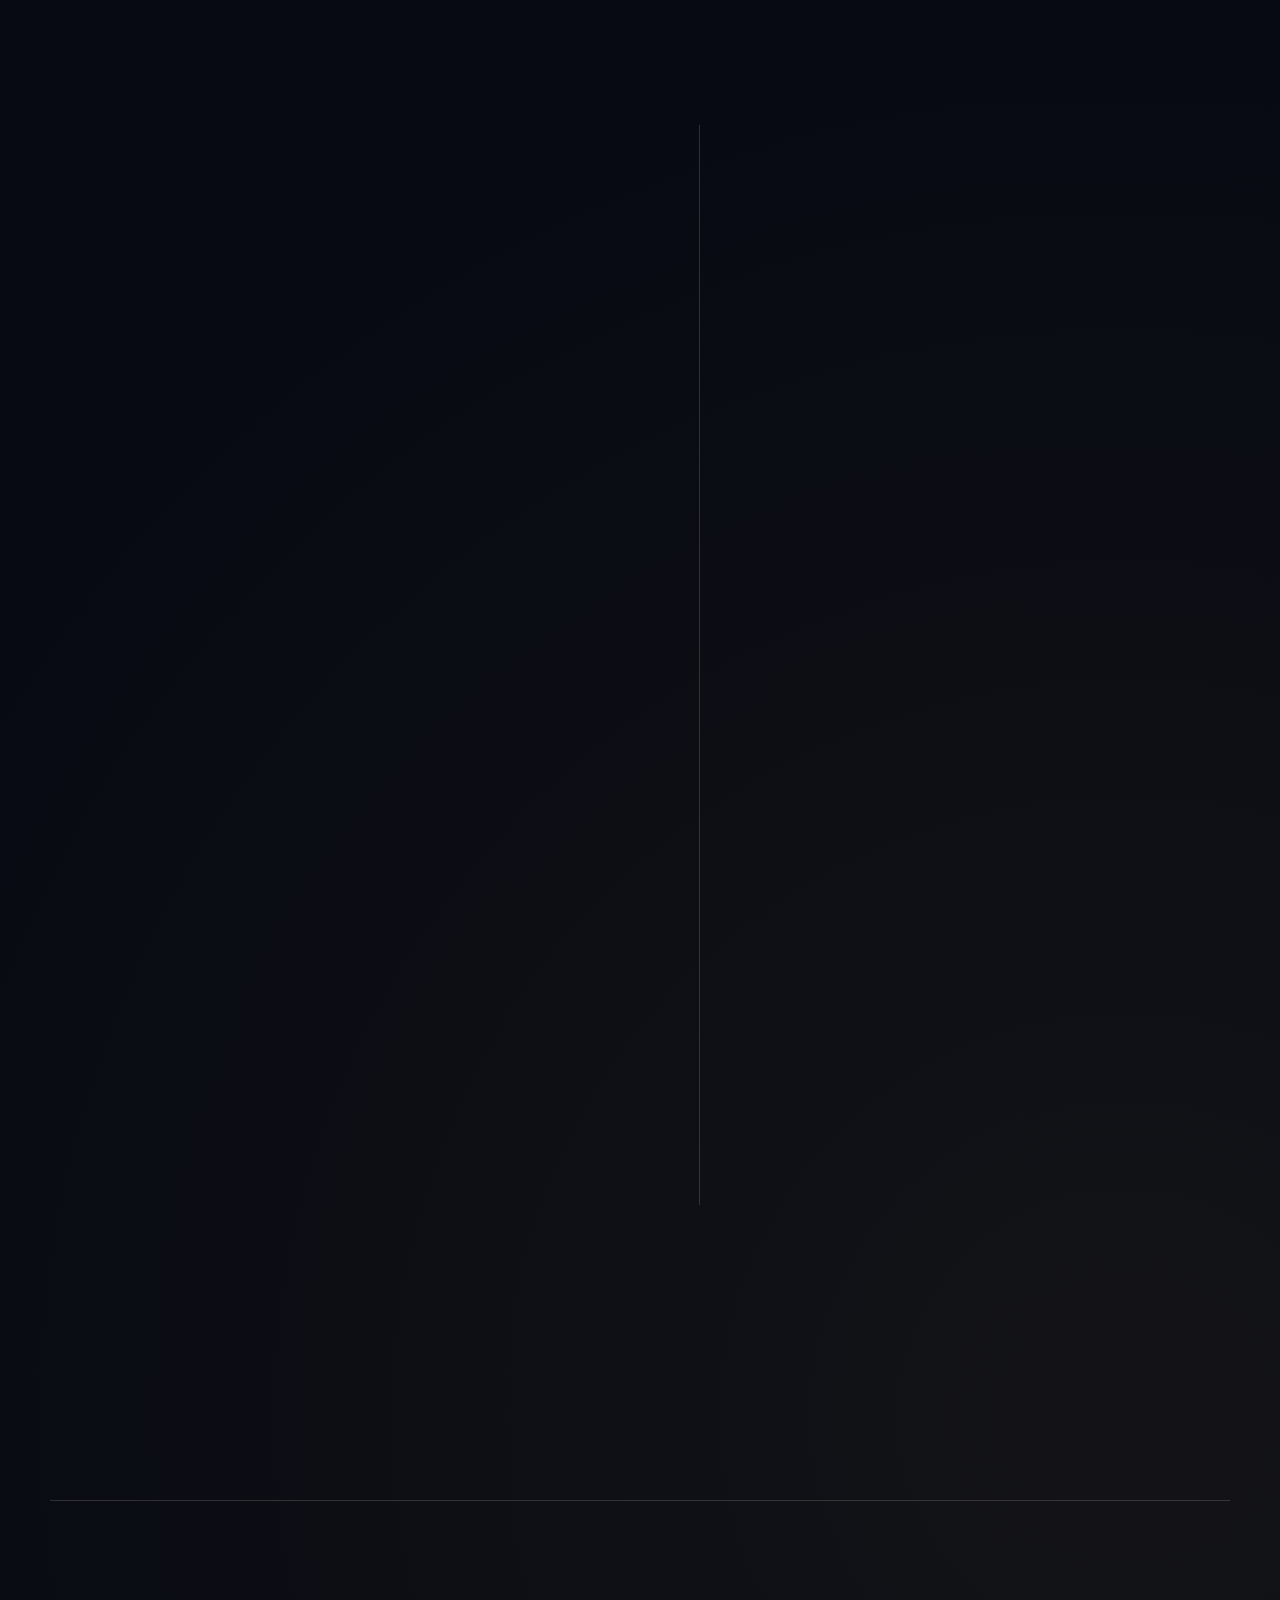
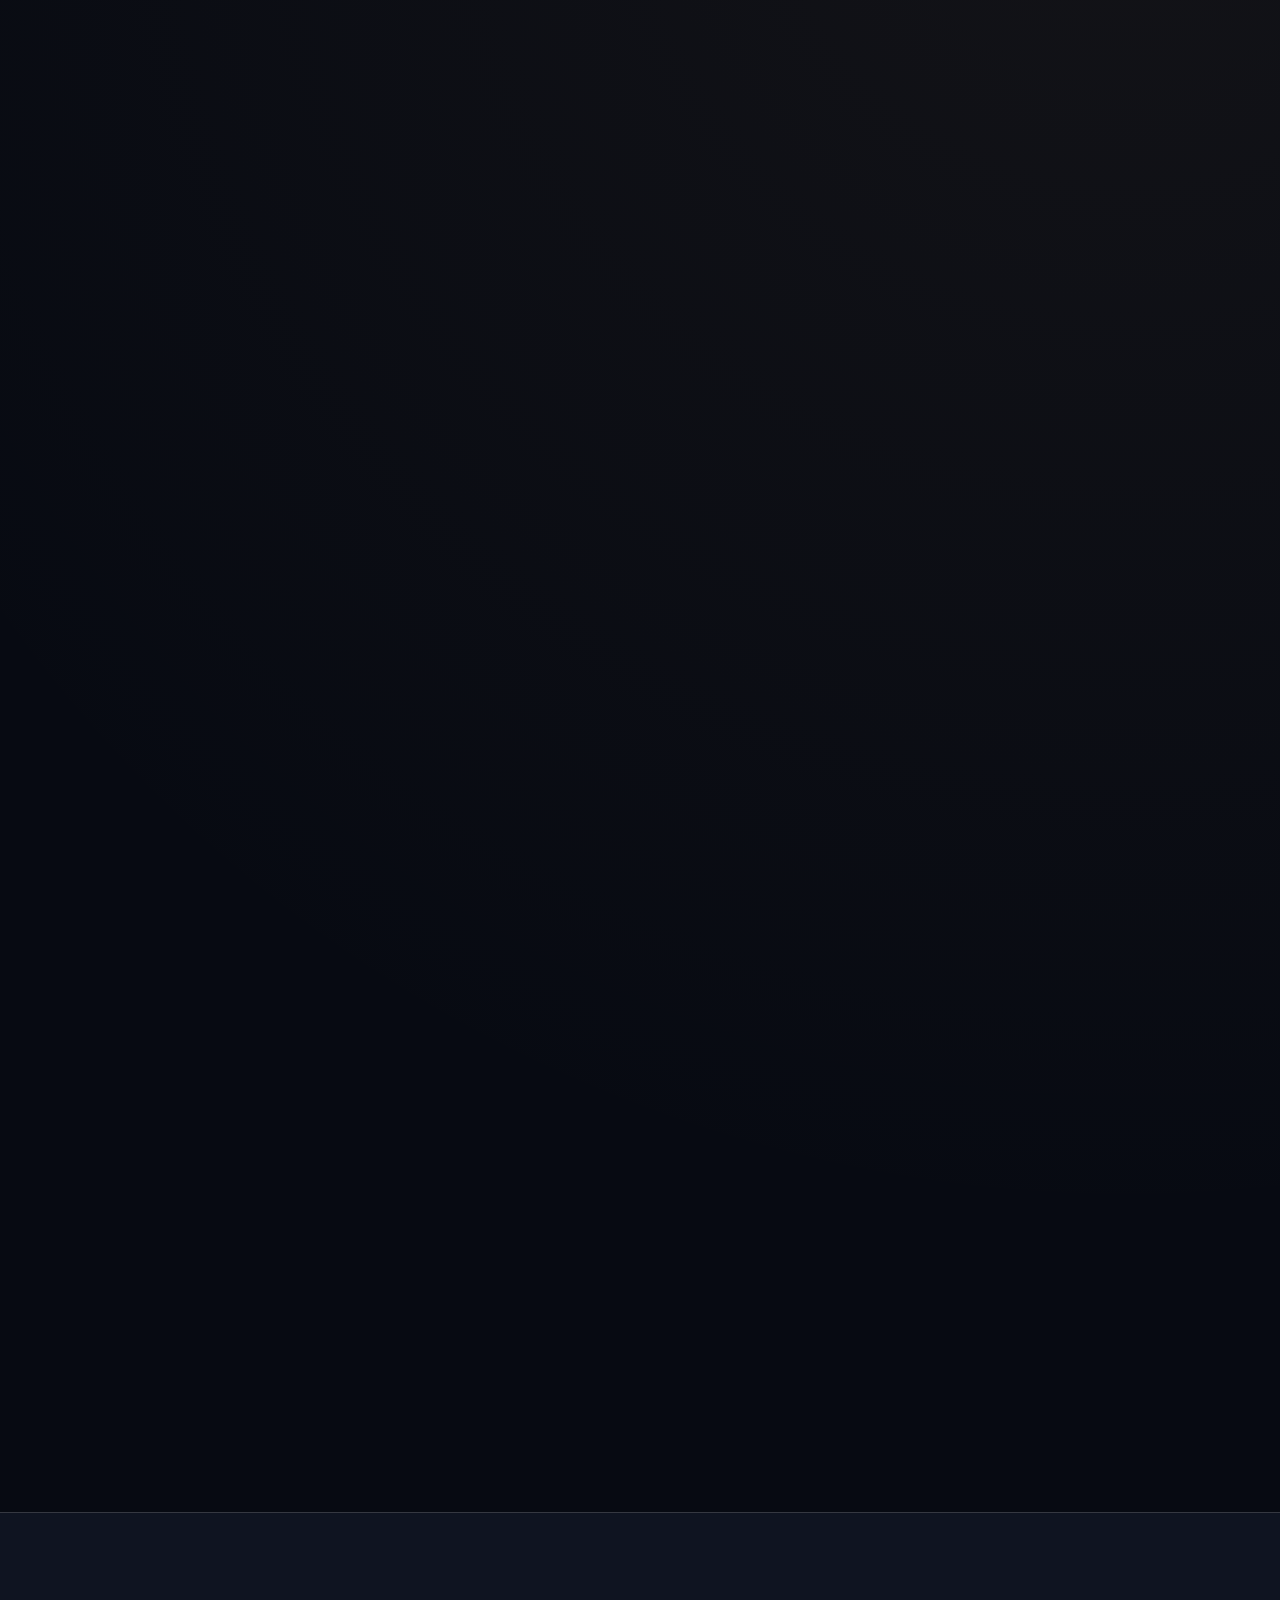
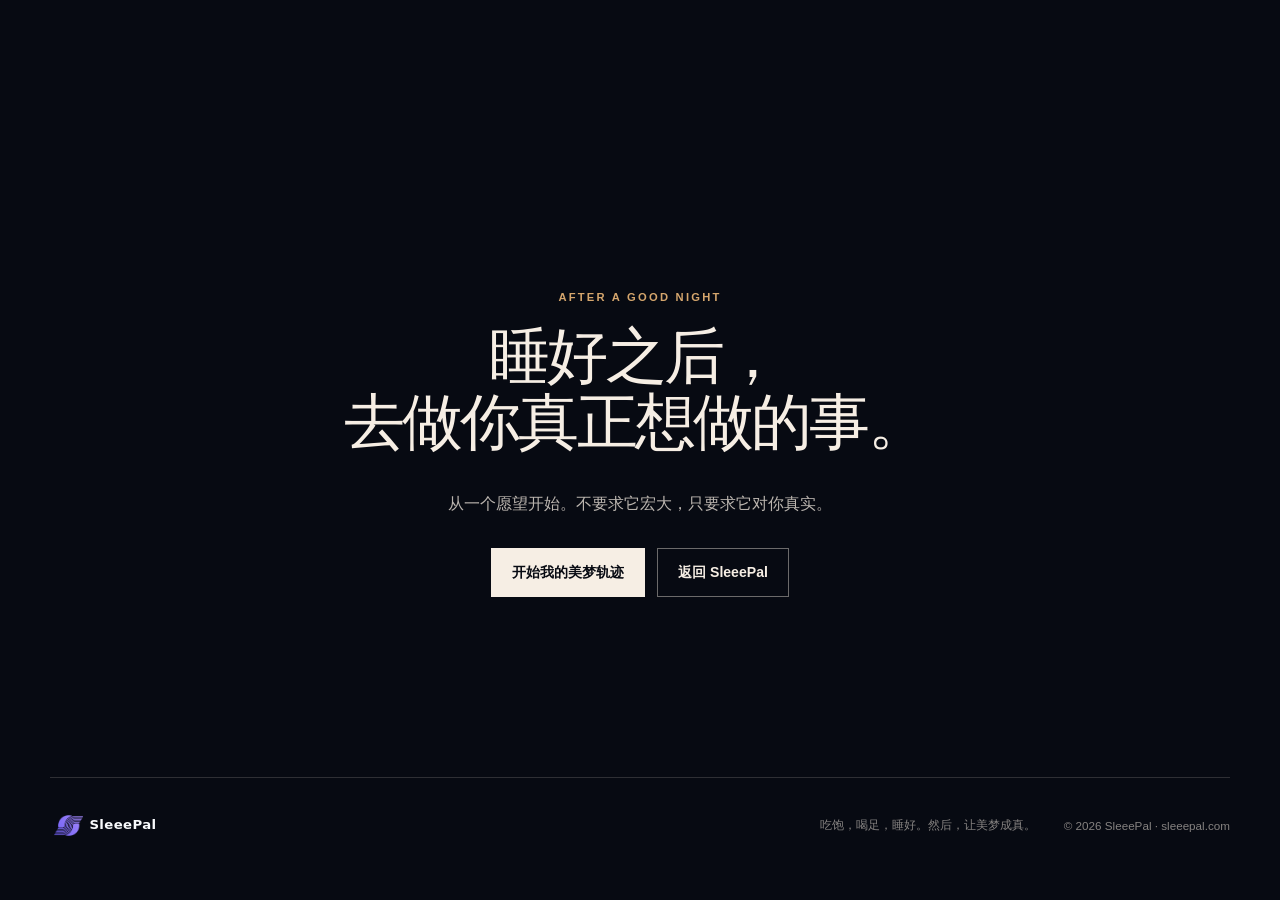
==== commit 6d6d14cb: "feat: return action-board feedback to dreams" ====
--- a/3d-printing-workshop.html
+++ b/3d-printing-workshop.html
@@ -16,8 +16,8 @@
   <meta property="og:image" content="https://sleeepal.com/assets/dream-lab-hero-v1.jpg" />
   <link rel="icon" href="./favicon.ico" sizes="any" />
   <link rel="icon" type="image/svg+xml" href="./assets/app-icon.svg" />
-  <link rel="stylesheet" href="./dream-lab.css?v=20260724-mobile-recovery" />
-  <script src="./dream-lab.js?v=20260724-mobile-recovery" defer></script>
+  <link rel="stylesheet" href="./dream-lab.css?v=20260724-progress-return-1" />
+  <script src="./dream-lab.js?v=20260724-progress-return-1" defer></script>
 </head>
 <body class="dream-page">
   <a class="dream-skip-link" href="#main">跳到主要内容</a>
@@ -331,6 +331,58 @@
               <p class="dream-artifact-status" data-artifact-status aria-live="polite">
                 当前没有账号产物。本机梦卡仍可随时导出。
               </p>
+
+              <section class="dream-progress-feedback" aria-labelledby="dream-progress-feedback-title">
+                <div class="dream-progress-feedback-heading">
+                  <div>
+                    <span>REAL-WORLD FEEDBACK</span>
+                    <h5 id="dream-progress-feedback-title">导入行动台反馈</h5>
+                  </div>
+                </div>
+                <p>
+                  选择行动台导出的 JSON。文件先在浏览器中校验和预览；只有你明确确认后才会上传到当前账号梦想。
+                </p>
+                <label class="dream-progress-file" for="dream-progress-file">
+                  <span>选择行动台进度 JSON</span>
+                  <input
+                    id="dream-progress-file"
+                    type="file"
+                    accept="application/json,.json"
+                    data-progress-file
+                  />
+                  <small>最大 32 KB；必须匹配当前梦想的一份行动台版本。</small>
+                </label>
+
+                <section class="dream-progress-preview" data-progress-preview hidden aria-labelledby="dream-progress-preview-title">
+                  <div>
+                    <span>本机预览 · 尚未上传</span>
+                    <h6 id="dream-progress-preview-title" data-progress-preview-title>行动台反馈</h6>
+                  </div>
+                  <dl>
+                    <div><dt>完成情况</dt><dd data-progress-preview-completed>0 / 0</dd></div>
+                    <div><dt>现实反馈</dt><dd data-progress-preview-notes>未填写</dd></div>
+                    <div><dt>额外行动</dt><dd data-progress-preview-custom>无</dd></div>
+                    <div><dt>文件时间</dt><dd data-progress-preview-time>—</dd></div>
+                  </dl>
+                  <div class="dream-progress-preview-actions">
+                    <button type="button" data-progress-confirm>确认上传这份反馈</button>
+                    <button type="button" class="is-secondary" data-progress-clear>换一份文件</button>
+                  </div>
+                </section>
+
+                <section class="dream-progress-latest" data-progress-latest hidden aria-labelledby="dream-progress-latest-title">
+                  <div>
+                    <span>LATEST RETURN</span>
+                    <h6 id="dream-progress-latest-title">最新回流记录</h6>
+                  </div>
+                  <p data-progress-latest-summary></p>
+                  <small data-progress-latest-source></small>
+                  <button type="button" data-progress-continue>带着这份反馈继续优化</button>
+                </section>
+                <p class="dream-progress-feedback-status" data-progress-status aria-live="polite">
+                  尚未选择文件。
+                </p>
+              </section>
             </section>
 
             <div class="dream-card-actions">
--- a/dream-lab.css
+++ b/dream-lab.css
@@ -1671,6 +1671,182 @@
   }
 }
 
+/* 2026-07-24 · Action-board progress return */
+
+.dream-progress-feedback {
+  display: grid;
+  gap: 14px;
+  margin-top: 10px;
+  padding-top: 22px;
+  border-top: 1px solid var(--dream-line);
+}
+
+.dream-progress-feedback-heading span,
+.dream-progress-preview > div > span,
+.dream-progress-latest > div > span {
+  color: var(--dream-gold);
+  font-size: 0.75rem;
+  font-weight: 740;
+  letter-spacing: 0.1em;
+}
+
+.dream-progress-feedback h5,
+.dream-progress-feedback h6 {
+  margin: 5px 0 0;
+  color: var(--dream-cream);
+  font-size: 0.9rem;
+  font-weight: 650;
+}
+
+.dream-progress-feedback > p,
+.dream-progress-feedback-status,
+.dream-progress-file small,
+.dream-progress-latest small {
+  margin: 0;
+  color: var(--dream-muted-soft);
+  font-size: 0.75rem;
+  line-height: 1.6;
+}
+
+.dream-progress-file {
+  display: grid;
+  gap: 8px;
+  padding: 13px;
+  border: 1px solid var(--dream-line);
+  background: rgba(255, 255, 255, 0.018);
+}
+
+.dream-progress-file > span {
+  color: rgba(246, 238, 228, 0.88);
+  font-size: 0.78rem;
+  font-weight: 650;
+}
+
+.dream-progress-file input {
+  width: 100%;
+  min-height: 44px;
+  padding: 7px;
+  border: 1px solid var(--dream-line-strong);
+  background: rgba(7, 10, 18, 0.75);
+  color: var(--dream-cream);
+  cursor: pointer;
+  font-size: 0.75rem;
+}
+
+.dream-progress-file input:disabled {
+  cursor: not-allowed;
+  opacity: 0.48;
+}
+
+.dream-progress-preview,
+.dream-progress-latest {
+  display: grid;
+  gap: 13px;
+  padding: 14px;
+  border: 1px solid rgba(213, 166, 109, 0.34);
+  background: rgba(213, 166, 109, 0.055);
+}
+
+.dream-progress-preview dl {
+  display: grid;
+  gap: 0;
+  margin: 0;
+}
+
+.dream-progress-preview dl > div {
+  display: grid;
+  grid-template-columns: 86px minmax(0, 1fr);
+  gap: 10px;
+  padding: 9px 0;
+  border-top: 1px solid var(--dream-line);
+}
+
+.dream-progress-preview dt,
+.dream-progress-preview dd {
+  margin: 0;
+  font-size: 0.75rem;
+  line-height: 1.55;
+  overflow-wrap: anywhere;
+}
+
+.dream-progress-preview dt {
+  color: var(--dream-muted-soft);
+}
+
+.dream-progress-preview dd {
+  color: rgba(246, 238, 228, 0.9);
+}
+
+.dream-progress-preview-actions {
+  display: grid;
+  grid-template-columns: minmax(0, 1fr) minmax(0, 0.72fr);
+  gap: 8px;
+}
+
+.dream-progress-preview-actions button,
+.dream-progress-latest button {
+  min-height: 44px;
+  padding: 0 12px;
+  border: 1px solid var(--dream-gold);
+  background: rgba(213, 166, 109, 0.13);
+  color: var(--dream-gold-soft);
+  cursor: pointer;
+  font-size: 0.75rem;
+  font-weight: 700;
+}
+
+.dream-progress-preview-actions button.is-secondary {
+  border-color: var(--dream-line-strong);
+  background: transparent;
+  color: var(--dream-muted);
+}
+
+.dream-progress-preview-actions button:hover:not(:disabled),
+.dream-progress-preview-actions button:focus-visible:not(:disabled),
+.dream-progress-latest button:hover:not(:disabled),
+.dream-progress-latest button:focus-visible:not(:disabled) {
+  border-color: var(--dream-gold-soft);
+  background: rgba(213, 166, 109, 0.2);
+}
+
+.dream-progress-preview-actions button:disabled,
+.dream-progress-latest button:disabled {
+  cursor: wait;
+  opacity: 0.45;
+}
+
+.dream-progress-latest {
+  border-color: rgba(168, 194, 174, 0.34);
+  background: rgba(168, 194, 174, 0.055);
+}
+
+.dream-progress-latest > p {
+  margin: 0;
+  color: rgba(246, 238, 228, 0.9);
+  font-size: 0.78rem;
+  line-height: 1.6;
+  overflow-wrap: anywhere;
+}
+
+.dream-progress-feedback-status {
+  min-height: 1.5em;
+}
+
+.dream-progress-feedback-status.is-error {
+  color: var(--dream-danger);
+}
+
+@media (max-width: 620px) {
+  .dream-progress-preview-actions {
+    grid-template-columns: 1fr;
+  }
+
+  .dream-progress-preview dl > div {
+    grid-template-columns: 1fr;
+    gap: 4px;
+  }
+}
+
 @media (max-width: 390px) {
   .dream-hero h1 {
     font-size: clamp(2.05rem, 9.1vw, 2.25rem);
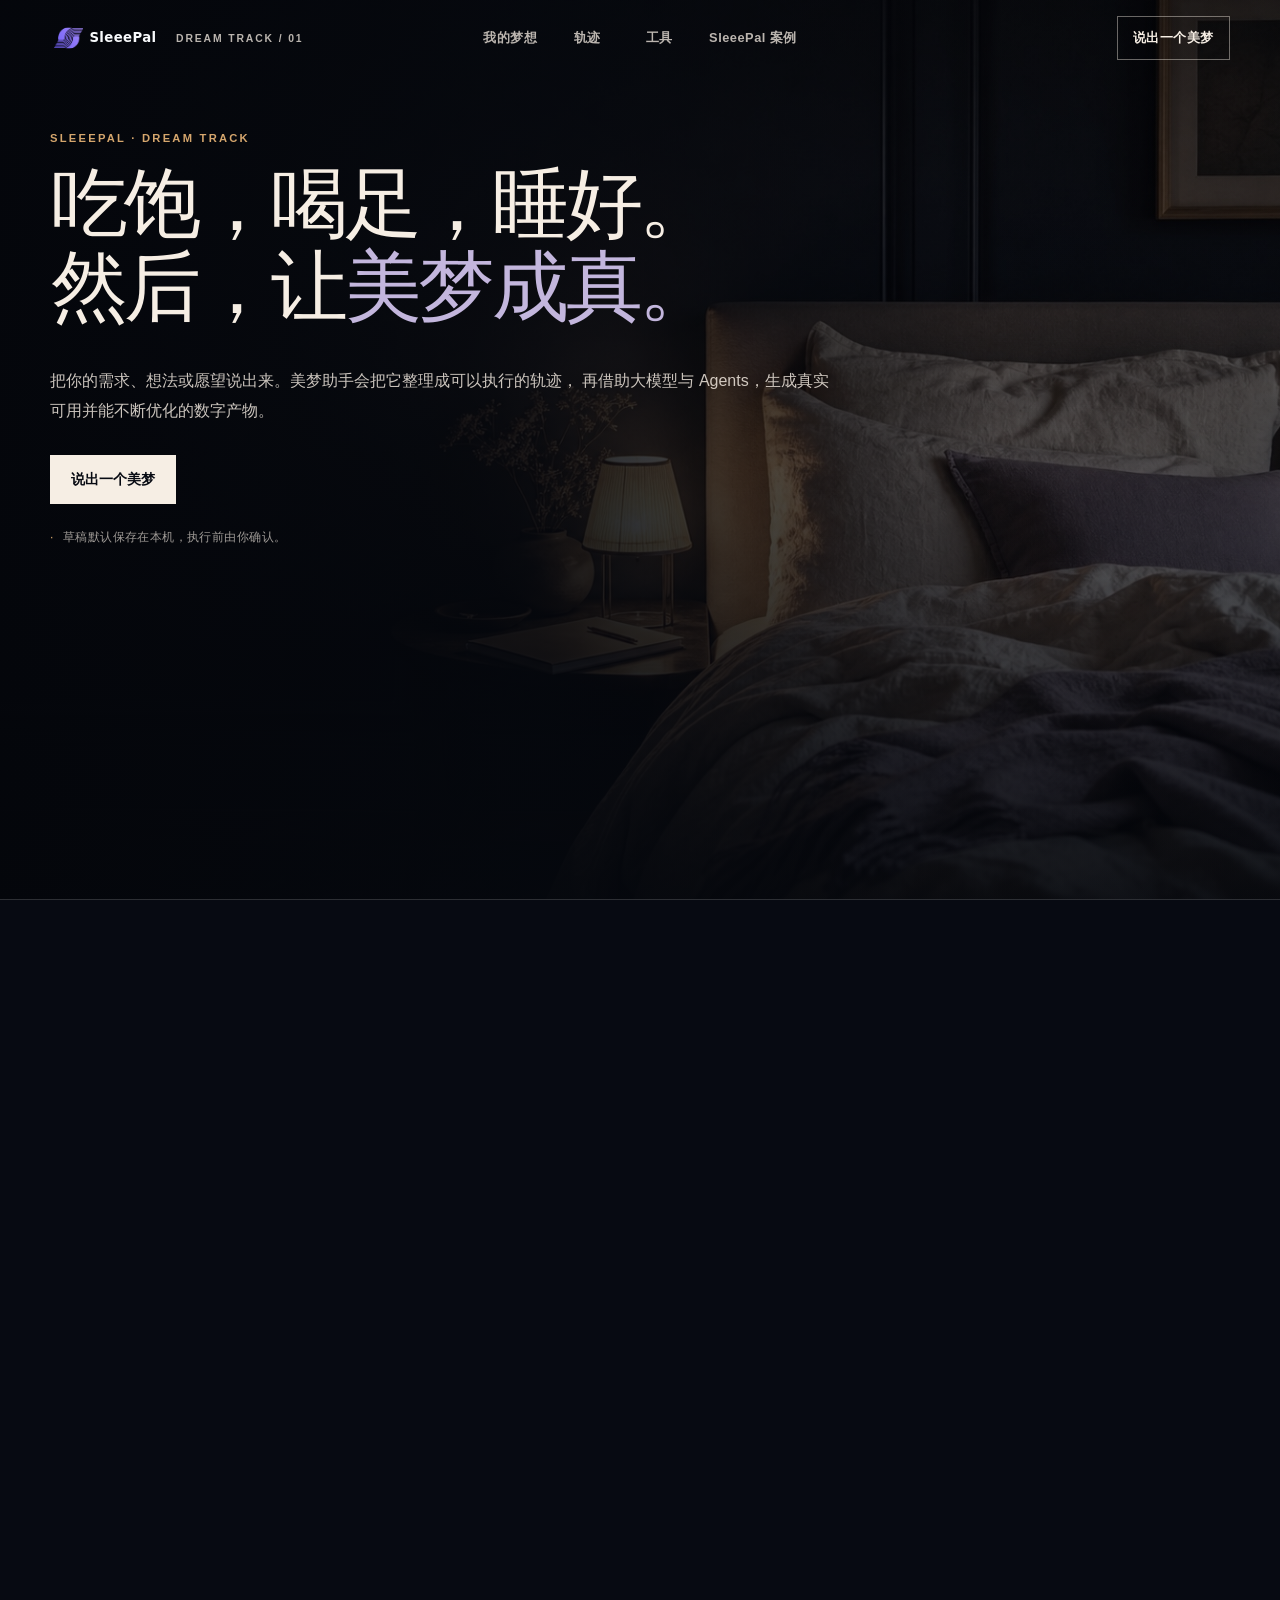
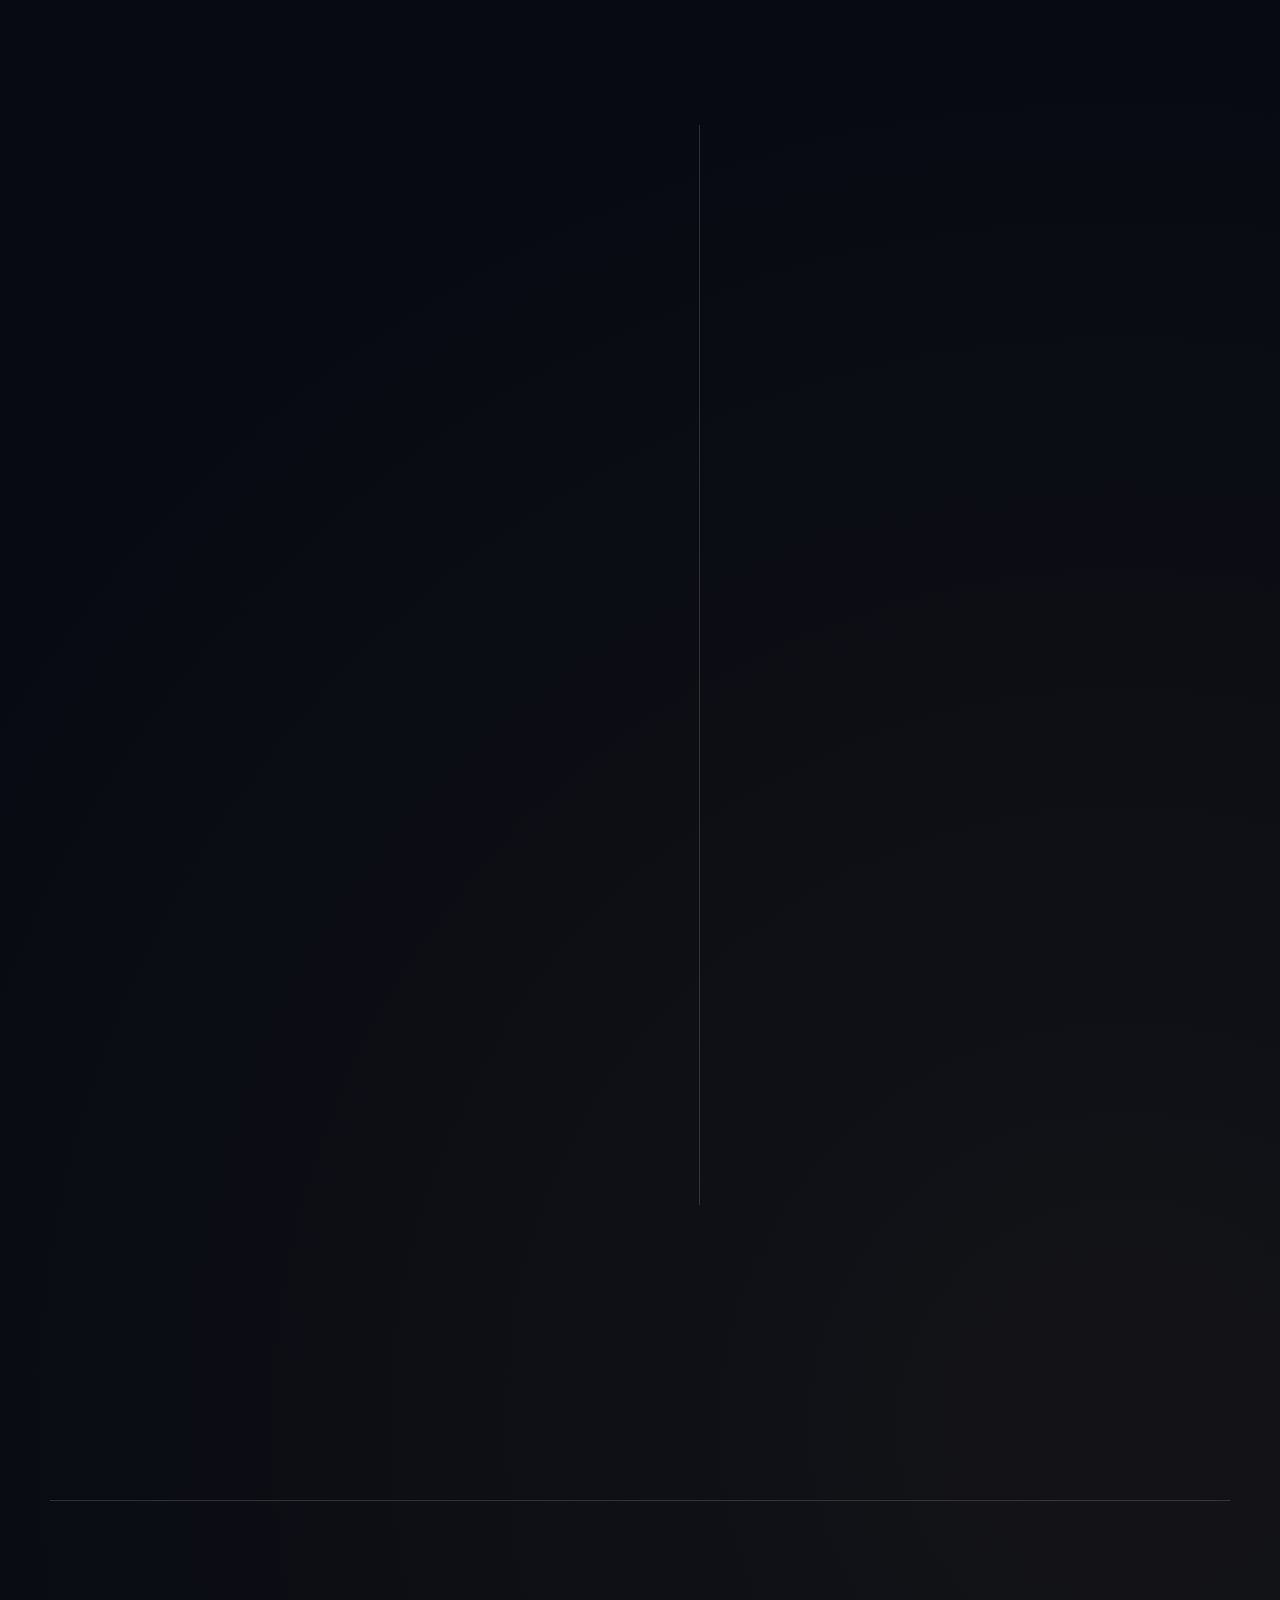
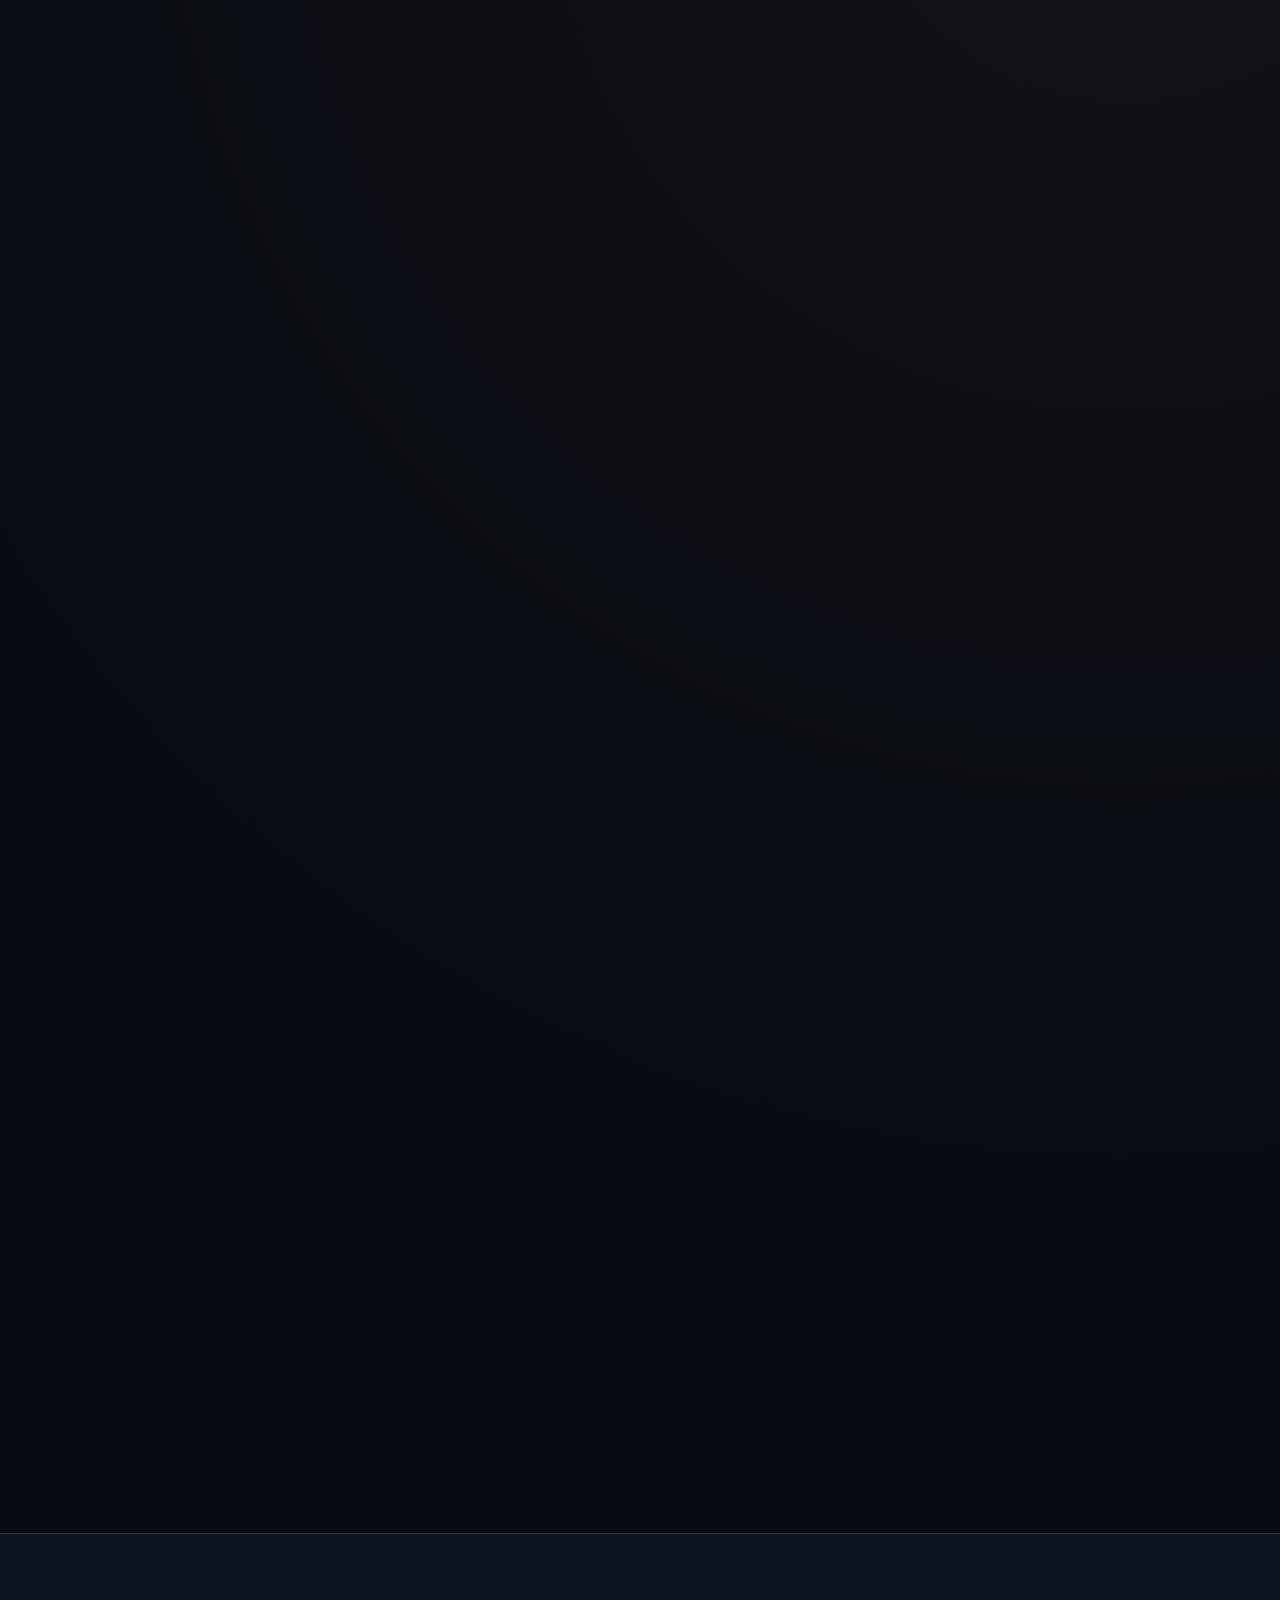
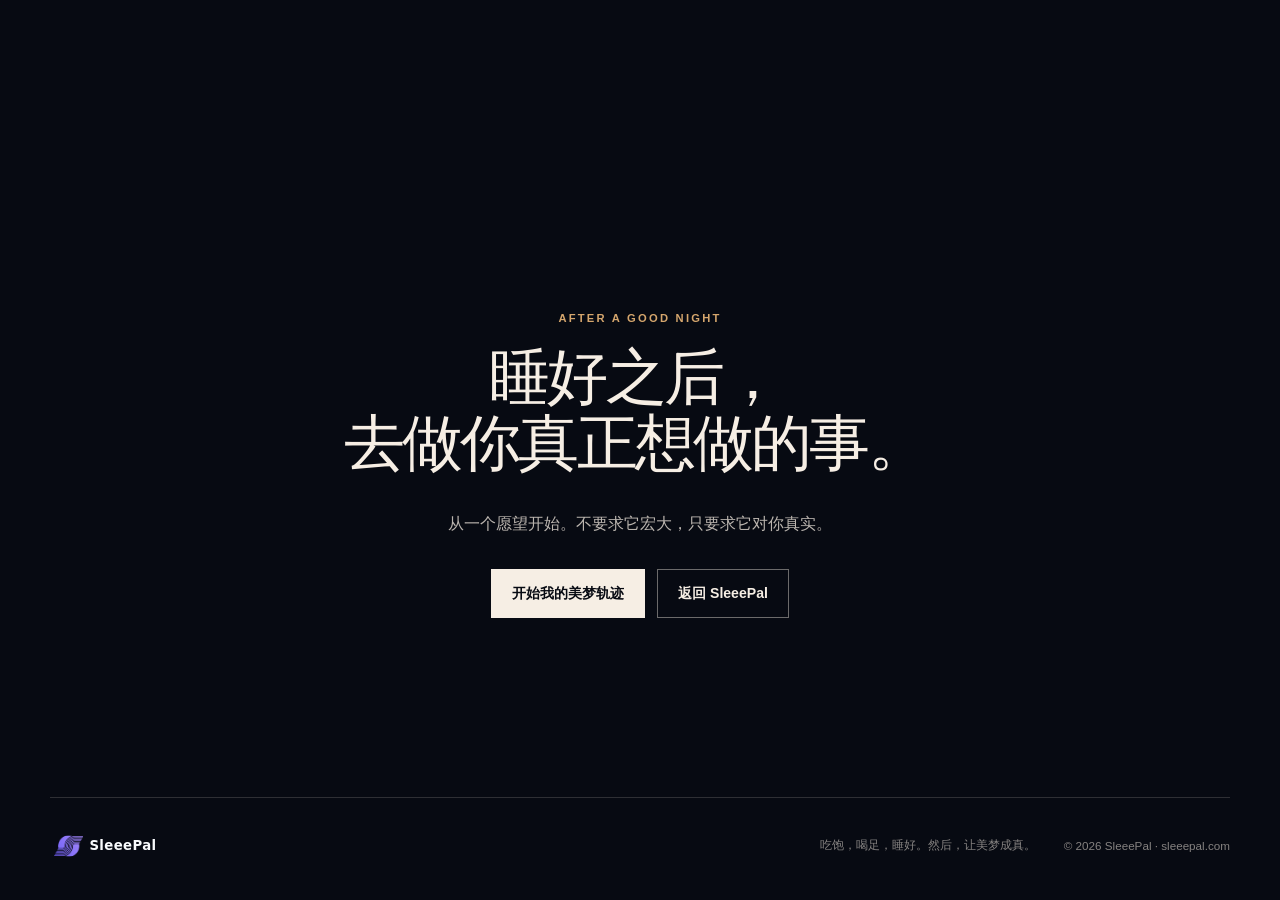
==== commit e2bac9b7: "add controlled interactive dream prototypes" ====
--- a/3d-printing-workshop.html
+++ b/3d-printing-workshop.html
@@ -16,8 +16,8 @@
   <meta property="og:image" content="https://sleeepal.com/assets/dream-lab-hero-v1.jpg" />
   <link rel="icon" href="./favicon.ico" sizes="any" />
   <link rel="icon" type="image/svg+xml" href="./assets/app-icon.svg" />
-  <link rel="stylesheet" href="./dream-lab.css?v=20260724-progress-return-1" />
-  <script src="./dream-lab.js?v=20260724-progress-return-1" defer></script>
+  <link rel="stylesheet" href="./dream-lab.css?v=20260724-interactive-prototype-1" />
+  <script src="./dream-lab.js?v=20260724-interactive-prototype-1" defer></script>
 </head>
 <body class="dream-page">
   <a class="dream-skip-link" href="#main">跳到主要内容</a>
@@ -319,13 +319,14 @@
                   <h4 id="dream-artifacts-title">真实产物</h4>
                 </div>
                 <div class="dream-artifact-create-actions">
-                  <button type="button" data-artifact-board>生成可用行动台</button>
+                  <button type="button" data-artifact-prototype disabled>生成可运行原型</button>
+                  <button type="button" class="is-secondary" data-artifact-board>生成可用行动台</button>
                   <button type="button" class="is-secondary" data-artifact-generate>生成施工任务书</button>
                 </div>
               </div>
               <p>
-                “梦想行动台”是可离线打开、勾选进度和记录反馈的单文件工具；
-                “施工任务书”记录输入修订与校验值，可直接交给后续 Agents。
+                “可运行原型”由 AI 生成结构化规格，再由受控模板制作成离线应用；
+                行动台和施工任务书作为反馈与交接辅助。
               </p>
               <div class="dream-artifact-list" data-artifact-list></div>
               <p class="dream-artifact-status" data-artifact-status aria-live="polite">
@@ -565,7 +566,7 @@
         <div>
           <span>SAFE PREVIEW</span>
           <h2 id="dream-artifact-preview-title" data-artifact-preview-title>梦想行动台</h2>
-          <p>预览处于隔离沙箱且不能联网；下载 HTML 后可作为独立离线文件继续使用。</p>
+          <p>预览处于隔离沙箱且不能联网；下载后可作为独立离线文件继续使用。</p>
         </div>
         <button type="button" data-artifact-preview-close aria-label="关闭行动台预览">×</button>
       </header>
@@ -576,7 +577,7 @@
       ></iframe>
       <footer>
         <p data-artifact-preview-status aria-live="polite">正在准备安全预览…</p>
-        <button type="button" data-artifact-preview-download>下载这份行动台</button>
+        <button type="button" data-artifact-preview-download>下载当前产物</button>
       </footer>
     </div>
   </dialog>
@@ -781,6 +782,42 @@
     </div>
   </dialog>
 
+  <dialog class="dream-prototype-dialog" data-prototype-dialog aria-labelledby="dream-prototype-title">
+    <div class="dream-prototype-shell">
+      <header>
+        <div>
+          <span>AI PROTOTYPE · EXPLICIT CONSENT</span>
+          <h2 id="dream-prototype-title">生成可运行原型，<br />先确认这一次边界。</h2>
+        </div>
+        <button type="button" aria-label="关闭原型生成确认" data-prototype-close>×</button>
+      </header>
+
+      <section class="dream-prototype-scope">
+        <h3>确认后会发生</h3>
+        <ul>
+          <li><strong>发送已确认的账号梦卡</strong><span>目标、成功标准、边界与当前修订会发送给 OpenAI；另附不含钱包地址的散列安全标识，用于滥用防护。</span></li>
+          <li><strong>OpenAI 请求使用 <code>store:false</code></strong><span>不提供任何外部工具，也不允许模型发布或执行动作。</span></li>
+          <li><strong>模型只生成结构化规格</strong><span>服务端再用受控模板渲染成可以离线打开的应用。</span></li>
+          <li><strong>不会自动发布或运行外部操作</strong><span>生成结果只进入当前账号的产物版本链，由你预览或下载。</span></li>
+        </ul>
+        <p class="dream-prototype-state-note">
+          原型状态 JSON 只在下载后的应用中本地导出，不在这里导入；系统不会自动附加账号、钱包、梦想、产物或模型服务标识，你在原型中填写的内容会随状态一同导出。
+        </p>
+      </section>
+
+      <label class="dream-prototype-consent" for="dream-prototype-consent">
+        <input id="dream-prototype-consent" type="checkbox" data-prototype-consent />
+        <span>我已看懂本次数据范围，同意生成当前梦想的离线可运行原型。</span>
+      </label>
+
+      <div class="dream-prototype-actions">
+        <button type="button" class="dream-prototype-primary" data-prototype-confirm disabled>确认并生成原型</button>
+        <button type="button" data-prototype-cancel>暂不生成</button>
+      </div>
+      <p class="dream-prototype-status" data-prototype-status aria-live="polite"></p>
+    </div>
+  </dialog>
+
   <footer class="dream-footer">
     <a href="https://sleeepal.com/" aria-label="返回 SleeePal 首页">
       <img src="./assets/logo-light.svg" alt="SleeePal" />
--- a/dream-lab.css
+++ b/dream-lab.css
@@ -4466,3 +4466,218 @@
     font-size: 0.86rem;
   }
 }
+
+/* 2026-07-24 · Explicit AI prototype consent and compact artifact actions */
+
+.dream-artifacts-heading {
+  display: grid;
+  gap: 12px;
+}
+
+.dream-artifact-create-actions {
+  display: grid;
+  width: 100%;
+  grid-template-columns: repeat(3, minmax(0, 1fr));
+  gap: 6px;
+}
+
+.dream-artifact-create-actions button {
+  width: 100%;
+  min-width: 0;
+  min-height: 44px;
+  padding: 7px 8px;
+  overflow-wrap: anywhere;
+  line-height: 1.35;
+  white-space: normal;
+}
+
+.dream-artifact-create-actions button:not(.is-secondary) {
+  border-color: rgba(213, 166, 109, 0.72);
+  background: rgba(213, 166, 109, 0.16);
+  color: var(--dream-gold-soft);
+}
+
+.dream-prototype-dialog {
+  width: min(680px, calc(100% - 24px));
+  max-height: calc(100svh - 24px);
+  padding: 0;
+  overflow: auto;
+  border: 1px solid rgba(213, 166, 109, 0.34);
+  background: #0b0f18;
+  color: var(--dream-cream);
+  box-shadow: 0 28px 90px rgba(0, 0, 0, 0.62);
+}
+
+.dream-prototype-dialog::backdrop {
+  background: rgba(2, 4, 9, 0.82);
+  backdrop-filter: blur(10px);
+}
+
+.dream-prototype-shell {
+  display: grid;
+  gap: 18px;
+  padding: 24px;
+}
+
+.dream-prototype-shell > header {
+  display: flex;
+  align-items: flex-start;
+  justify-content: space-between;
+  gap: 18px;
+}
+
+.dream-prototype-shell > header span {
+  color: var(--dream-gold);
+  font-size: 0.68rem;
+  font-weight: 760;
+  letter-spacing: 0.12em;
+}
+
+.dream-prototype-shell > header h2 {
+  margin: 7px 0 0;
+  font-size: clamp(1.2rem, 4vw, 1.72rem);
+  line-height: 1.18;
+}
+
+.dream-prototype-shell > header > button {
+  flex: 0 0 44px;
+  width: 44px;
+  min-width: 44px;
+  min-height: 44px;
+  border: 1px solid var(--dream-line-strong);
+  background: transparent;
+  color: var(--dream-cream);
+  cursor: pointer;
+  font-size: 1.25rem;
+}
+
+.dream-prototype-scope {
+  padding: 16px;
+  border: 1px solid var(--dream-line);
+  background: rgba(255, 255, 255, 0.022);
+}
+
+.dream-prototype-scope h3 {
+  margin: 0 0 12px;
+  color: var(--dream-gold-soft);
+  font-size: 0.82rem;
+}
+
+.dream-prototype-scope ul {
+  display: grid;
+  gap: 11px;
+  margin: 0;
+  padding: 0;
+  list-style: none;
+}
+
+.dream-prototype-scope li {
+  display: grid;
+  gap: 3px;
+}
+
+.dream-prototype-scope strong,
+.dream-prototype-scope span {
+  overflow-wrap: anywhere;
+}
+
+.dream-prototype-scope strong {
+  color: rgba(246, 238, 228, 0.92);
+  font-size: 0.76rem;
+}
+
+.dream-prototype-scope span {
+  color: var(--dream-muted);
+  font-size: 0.72rem;
+  line-height: 1.55;
+}
+
+.dream-prototype-state-note {
+  margin: 14px 0 0;
+  padding-top: 12px;
+  border-top: 1px solid var(--dream-line);
+  color: var(--dream-muted-soft);
+  font-size: 0.7rem;
+  line-height: 1.55;
+}
+
+.dream-prototype-consent {
+  display: flex;
+  min-height: 44px;
+  align-items: flex-start;
+  gap: 10px;
+  color: rgba(246, 238, 228, 0.86);
+  cursor: pointer;
+  font-size: 0.75rem;
+  line-height: 1.55;
+}
+
+.dream-prototype-consent input {
+  flex: 0 0 auto;
+  width: 20px;
+  height: 20px;
+  margin: 1px 0 0;
+  accent-color: var(--dream-gold);
+}
+
+.dream-prototype-actions {
+  display: grid;
+  grid-template-columns: repeat(2, minmax(0, 1fr));
+  gap: 8px;
+}
+
+.dream-prototype-actions button {
+  min-width: 0;
+  min-height: 44px;
+  padding: 8px 12px;
+  border: 1px solid var(--dream-line-strong);
+  background: transparent;
+  color: var(--dream-cream);
+  cursor: pointer;
+  font-size: 0.75rem;
+  line-height: 1.35;
+}
+
+.dream-prototype-actions .dream-prototype-primary {
+  border-color: rgba(213, 166, 109, 0.72);
+  background: rgba(213, 166, 109, 0.16);
+  color: var(--dream-gold-soft);
+}
+
+.dream-prototype-actions button:disabled {
+  cursor: not-allowed;
+  opacity: 0.42;
+}
+
+.dream-prototype-status {
+  min-height: 1.5em;
+  margin: 0;
+  color: var(--dream-muted-soft);
+  font-size: 0.72rem;
+  line-height: 1.5;
+}
+
+.dream-prototype-status.is-error {
+  color: var(--dream-danger);
+}
+
+@media (max-width: 620px) {
+  .dream-artifact-create-actions {
+    grid-template-columns: repeat(3, minmax(0, 1fr));
+  }
+
+  .dream-artifact-create-actions button {
+    min-height: 44px;
+    padding-inline: 5px;
+    font-size: 0.68rem;
+  }
+
+  .dream-prototype-shell {
+    gap: 15px;
+    padding: 18px 16px;
+  }
+
+  .dream-prototype-actions {
+    grid-template-columns: 1fr;
+  }
+}
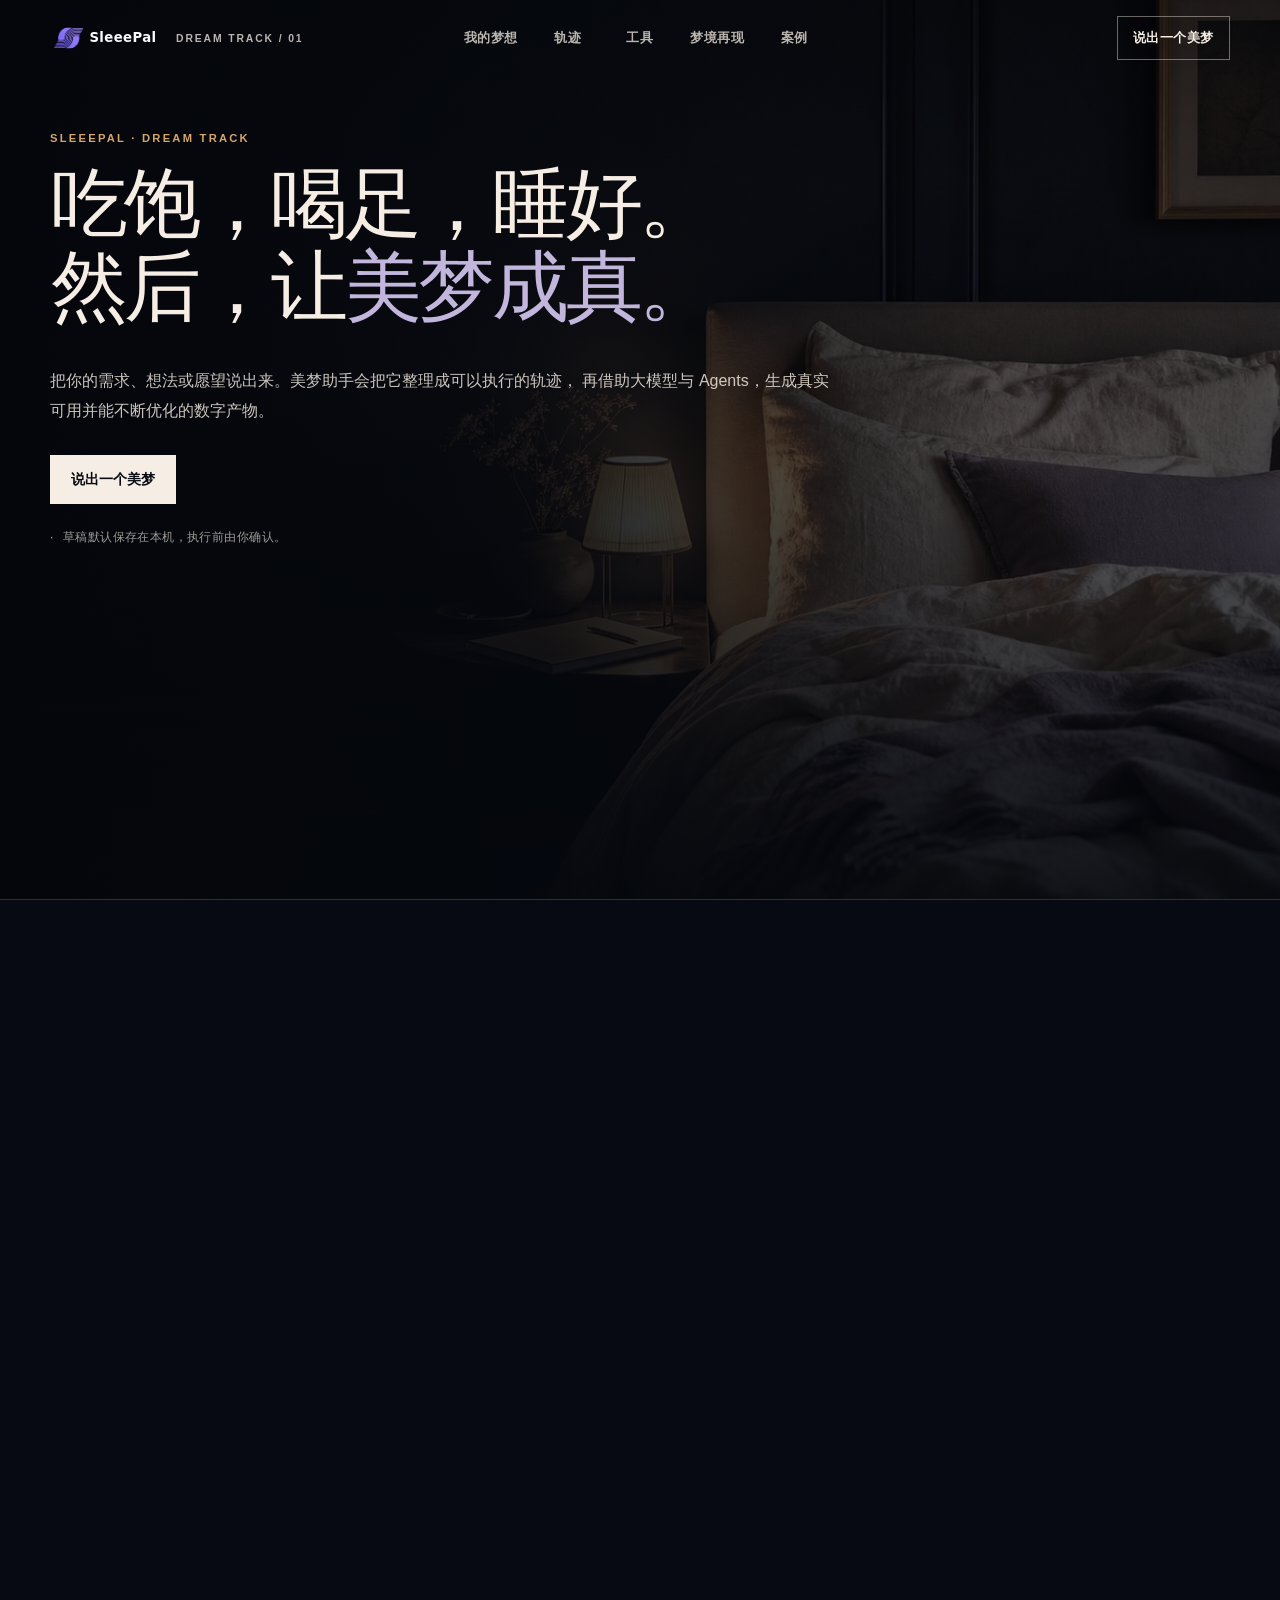
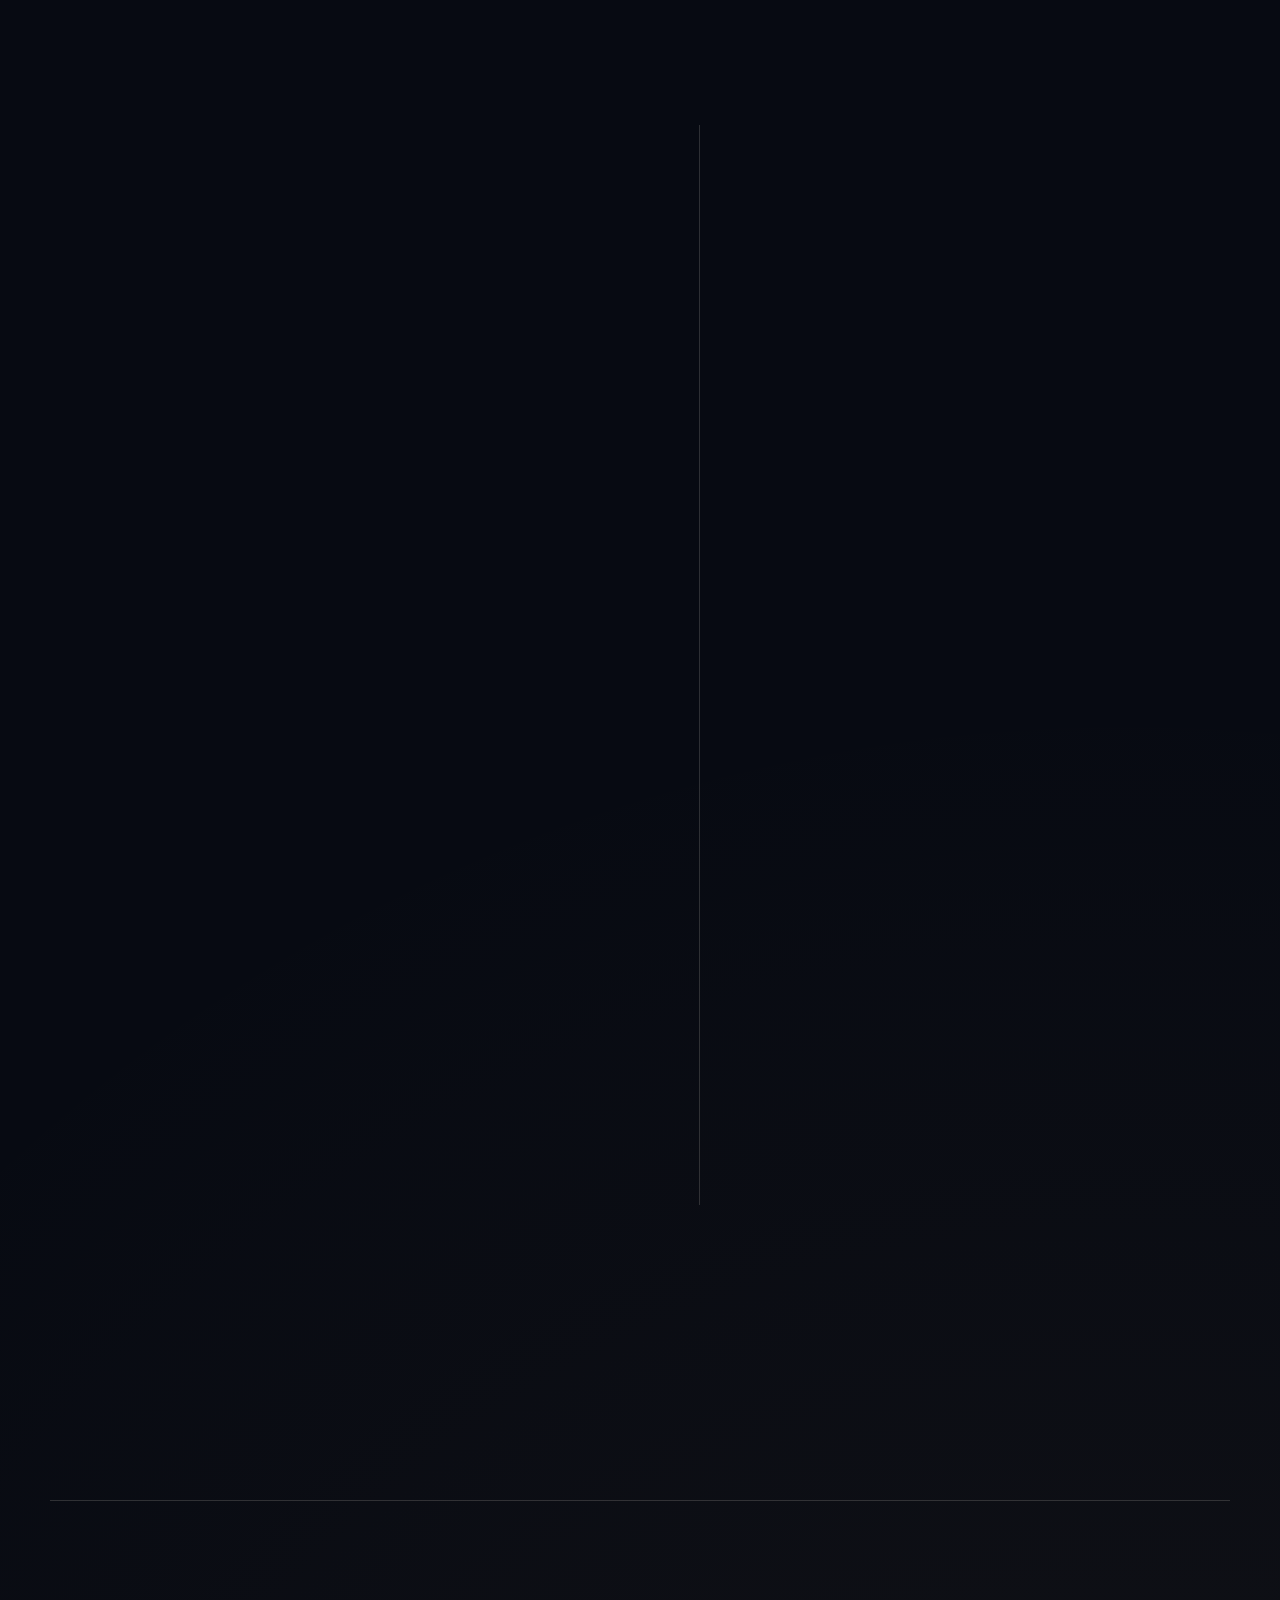
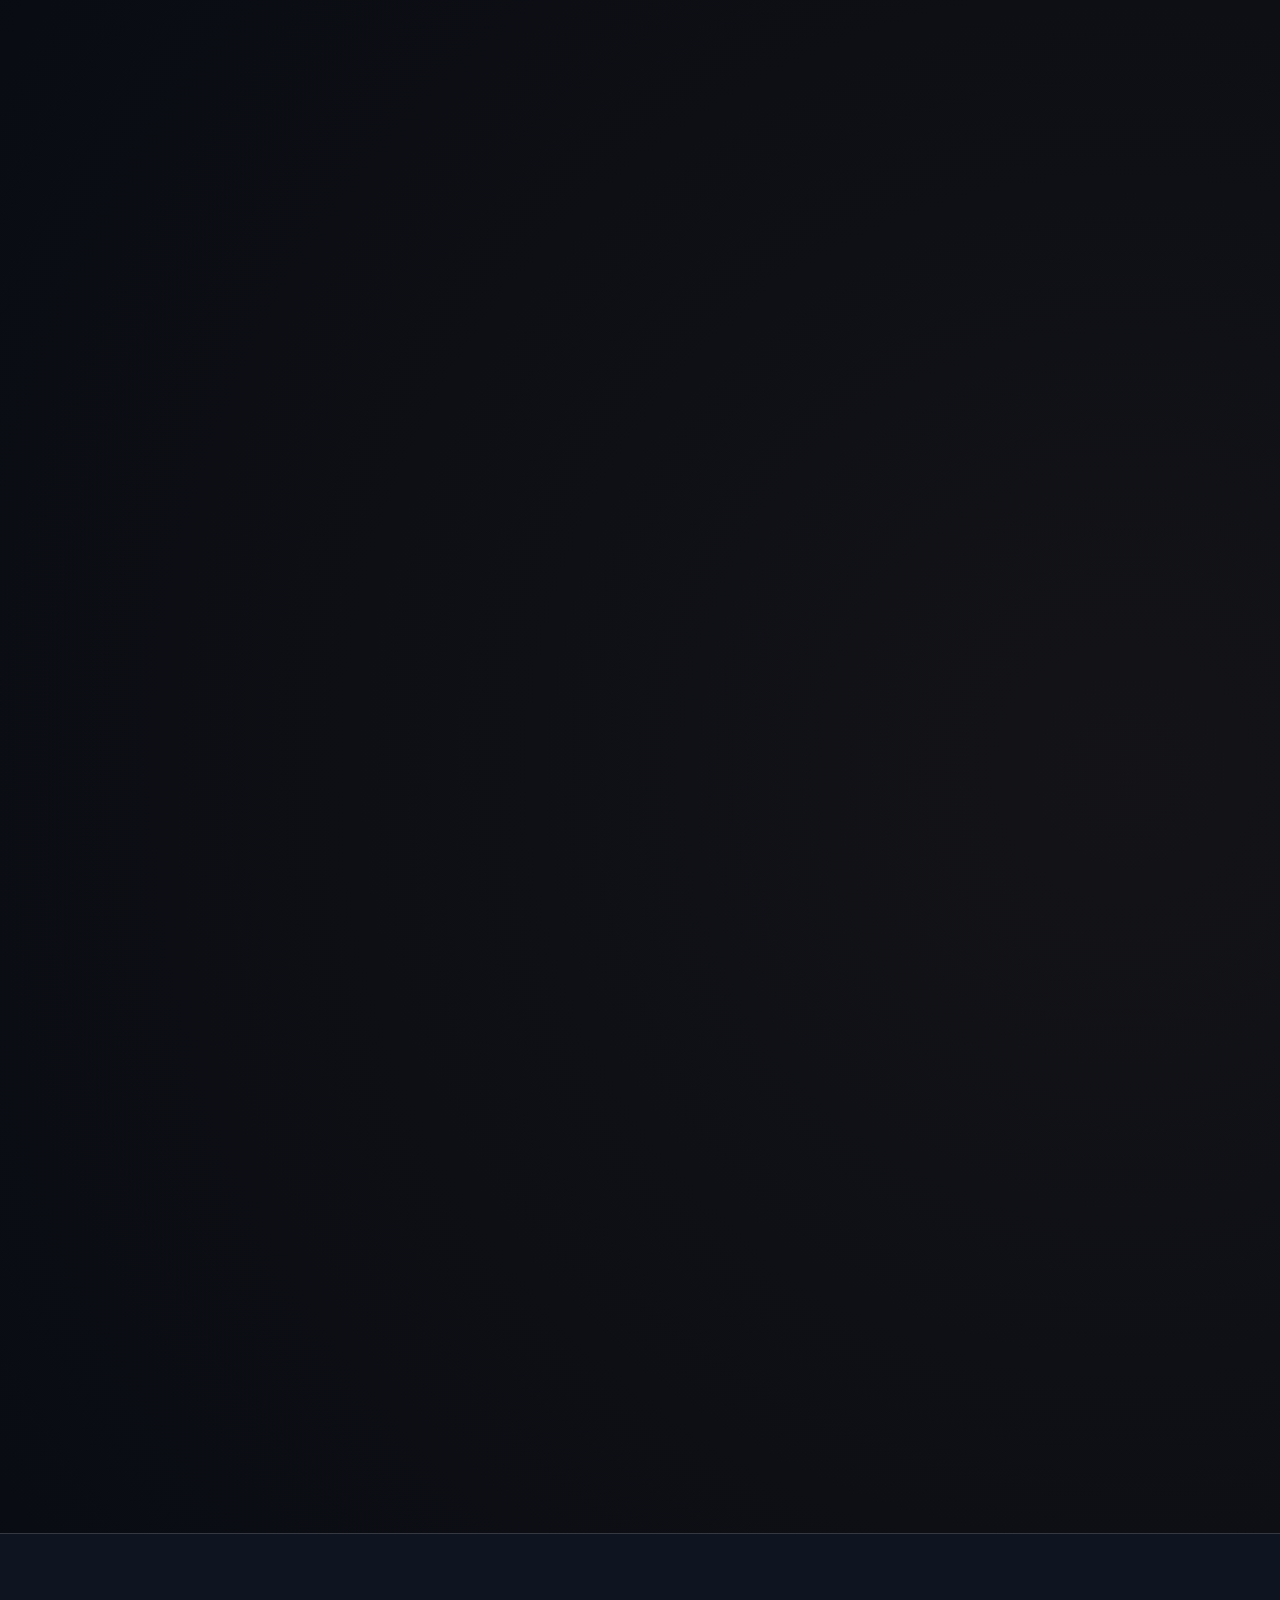
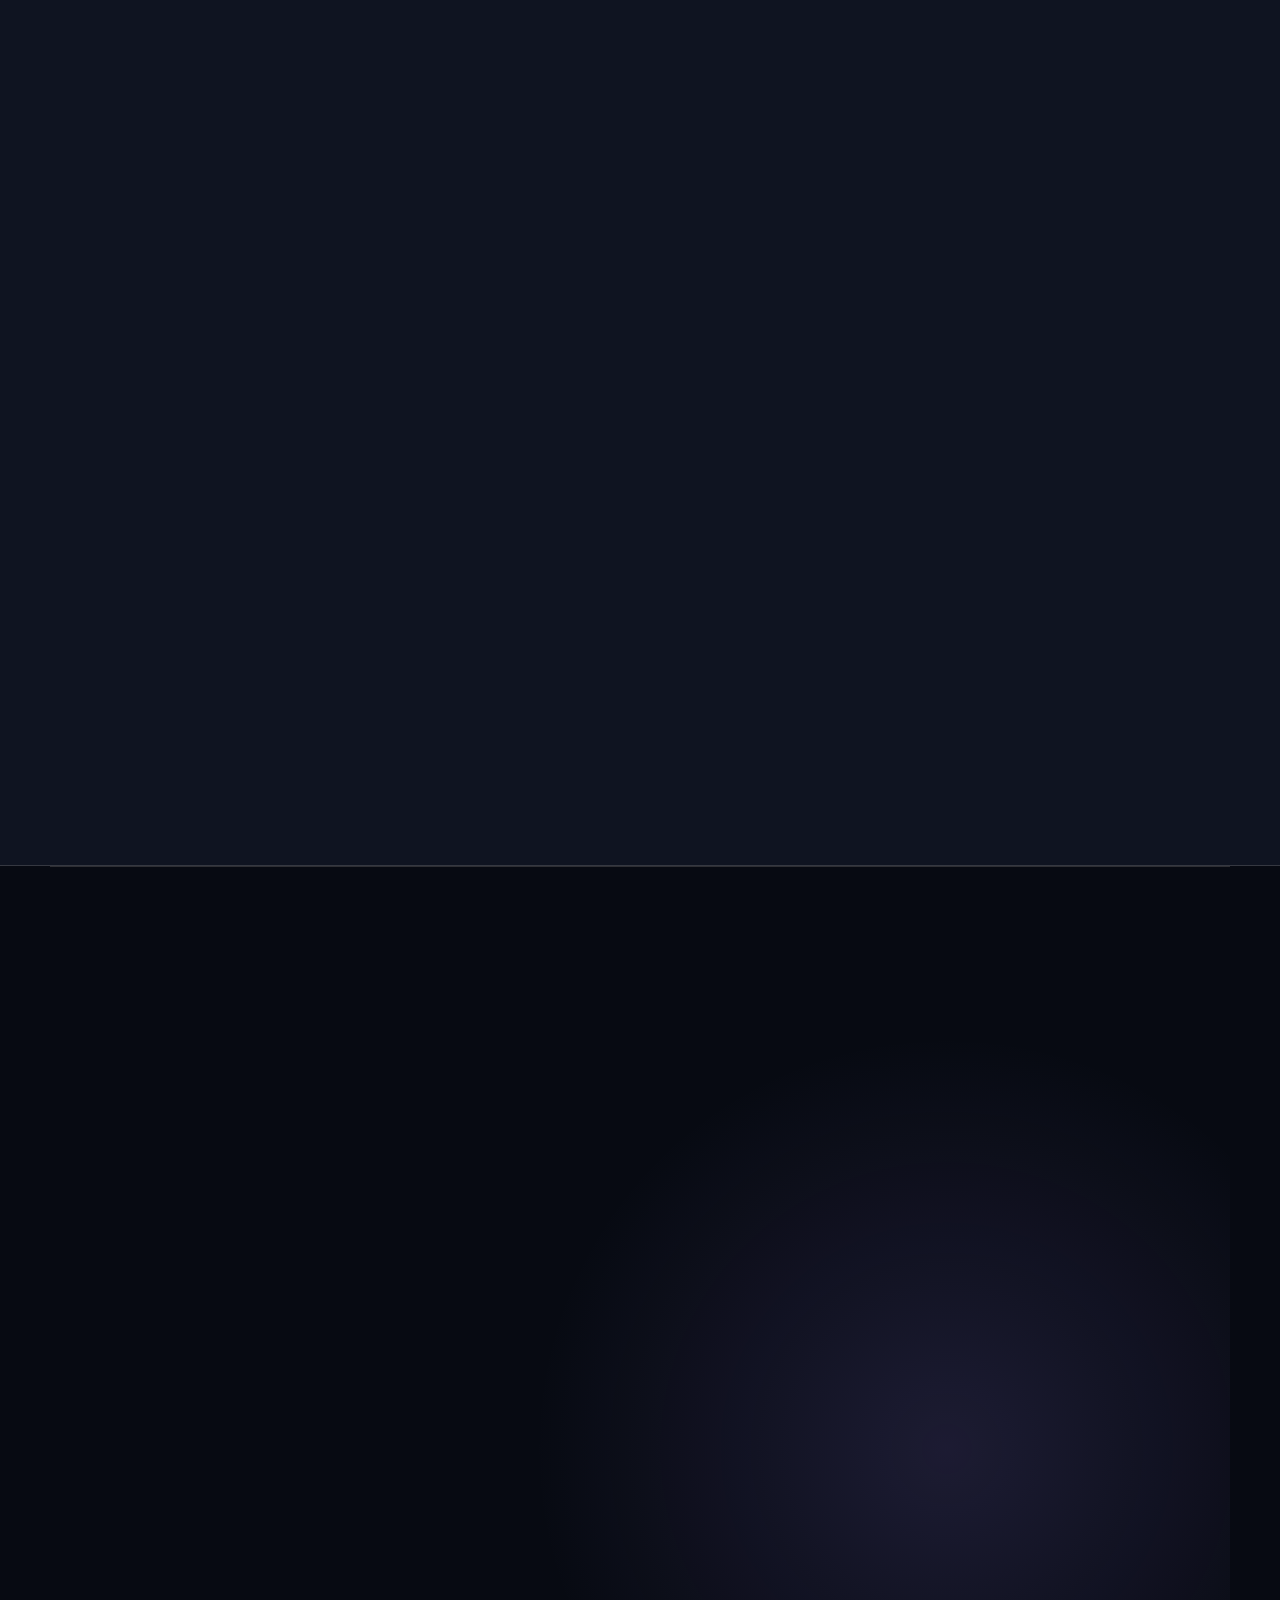
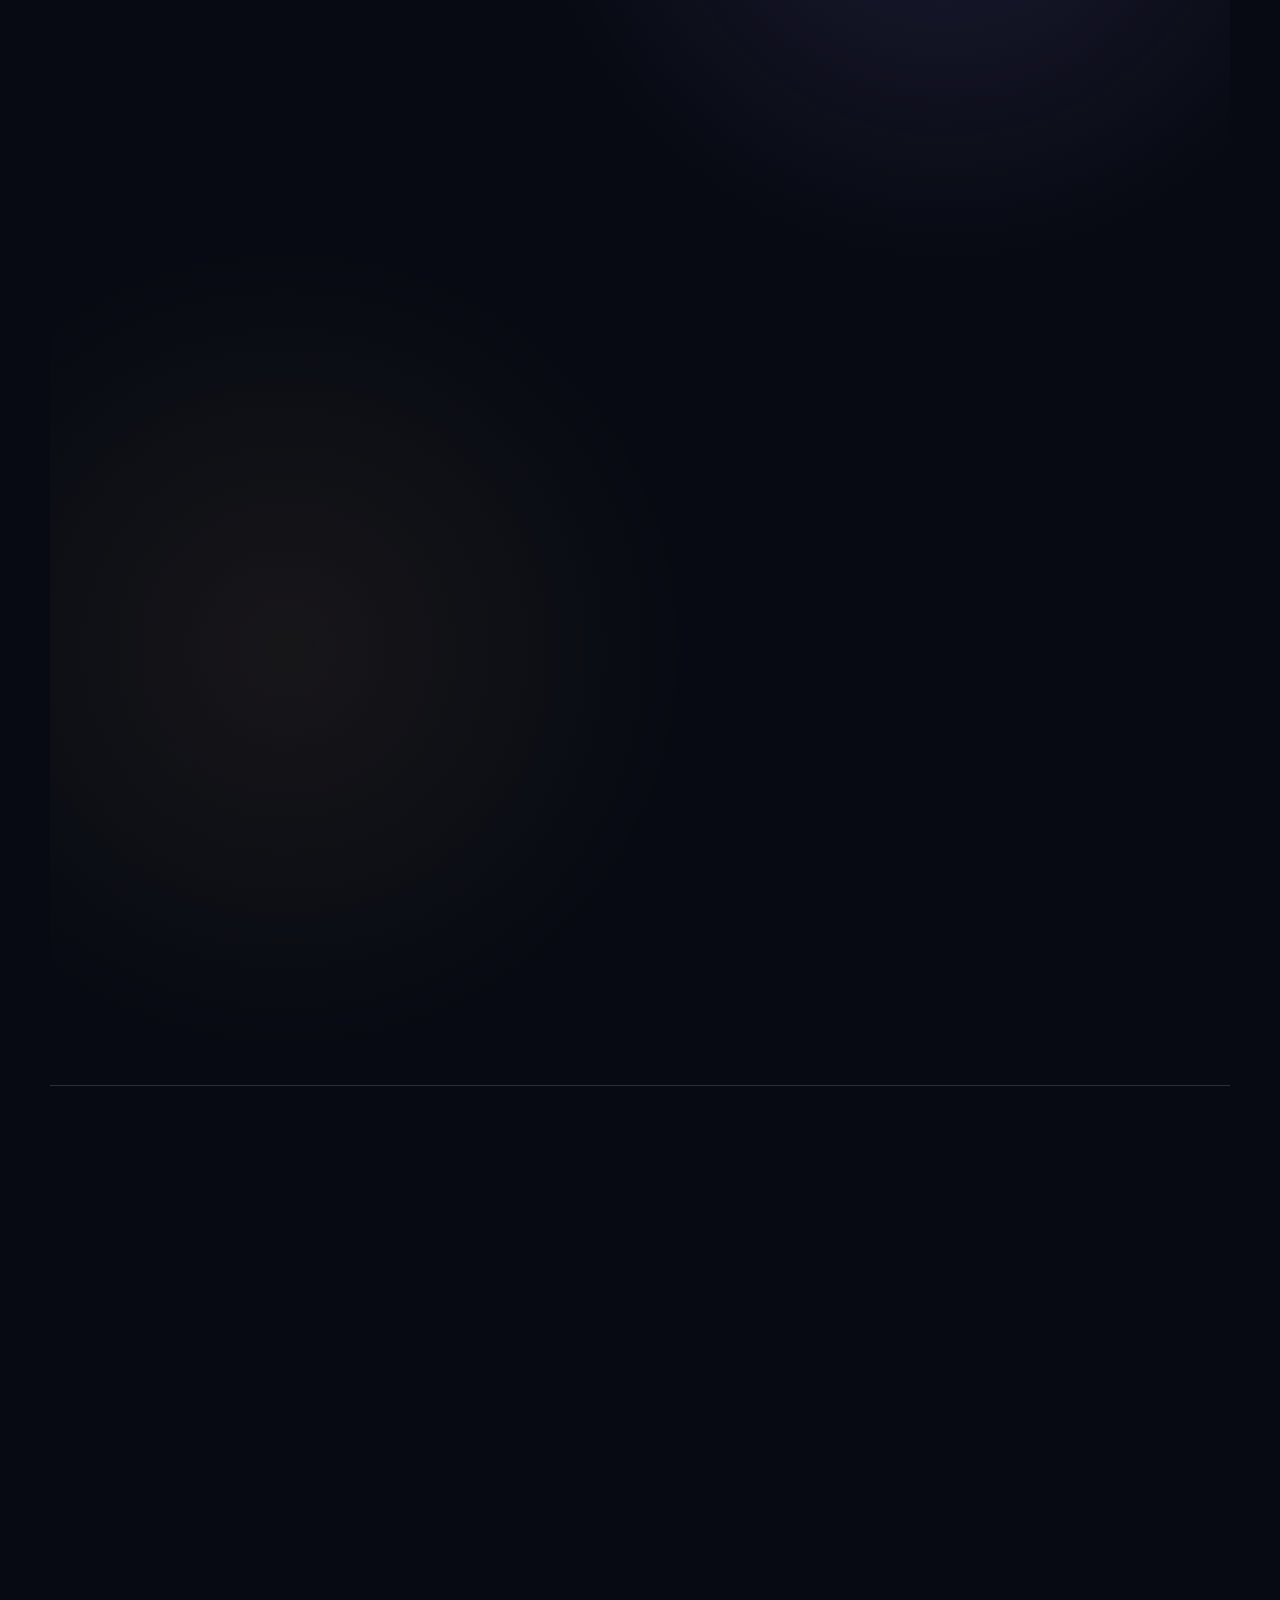
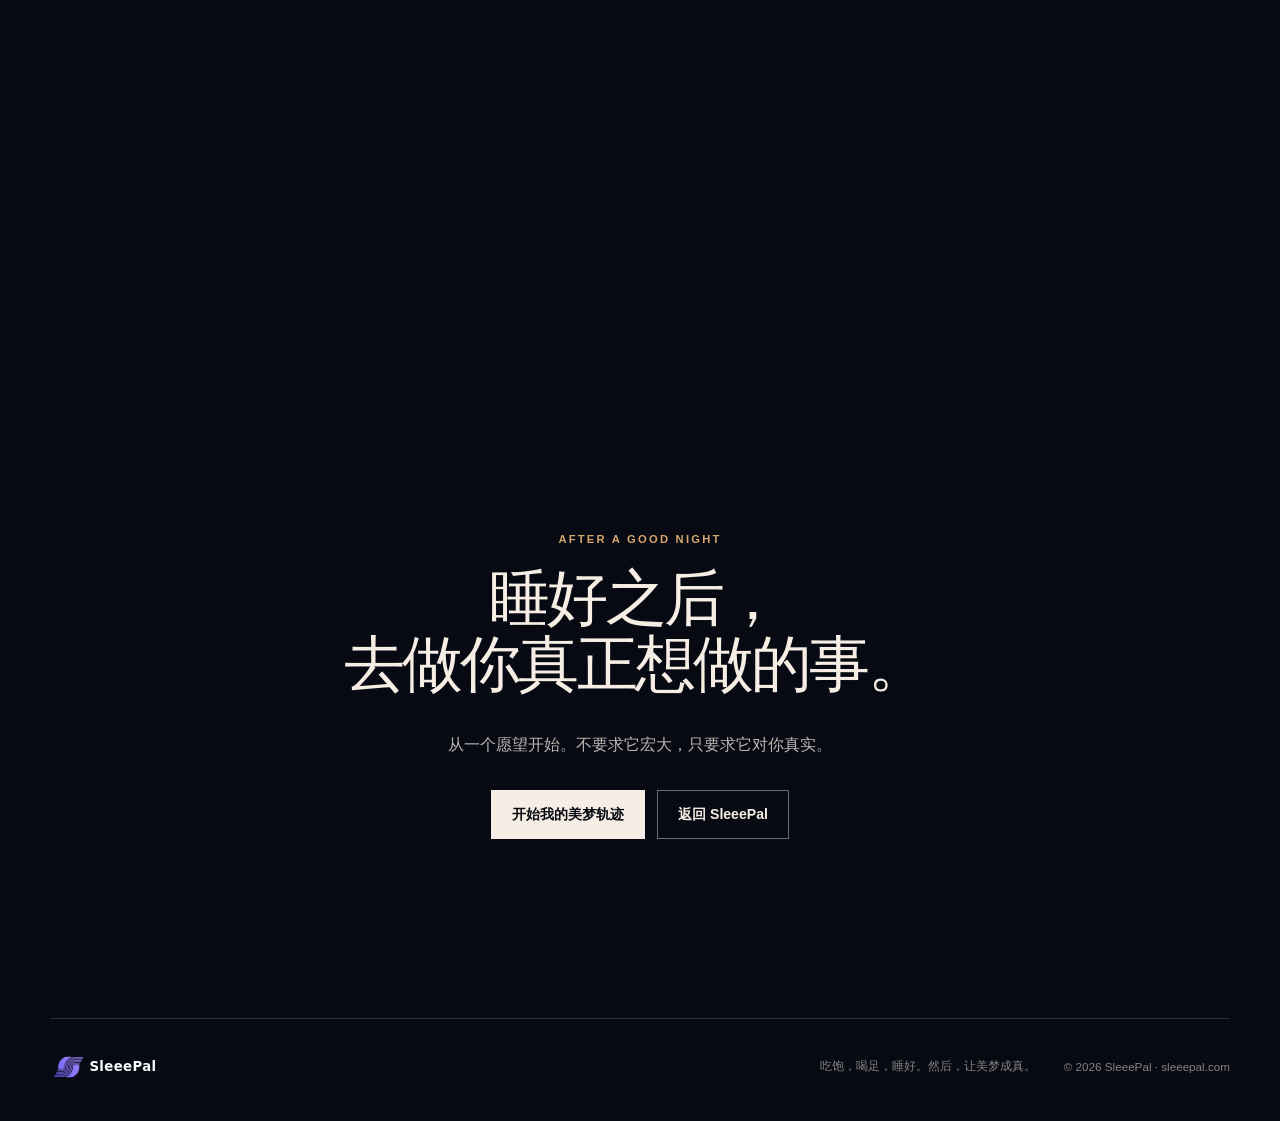
==== commit 232df505: "feat: publish refined SleeePal website" ====
--- a/3d-printing-workshop.html
+++ b/3d-printing-workshop.html
@@ -8,16 +8,16 @@
   <meta name="theme-color" content="#070a12" />
   <meta name="referrer" content="strict-origin-when-cross-origin" />
   <meta http-equiv="Content-Security-Policy" content="default-src 'self'; img-src 'self' data:; style-src 'self'; script-src 'self'; object-src 'none'; base-uri 'self'; form-action 'self'; frame-src 'self'; upgrade-insecure-requests" />
-  <link rel="canonical" href="https://dream.sleeepal.com/" />
+  <link rel="canonical" href="https://sleeepal.com/3d-printing-workshop.html" />
   <meta property="og:title" content="美梦成真 — 从愿望到真实产物" />
   <meta property="og:description" content="先睡好，再把一个真实愿望做成可以打开、使用和继续修改的数字产物。" />
   <meta property="og:type" content="website" />
-  <meta property="og:url" content="https://dream.sleeepal.com/" />
+  <meta property="og:url" content="https://sleeepal.com/3d-printing-workshop.html" />
   <meta property="og:image" content="https://sleeepal.com/assets/dream-lab-hero-v1.jpg" />
   <link rel="icon" href="./favicon.ico" sizes="any" />
   <link rel="icon" type="image/svg+xml" href="./assets/app-icon.svg" />
-  <link rel="stylesheet" href="./dream-lab.css?v=20260724-interactive-prototype-1" />
-  <script src="./dream-lab.js?v=20260724-interactive-prototype-1" defer></script>
+  <link rel="stylesheet" href="./dream-lab.css?v=20260725-dream-replay-4" />
+  <script src="./dream-lab.js?v=20260725-dream-replay-4" defer></script>
 </head>
 <body class="dream-page">
   <a class="dream-skip-link" href="#main">跳到主要内容</a>
@@ -32,7 +32,8 @@
         <a href="#dream-intake">我的梦想</a>
         <a href="#trajectory">轨迹</a>
         <a href="#forge">工具</a>
-        <a href="#proof">SleeePal 案例</a>
+        <a href="#dream-replay">梦境再现</a>
+        <a href="#proof">案例</a>
       </nav>
       <a class="dream-header-action" href="#dream-intake">说出一个美梦</a>
     </div>
@@ -138,7 +139,7 @@
           <div class="dream-local-identity">
             <span data-account-label>本机访客 ID</span>
             <strong data-local-user-id>正在建立…</strong>
-            <button type="button" data-wallet-preview>连接钱包账号</button>
+            <button type="button" data-wallet-preview disabled>钱包账号 · 即将开放</button>
             <small data-account-status>当前梦想只保存在这个浏览器。</small>
           </div>
 
@@ -515,6 +516,83 @@
       </div>
     </section>
 
+    <section class="dream-replay" id="dream-replay" aria-labelledby="dream-replay-title">
+      <div class="dream-replay-copy dream-reveal">
+        <p class="dream-eyebrow">Future vision · Dream replay</p>
+        <span class="dream-replay-status">未来版本 · 概念预告</span>
+        <h2 id="dream-replay-title">梦境再现</h2>
+        <p class="dream-replay-lead">有一天，梦不再需要被复述。</p>
+        <p>
+          在本人知情授权下，未来的睡眠宝或许能捕捉睡眠中的神经活动线索，
+          由个人化神经解码与多模态 AI 整理为文本、图像，再重建成可以回看的梦境片段。
+        </p>
+      </div>
+
+      <figure class="dream-replay-visual dream-reveal" aria-label="从睡眠神经信号到梦境文本、图像和影像的未来概念路径">
+        <div class="dream-replay-sleeper" aria-hidden="true">
+          <span class="dream-replay-head"></span>
+          <span class="dream-replay-pillow"></span>
+          <svg viewBox="0 0 420 90" preserveAspectRatio="none">
+            <path d="M0 46 C20 46 20 18 40 18 S60 74 80 74 S100 34 120 34 S140 56 160 56 S180 14 200 14 S220 78 240 78 S260 30 280 30 S300 62 320 62 S340 24 360 24 S380 46 420 46" />
+          </svg>
+          <small>睡眠中的神经活动线索</small>
+        </div>
+        <div class="dream-replay-scene" aria-hidden="true">
+          <span class="dream-replay-moon"></span>
+          <span class="dream-replay-horizon"></span>
+          <span class="dream-replay-door"></span>
+          <span class="dream-replay-person"></span>
+          <span class="dream-replay-scan"></span>
+          <div class="dream-replay-caption">
+            <small>片段 03 · 场景语义</small>
+            <strong>夜色、远山、一扇发光的门</strong>
+          </div>
+        </div>
+        <figcaption>
+          <span>脑信号线索</span><i></i><span>语义解码</span><i></i><span>图像重建</span><i></i><span>影像序列</span>
+        </figcaption>
+      </figure>
+
+      <ol class="dream-replay-path dream-reveal">
+        <li><span>01</span><strong>捕捉</strong><p>以未来非侵入式传感器记录经本人授权的睡眠神经活动线索。</p></li>
+        <li><span>02</span><strong>理解</strong><p>个体化模型推测人物、物体、情绪和空间关系，并保留不确定性。</p></li>
+        <li><span>03</span><strong>重建</strong><p>把线索整理成梦境文字，再生成可辨识的图像与连续片段。</p></li>
+        <li><span>04</span><strong>归还</strong><p>只交还给做梦者；可以保存、删除、改写，也可以永不分享。</p></li>
+      </ol>
+
+      <div class="dream-replay-boundary dream-reveal">
+        <div>
+          <p class="dream-eyebrow">Today</p>
+          <h3>研究已经走到哪里</h3>
+          <p>
+            受控实验已能从 fMRI、MEG 等信号中识别部分看见、想象或睡眠初期报告的内容，
+            并尝试重建图像与文字线索；但这远不等于完整读取、忠实录像或在家用设备中复现个人梦境。
+          </p>
+        </div>
+        <div>
+          <p class="dream-eyebrow">SleeePal now</p>
+          <h3>现在仍是未来愿景</h3>
+          <p>
+            当前睡眠宝不读取脑信号，也不具备梦境复现能力。这个栏目记录我们对“人类 + AI”共同进化的长期判断，
+            不把科研样机包装成已经可用的产品。
+          </p>
+        </div>
+      </div>
+
+      <div class="dream-replay-principle dream-reveal">
+        <strong>梦境只属于做梦的人。</strong>
+        <p>默认本地处理、逐次授权、随时删除；不得用于监控、雇佣、保险、广告定向或未经许可的身份判断。</p>
+      </div>
+
+      <div class="dream-replay-research dream-reveal" aria-label="梦境再现研究启发">
+        <span>研究启发</span>
+        <a href="https://pubmed.ncbi.nlm.nih.gov/23558170/" target="_blank" rel="noreferrer">睡眠视觉内容解码 · Science 2013</a>
+        <a href="https://www.nature.com/articles/s41467-025-65541-1" target="_blank" rel="noreferrer">自传式心理图像特征解码 · 2025</a>
+        <a href="https://ai.meta.com/research/publications/brain-to-text-decoding-a-non-invasive-approach-via-typing/" target="_blank" rel="noreferrer">非侵入式脑信号到文本 · 2025</a>
+        <a href="https://arxiv.org/abs/2505.14556" target="_blank" rel="noreferrer">动态 fMRI 图像重建 · 2025</a>
+      </div>
+    </section>
+
     <section class="dream-boundary" id="boundary" aria-labelledby="boundary-title">
       <div class="dream-section-intro dream-reveal">
         <p class="dream-eyebrow">Trust before magic</p>
@@ -566,7 +644,7 @@
         <div>
           <span>SAFE PREVIEW</span>
           <h2 id="dream-artifact-preview-title" data-artifact-preview-title>梦想行动台</h2>
-          <p>预览处于隔离沙箱且不能联网；下载后可作为独立离线文件继续使用。</p>
+          <p>预览在独立沙箱中运行，外部网络请求由预览安全策略阻断；下载后可作为独立文件继续使用。</p>
         </div>
         <button type="button" data-artifact-preview-close aria-label="关闭行动台预览">×</button>
       </header>
@@ -574,6 +652,7 @@
         data-artifact-preview-frame
         title="梦想行动台安全预览"
         sandbox="allow-scripts allow-downloads"
+        referrerpolicy="no-referrer"
       ></iframe>
       <footer>
         <p data-artifact-preview-status aria-live="polite">正在准备安全预览…</p>
--- a/dream-lab.css
+++ b/dream-lab.css
@@ -25,7 +25,7 @@
 }
 
 html {
-  scroll-behavior: smooth;
+  scroll-behavior: auto;
   scroll-padding-top: 92px;
 }
 
@@ -412,6 +412,7 @@
 .dream-intake,
 .dream-trajectory,
 .dream-forge,
+.dream-replay,
 .dream-boundary,
 .dream-final,
 .dream-footer {
@@ -472,6 +473,7 @@
 
 .dream-intake,
 .dream-forge,
+.dream-replay,
 .dream-boundary {
   padding: clamp(92px, 10vw, 148px) 0;
 }
@@ -1206,6 +1208,422 @@
   justify-content: center;
 }
 
+/* 2026-07-25 · Dream Replay future vision */
+
+.dream-replay {
+  border-block: 1px solid var(--dream-line);
+  background:
+    radial-gradient(circle at 76% 32%, rgba(139, 117, 220, 0.16), transparent 27%),
+    radial-gradient(circle at 20% 76%, rgba(213, 166, 109, 0.08), transparent 24%);
+}
+
+.dream-replay-copy {
+  display: grid;
+  grid-template-columns: minmax(0, 1.25fr) minmax(280px, 0.75fr);
+  gap: 16px 54px;
+  align-items: end;
+  margin-bottom: clamp(46px, 7vw, 88px);
+}
+
+.dream-replay-copy .dream-eyebrow,
+.dream-replay-copy h2,
+.dream-replay-status {
+  grid-column: 1;
+}
+
+.dream-replay-status {
+  width: max-content;
+  padding: 7px 10px;
+  border: 1px solid rgba(213, 166, 109, 0.46);
+  color: var(--dream-gold-soft);
+  font-size: 0.66rem;
+  font-weight: 760;
+  letter-spacing: 0.12em;
+}
+
+.dream-replay-copy h2 {
+  margin: 0;
+  font-family: var(--dream-serif);
+  font-size: clamp(3.6rem, 8vw, 8rem);
+  font-weight: 500;
+  line-height: 0.98;
+}
+
+.dream-replay-lead,
+.dream-replay-copy > p:last-child {
+  grid-column: 2;
+  margin: 0;
+}
+
+.dream-replay-lead {
+  align-self: end;
+  color: var(--dream-cream);
+  font-family: var(--dream-serif);
+  font-size: clamp(1.5rem, 2.5vw, 2.4rem);
+  line-height: 1.35;
+}
+
+.dream-replay-copy > p:last-child {
+  color: var(--dream-muted);
+  font-size: 0.95rem;
+  line-height: 1.85;
+}
+
+.dream-replay-visual {
+  position: relative;
+  display: grid;
+  grid-template-columns: minmax(0, 0.72fr) minmax(0, 1.28fr);
+  min-height: 540px;
+  margin: 0;
+  overflow: hidden;
+  border: 1px solid rgba(195, 182, 221, 0.24);
+  background: #080c17;
+}
+
+.dream-replay-sleeper {
+  position: relative;
+  overflow: hidden;
+  border-right: 1px solid var(--dream-line);
+  background:
+    linear-gradient(145deg, rgba(195, 182, 221, 0.09), transparent 48%),
+    #0b101c;
+}
+
+.dream-replay-head {
+  position: absolute;
+  z-index: 2;
+  top: 39%;
+  left: 31%;
+  width: 26%;
+  aspect-ratio: 0.86;
+  border: 1px solid rgba(246, 238, 228, 0.68);
+  border-radius: 48% 48% 46% 50%;
+  transform: rotate(11deg);
+  box-shadow: 0 0 55px rgba(195, 182, 221, 0.12);
+}
+
+.dream-replay-head::before,
+.dream-replay-head::after {
+  content: "";
+  position: absolute;
+  border: 1px solid rgba(195, 182, 221, 0.26);
+  border-radius: 50%;
+}
+
+.dream-replay-head::before {
+  inset: 13%;
+}
+
+.dream-replay-head::after {
+  inset: -24%;
+}
+
+.dream-replay-pillow {
+  position: absolute;
+  top: 57%;
+  left: 9%;
+  width: 67%;
+  height: 20%;
+  border-radius: 50%;
+  background: linear-gradient(160deg, rgba(246, 238, 228, 0.13), rgba(246, 238, 228, 0.02));
+  filter: blur(2px);
+  transform: rotate(-5deg);
+}
+
+.dream-replay-sleeper svg {
+  position: absolute;
+  z-index: 3;
+  top: 19%;
+  left: 8%;
+  width: 84%;
+  height: 90px;
+  overflow: visible;
+}
+
+.dream-replay-sleeper path {
+  fill: none;
+  stroke: var(--dream-gold-soft);
+  stroke-dasharray: 7 8;
+  stroke-linecap: round;
+  stroke-width: 2;
+  animation: dream-replay-signal 7s linear infinite;
+}
+
+.dream-replay-sleeper small {
+  position: absolute;
+  bottom: 30px;
+  left: 30px;
+  color: var(--dream-muted-soft);
+  font-size: 0.68rem;
+  letter-spacing: 0.1em;
+}
+
+.dream-replay-scene {
+  position: relative;
+  overflow: hidden;
+  background:
+    linear-gradient(180deg, rgba(61, 62, 115, 0.42), transparent 54%),
+    linear-gradient(155deg, #11172a, #080b13 72%);
+}
+
+.dream-replay-scene::before {
+  content: "";
+  position: absolute;
+  inset: 0;
+  background: repeating-linear-gradient(90deg, transparent 0 9.8%, rgba(255, 255, 255, 0.022) 10%);
+  mask-image: linear-gradient(to bottom, rgba(0, 0, 0, 0.8), transparent 78%);
+}
+
+.dream-replay-moon {
+  position: absolute;
+  top: 12%;
+  right: 14%;
+  width: 13%;
+  aspect-ratio: 1;
+  border-radius: 50%;
+  background: #eee1ca;
+  box-shadow: 0 0 80px rgba(232, 200, 158, 0.32);
+}
+
+.dream-replay-horizon {
+  position: absolute;
+  right: -8%;
+  bottom: 24%;
+  left: -5%;
+  height: 42%;
+  background:
+    linear-gradient(146deg, transparent 0 23%, #171c2c 23.4% 46%, transparent 46.5%),
+    linear-gradient(215deg, transparent 0 24%, #0e1422 24.5% 58%, transparent 58.5%),
+    linear-gradient(170deg, transparent 0 36%, #090e18 36.5% 100%);
+}
+
+.dream-replay-door {
+  position: absolute;
+  z-index: 2;
+  right: 30%;
+  bottom: 24%;
+  width: 13%;
+  height: 38%;
+  border: 1px solid rgba(246, 238, 228, 0.68);
+  background: linear-gradient(180deg, rgba(232, 200, 158, 0.9), rgba(213, 166, 109, 0.28));
+  box-shadow: 0 0 80px rgba(213, 166, 109, 0.28);
+}
+
+.dream-replay-person {
+  position: absolute;
+  z-index: 3;
+  right: 45%;
+  bottom: 21%;
+  width: 3.2%;
+  height: 15%;
+  border-radius: 45% 45% 14% 14%;
+  background: #05070c;
+}
+
+.dream-replay-person::before {
+  content: "";
+  position: absolute;
+  top: -24%;
+  left: 12%;
+  width: 76%;
+  aspect-ratio: 1;
+  border-radius: 50%;
+  background: #05070c;
+}
+
+.dream-replay-scan {
+  position: absolute;
+  z-index: 4;
+  top: 0;
+  bottom: 0;
+  width: 18%;
+  background: linear-gradient(90deg, transparent, rgba(195, 182, 221, 0.12), transparent);
+  transform: translateX(-120%);
+  animation: dream-replay-scan 8s ease-in-out infinite;
+}
+
+.dream-replay-caption {
+  position: absolute;
+  z-index: 5;
+  right: 28px;
+  bottom: 28px;
+  left: 28px;
+  display: flex;
+  justify-content: space-between;
+  gap: 20px;
+  padding-top: 16px;
+  border-top: 1px solid rgba(246, 238, 228, 0.34);
+}
+
+.dream-replay-caption small {
+  color: var(--dream-gold-soft);
+  font-size: 0.66rem;
+  letter-spacing: 0.1em;
+}
+
+.dream-replay-caption strong {
+  color: rgba(246, 238, 228, 0.86);
+  font-family: var(--dream-serif);
+  font-size: clamp(0.9rem, 1.5vw, 1.18rem);
+  font-weight: 500;
+}
+
+.dream-replay-visual figcaption {
+  position: absolute;
+  z-index: 6;
+  top: 24px;
+  left: 24px;
+  display: flex;
+  align-items: center;
+  gap: 9px;
+  padding: 9px 12px;
+  background: rgba(7, 10, 18, 0.68);
+  backdrop-filter: blur(10px);
+  color: rgba(246, 238, 228, 0.76);
+  font-size: 0.64rem;
+  letter-spacing: 0.07em;
+}
+
+.dream-replay-visual figcaption i {
+  width: 18px;
+  height: 1px;
+  background: rgba(213, 166, 109, 0.64);
+}
+
+.dream-replay-path {
+  display: grid;
+  grid-template-columns: repeat(4, minmax(0, 1fr));
+  margin: 0;
+  padding: 34px 0 0;
+  list-style: none;
+}
+
+.dream-replay-path li {
+  min-width: 0;
+  padding: 0 24px 4px;
+  border-left: 1px solid var(--dream-line);
+}
+
+.dream-replay-path li:first-child {
+  padding-left: 0;
+  border-left: 0;
+}
+
+.dream-replay-path span,
+.dream-replay-path strong {
+  display: block;
+}
+
+.dream-replay-path span {
+  margin-bottom: 26px;
+  color: var(--dream-gold);
+  font-size: 0.64rem;
+  letter-spacing: 0.1em;
+}
+
+.dream-replay-path strong {
+  margin-bottom: 9px;
+  font-family: var(--dream-serif);
+  font-size: 1.35rem;
+  font-weight: 500;
+}
+
+.dream-replay-path p {
+  margin: 0;
+  color: var(--dream-muted);
+  font-size: 0.78rem;
+  line-height: 1.7;
+}
+
+.dream-replay-boundary {
+  display: grid;
+  grid-template-columns: repeat(2, minmax(0, 1fr));
+  gap: 0;
+  margin-top: clamp(64px, 9vw, 112px);
+  border-block: 1px solid var(--dream-line);
+}
+
+.dream-replay-boundary > div {
+  min-width: 0;
+  padding: 34px 40px 38px 0;
+}
+
+.dream-replay-boundary > div + div {
+  padding-right: 0;
+  padding-left: 40px;
+  border-left: 1px solid var(--dream-line);
+}
+
+.dream-replay-boundary h3 {
+  margin: 12px 0 14px;
+  font-family: var(--dream-serif);
+  font-size: clamp(1.45rem, 2.2vw, 2.1rem);
+  font-weight: 500;
+}
+
+.dream-replay-boundary p:last-child,
+.dream-replay-principle p {
+  margin: 0;
+  color: var(--dream-muted);
+  font-size: 0.82rem;
+  line-height: 1.78;
+}
+
+.dream-replay-principle {
+  display: grid;
+  grid-template-columns: minmax(250px, 0.7fr) minmax(0, 1.3fr);
+  gap: 36px;
+  align-items: baseline;
+  padding: 34px 0;
+  border-bottom: 1px solid var(--dream-line);
+}
+
+.dream-replay-principle strong {
+  color: var(--dream-gold-soft);
+  font-family: var(--dream-serif);
+  font-size: clamp(1.3rem, 2vw, 1.9rem);
+  font-weight: 500;
+}
+
+.dream-replay-research {
+  display: flex;
+  flex-wrap: wrap;
+  gap: 12px 22px;
+  align-items: center;
+  padding-top: 24px;
+  color: var(--dream-muted-soft);
+  font-size: 0.68rem;
+}
+
+.dream-replay-research > span {
+  color: var(--dream-gold);
+  font-weight: 760;
+  letter-spacing: 0.1em;
+}
+
+.dream-replay-research a {
+  min-height: 44px;
+  display: inline-flex;
+  align-items: center;
+  text-underline-offset: 4px;
+}
+
+.dream-replay-research a:hover,
+.dream-replay-research a:focus-visible {
+  color: var(--dream-cream);
+}
+
+@keyframes dream-replay-signal {
+  to { stroke-dashoffset: -120; }
+}
+
+@keyframes dream-replay-scan {
+  0%, 18% { transform: translateX(-120%); opacity: 0; }
+  30% { opacity: 1; }
+  72% { opacity: 0.74; }
+  88%, 100% { transform: translateX(660%); opacity: 0; }
+}
+
 .dream-footer {
   display: grid;
   grid-template-columns: 1fr auto auto;
@@ -1240,13 +1658,11 @@
 
 .dream-reveal {
   opacity: 0;
-  transform: translateY(22px);
-  transition: opacity 650ms ease, transform 650ms cubic-bezier(0.2, 0.7, 0.2, 1);
+  transition: opacity 420ms ease;
 }
 
 .dream-reveal.is-visible {
   opacity: 1;
-  transform: translateY(0);
 }
 
 :focus-visible {
@@ -1336,6 +1752,7 @@
   .dream-intake,
   .dream-trajectory,
   .dream-forge,
+  .dream-replay,
   .dream-boundary,
   .dream-final,
   .dream-footer {
@@ -1480,6 +1897,7 @@
 
   .dream-intake,
   .dream-forge,
+  .dream-replay,
   .dream-boundary {
     padding: 88px 0;
   }
@@ -1663,6 +2081,63 @@
 
   .dream-final .dream-actions {
     justify-content: initial;
+  }
+
+  .dream-replay-copy,
+  .dream-replay-boundary,
+  .dream-replay-principle {
+    grid-template-columns: 1fr;
+  }
+
+  .dream-replay-copy .dream-eyebrow,
+  .dream-replay-copy h2,
+  .dream-replay-status,
+  .dream-replay-lead,
+  .dream-replay-copy > p:last-child {
+    grid-column: 1;
+  }
+
+  .dream-replay-copy h2 {
+    font-size: clamp(3.5rem, 18vw, 6.2rem);
+  }
+
+  .dream-replay-visual {
+    grid-template-columns: 1fr;
+    min-height: 720px;
+  }
+
+  .dream-replay-sleeper {
+    min-height: 280px;
+    border-right: 0;
+    border-bottom: 1px solid var(--dream-line);
+  }
+
+  .dream-replay-scene {
+    min-height: 440px;
+  }
+
+  .dream-replay-path {
+    grid-template-columns: repeat(2, minmax(0, 1fr));
+    row-gap: 34px;
+  }
+
+  .dream-replay-path li:nth-child(3) {
+    padding-left: 0;
+    border-left: 0;
+  }
+
+  .dream-replay-boundary > div,
+  .dream-replay-boundary > div + div {
+    padding: 30px 0;
+    border-left: 0;
+  }
+
+  .dream-replay-boundary > div + div {
+    border-top: 1px solid var(--dream-line);
+  }
+
+  .dream-replay-principle {
+    gap: 14px;
   }
 
   .dream-footer {
@@ -2469,7 +2944,7 @@
   overflow-y: auto;
   overscroll-behavior: contain;
   padding: 28px;
-  scroll-behavior: smooth;
+  scroll-behavior: auto;
 }
 
 .dream-workbench.has-active-dream .dream-message-list {
@@ -4588,7 +5063,7 @@
 
 .dream-prototype-scope span {
   color: var(--dream-muted);
-  font-size: 0.72rem;
+  font-size: 0.78rem;
   line-height: 1.55;
 }
 
@@ -4597,7 +5072,7 @@
   padding-top: 12px;
   border-top: 1px solid var(--dream-line);
   color: var(--dream-muted-soft);
-  font-size: 0.7rem;
+  font-size: 0.76rem;
   line-height: 1.55;
 }
 
@@ -4608,7 +5083,7 @@
   gap: 10px;
   color: rgba(246, 238, 228, 0.86);
   cursor: pointer;
-  font-size: 0.75rem;
+  font-size: 0.8rem;
   line-height: 1.55;
 }
 
@@ -4663,13 +5138,13 @@
 
 @media (max-width: 620px) {
   .dream-artifact-create-actions {
-    grid-template-columns: repeat(3, minmax(0, 1fr));
+    grid-template-columns: 1fr;
   }
 
   .dream-artifact-create-actions button {
     min-height: 44px;
     padding-inline: 5px;
-    font-size: 0.68rem;
+    font-size: 0.8rem;
   }
 
   .dream-prototype-shell {
@@ -4680,4 +5155,40 @@
   .dream-prototype-actions {
     grid-template-columns: 1fr;
   }
-}
+
+  .dream-replay-visual figcaption {
+    right: 12px;
+    left: 12px;
+    flex-wrap: wrap;
+  }
+
+  .dream-replay-caption {
+    right: 18px;
+    left: 18px;
+    display: grid;
+    gap: 6px;
+  }
+
+  .dream-replay-path {
+    grid-template-columns: 1fr;
+  }
+
+  .dream-replay-path li,
+  .dream-replay-path li:first-child,
+  .dream-replay-path li:nth-child(3) {
+    padding: 0 0 24px;
+    border-left: 0;
+    border-bottom: 1px solid var(--dream-line);
+  }
+
+  .dream-replay-path span {
+    margin-bottom: 12px;
+  }
+}
+
+@media (prefers-reduced-motion: reduce) {
+  .dream-replay-sleeper path,
+  .dream-replay-scan {
+    animation: none;
+  }
+}
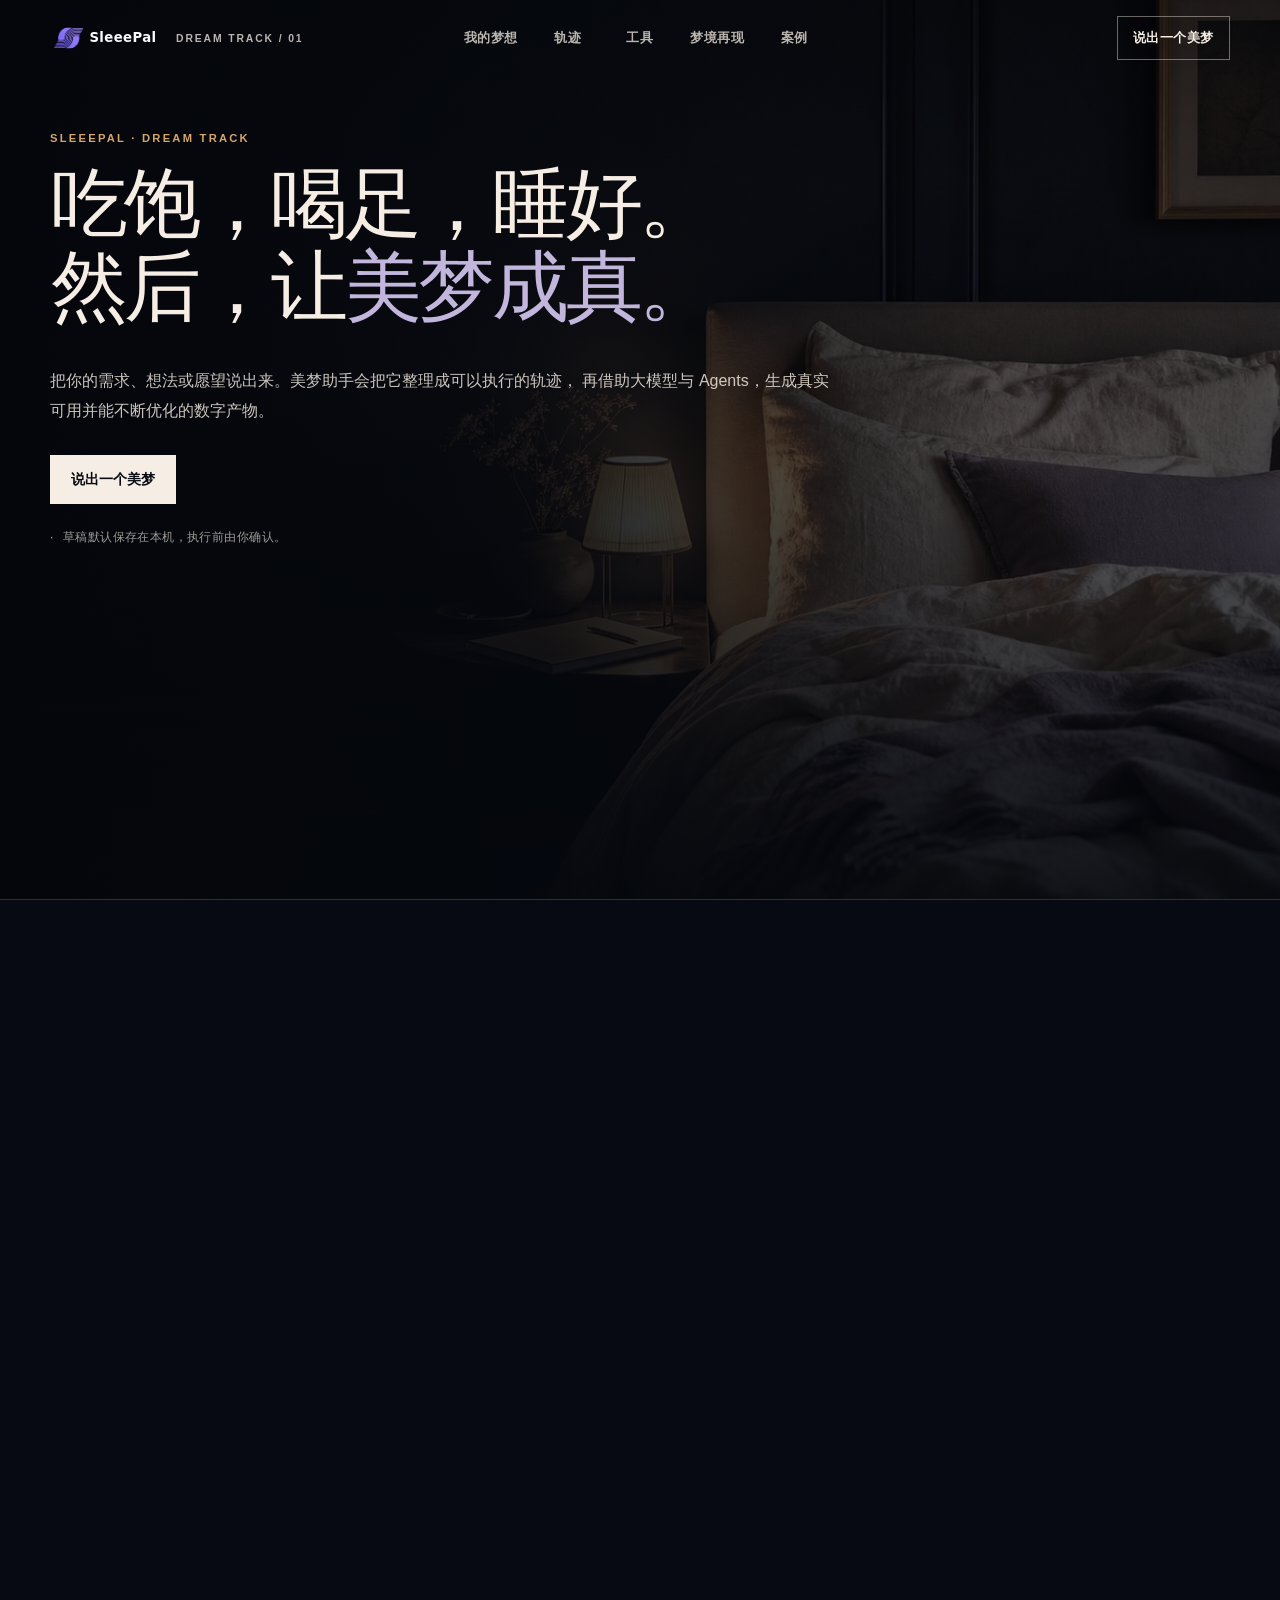
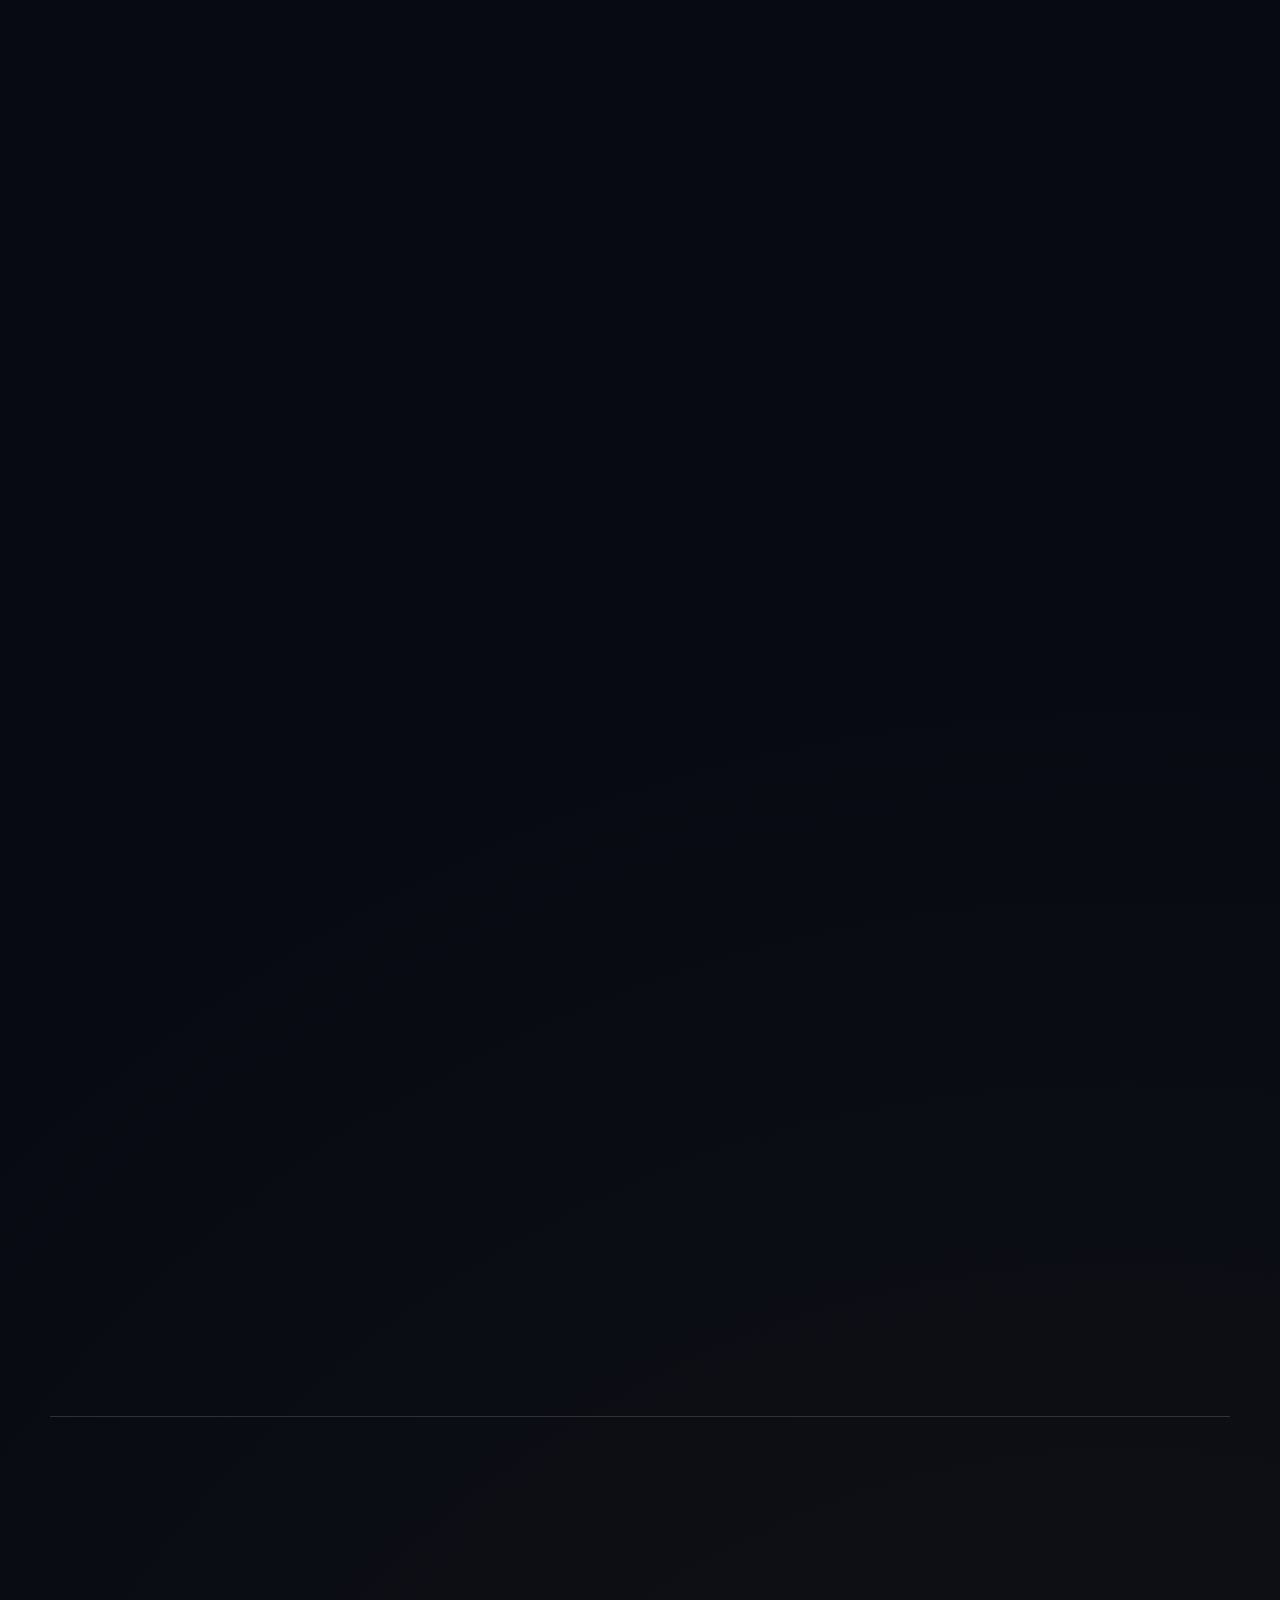
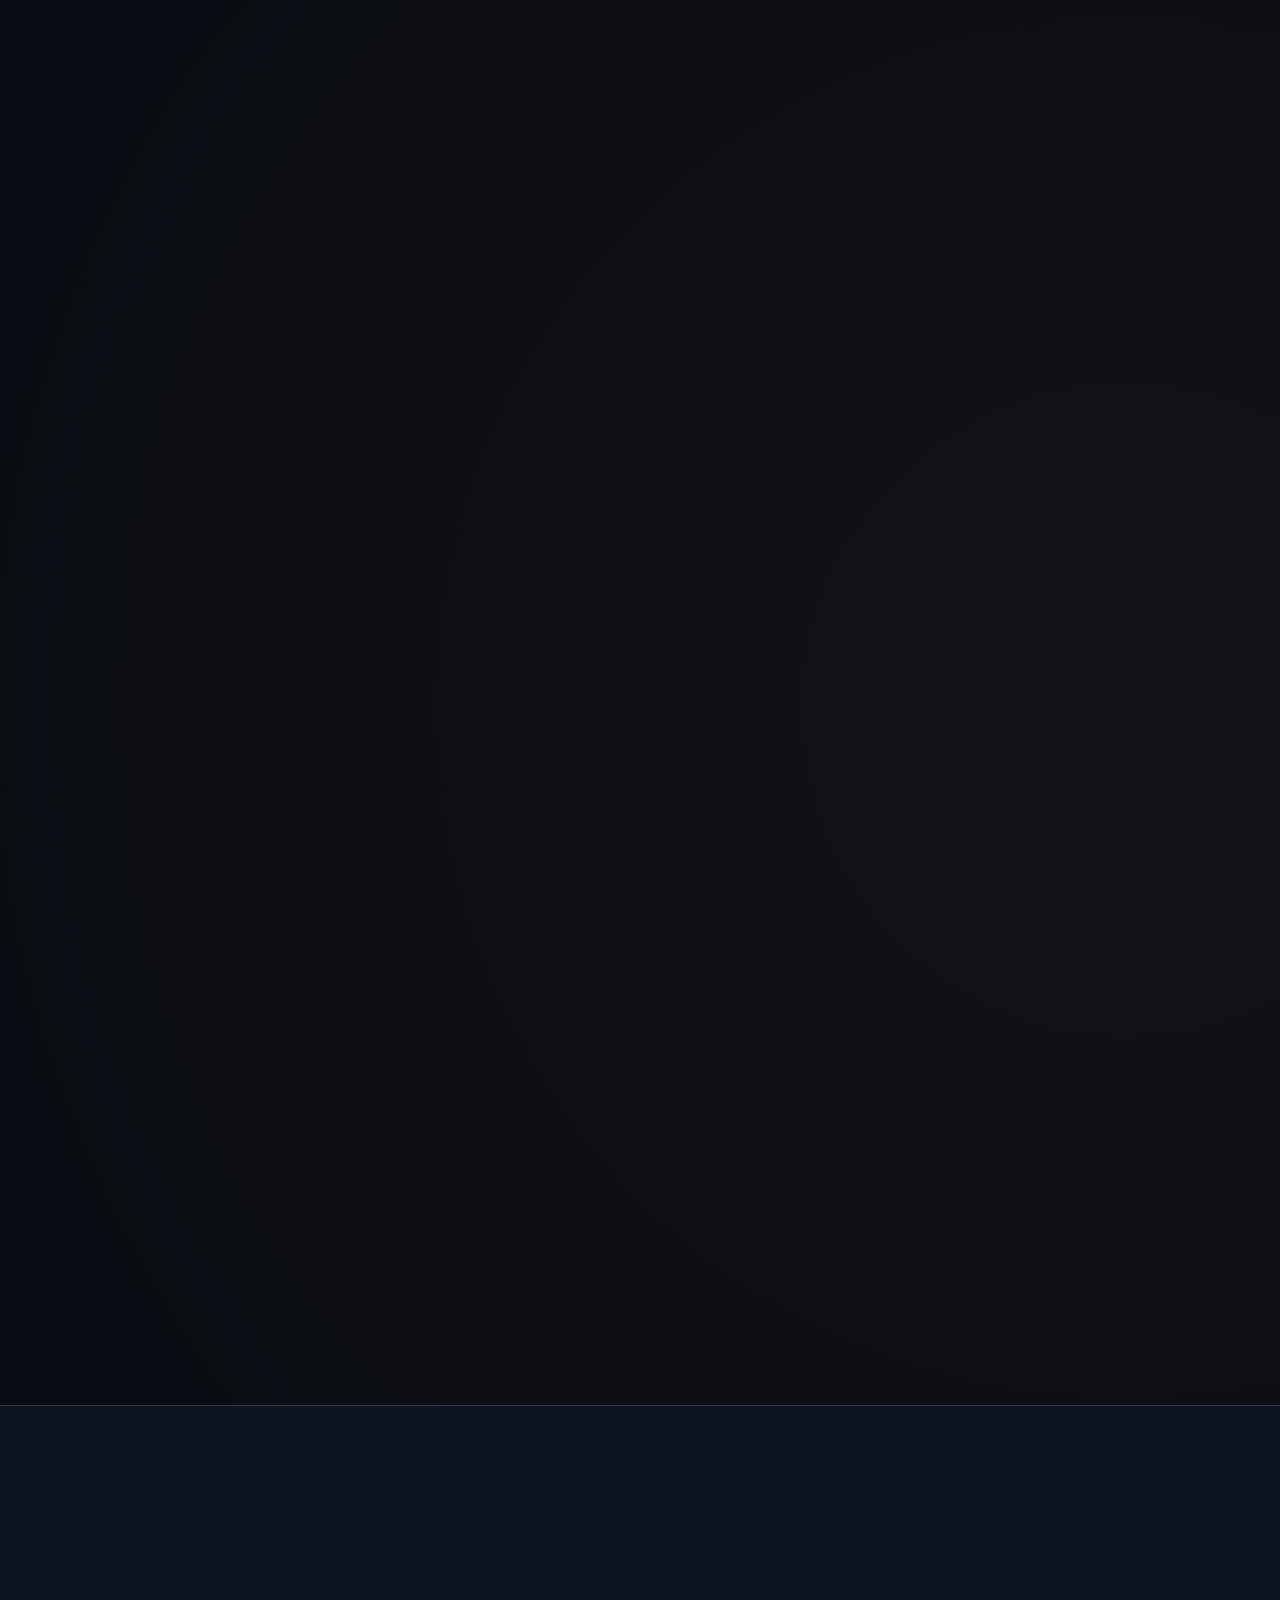
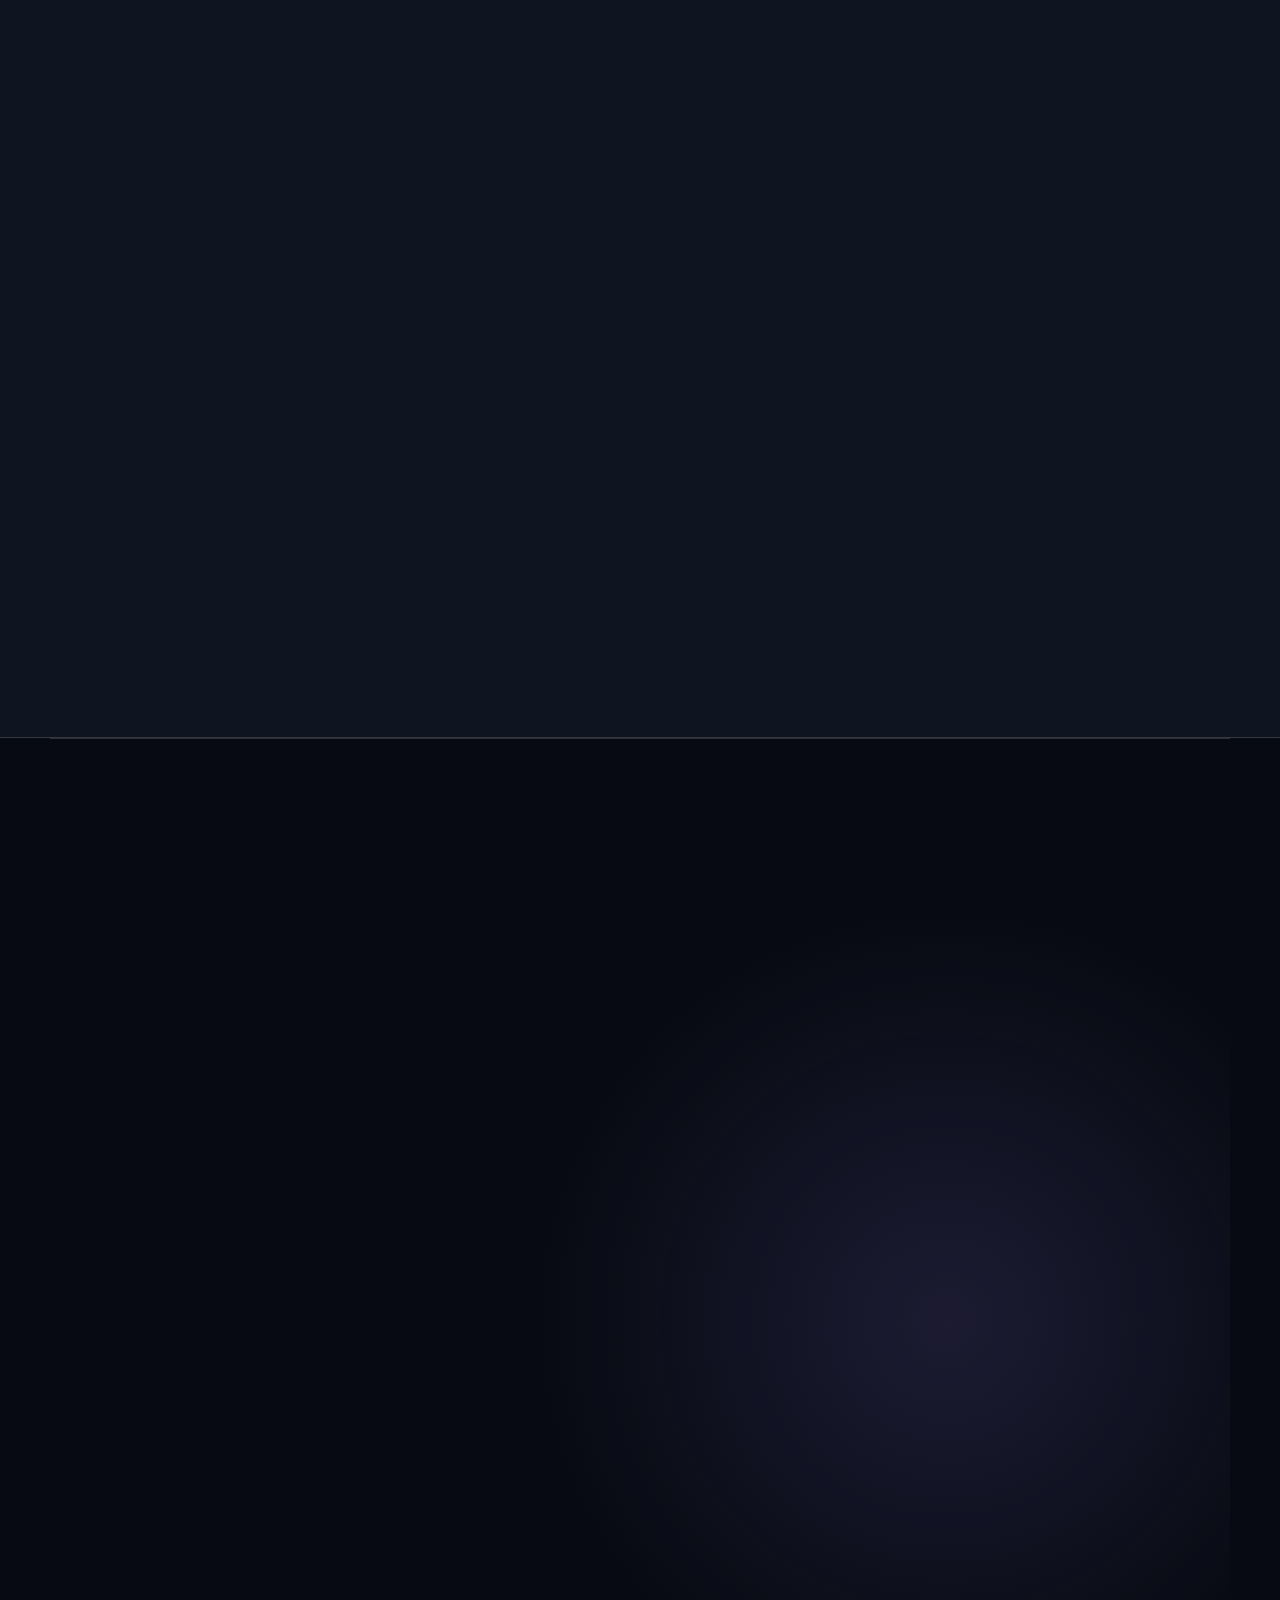
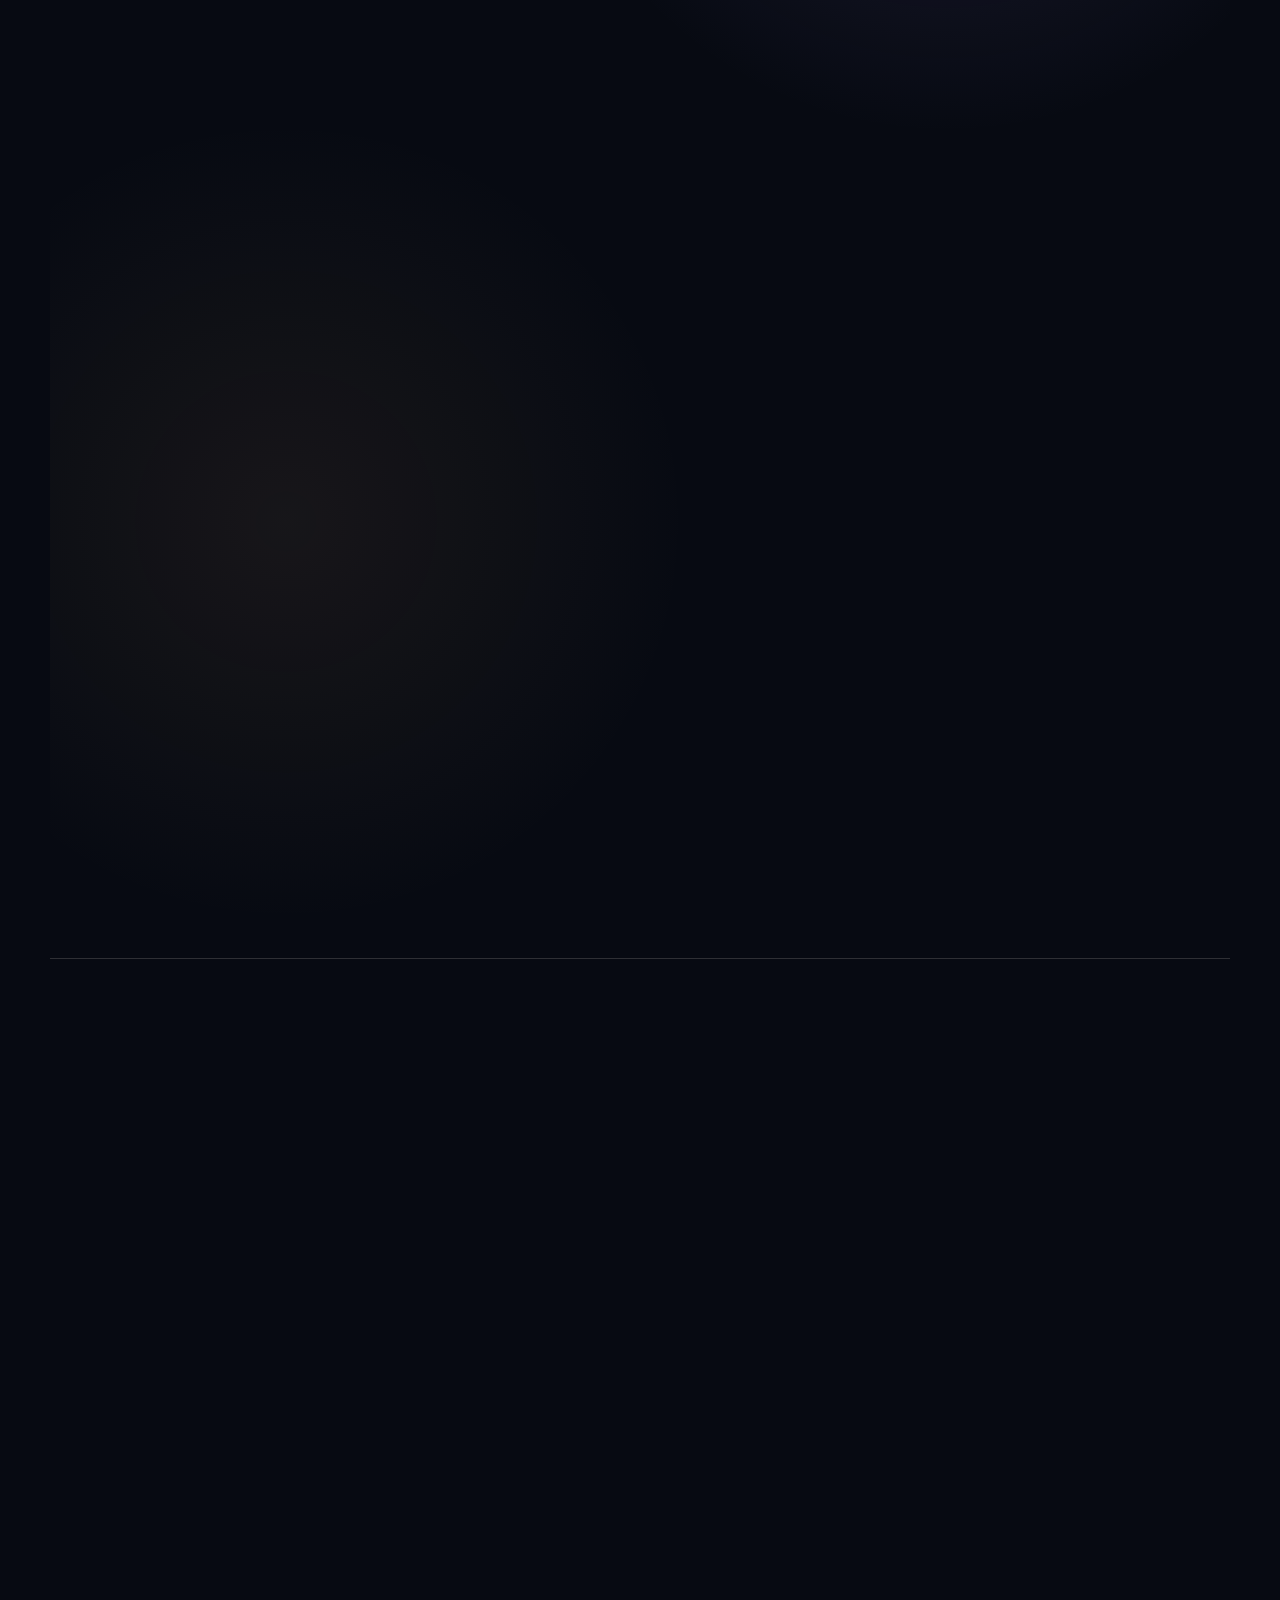
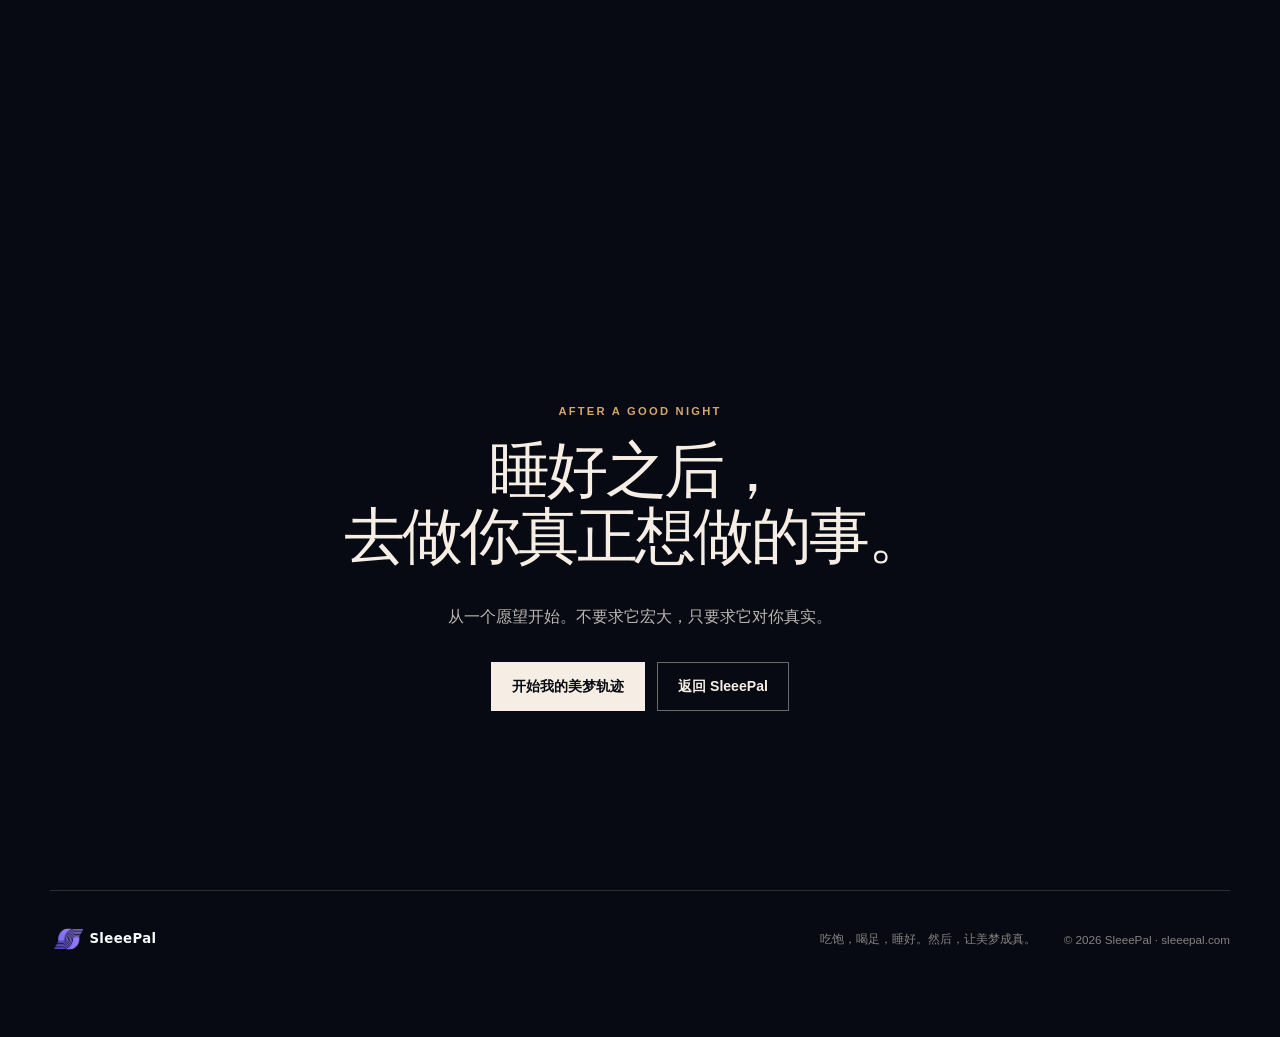
==== commit fc0d604b: "fix: separate dream progress rail from copy" ====
--- a/3d-printing-workshop.html
+++ b/3d-printing-workshop.html
@@ -16,7 +16,7 @@
   <meta property="og:image" content="https://sleeepal.com/assets/dream-lab-hero-v1.jpg" />
   <link rel="icon" href="./favicon.ico" sizes="any" />
   <link rel="icon" type="image/svg+xml" href="./assets/app-icon.svg" />
-  <link rel="stylesheet" href="./dream-lab.css?v=20260725-dream-replay-4" />
+  <link rel="stylesheet" href="./dream-lab.css?v=20260726-timeline1" />
   <script src="./dream-lab.js?v=20260725-dream-replay-4" defer></script>
 </head>
 <body class="dream-page">
@@ -412,37 +412,39 @@
         </p>
       </div>
 
-      <ol class="dream-trajectory-list dream-reveal">
-        <li data-stage="rest">
-          <span>01</span>
-          <div><strong>恢复</strong><p>吃饱、喝足、睡好，重新拥有行动力。</p></div>
-        </li>
-        <li data-stage="wish">
-          <span>02</span>
-          <div><strong>说出美梦</strong><p>从生活里的真实变化开始，而不是从功能清单开始。</p></div>
-        </li>
-        <li data-stage="brief">
-          <span>03</span>
-          <div><strong>看懂目标</strong><p>把愿望整理成目标、限制、成功标准与第一件产物。</p></div>
-        </li>
-        <li data-stage="route">
-          <span>04</span>
-          <div><strong>确认路径</strong><p>你看懂接下来会发生什么，并决定是否继续。</p></div>
-        </li>
-        <li data-stage="forge">
-          <span>05</span>
-          <div><strong>炼丹炉制作</strong><p>大模型、Agents、本地工具和能力积木协同施工。</p></div>
-        </li>
-        <li data-stage="preview">
-          <span>06</span>
-          <div><strong>验梦台试用</strong><p>打开真实产物，完成核心任务，提出修改。</p></div>
-        </li>
-        <li data-stage="grow">
-          <span>07</span>
-          <div><strong>继续生长</strong><p>现实反馈进入下一版本，让美梦越来越接近你真正需要的样子。</p></div>
-        </li>
-      </ol>
-      <div class="dream-trajectory-line" aria-hidden="true"><span data-trajectory-progress></span></div>
+      <div class="dream-trajectory-track dream-reveal">
+        <ol class="dream-trajectory-list">
+          <li data-stage="rest">
+            <span>01</span>
+            <div><strong>恢复</strong><p>吃饱、喝足、睡好，重新拥有行动力。</p></div>
+          </li>
+          <li data-stage="wish">
+            <span>02</span>
+            <div><strong>说出美梦</strong><p>从生活里的真实变化开始，而不是从功能清单开始。</p></div>
+          </li>
+          <li data-stage="brief">
+            <span>03</span>
+            <div><strong>看懂目标</strong><p>把愿望整理成目标、限制、成功标准与第一件产物。</p></div>
+          </li>
+          <li data-stage="route">
+            <span>04</span>
+            <div><strong>确认路径</strong><p>你看懂接下来会发生什么，并决定是否继续。</p></div>
+          </li>
+          <li data-stage="forge">
+            <span>05</span>
+            <div><strong>炼丹炉制作</strong><p>大模型、Agents、本地工具和能力积木协同施工。</p></div>
+          </li>
+          <li data-stage="preview">
+            <span>06</span>
+            <div><strong>验梦台试用</strong><p>打开真实产物，完成核心任务，提出修改。</p></div>
+          </li>
+          <li data-stage="grow">
+            <span>07</span>
+            <div><strong>继续生长</strong><p>现实反馈进入下一版本，让美梦越来越接近你真正需要的样子。</p></div>
+          </li>
+        </ol>
+        <div class="dream-trajectory-line" aria-hidden="true"><span data-trajectory-progress></span></div>
+      </div>
     </section>
 
     <section class="dream-forge" id="forge" aria-labelledby="forge-title">
--- a/dream-lab.css
+++ b/dream-lab.css
@@ -887,6 +887,12 @@
   margin-top: 28px;
 }
 
+.dream-trajectory-track {
+  position: relative;
+  z-index: 2;
+  min-width: 0;
+}
+
 .dream-trajectory-list {
   position: relative;
   z-index: 2;
@@ -905,6 +911,8 @@
 }
 
 .dream-trajectory-list li > span {
+  position: relative;
+  z-index: 2;
   width: 48px;
   height: 48px;
   display: grid;
@@ -917,6 +925,11 @@
   font-size: 0.85rem;
 }
 
+.dream-trajectory-list li:last-child {
+  min-height: 48px;
+  padding-bottom: 0;
+}
+
 .dream-trajectory-list strong {
   display: block;
   padding: 0.02em 0.14em 0.1em 0;
@@ -936,9 +949,9 @@
 .dream-trajectory-line {
   position: absolute;
   z-index: 1;
-  top: calc(clamp(100px, 13vw, 188px) + 24px);
-  bottom: calc(clamp(100px, 13vw, 188px) + 128px);
-  left: calc(45.2% + clamp(64px, 9vw, 124px));
+  top: 26px;
+  bottom: 22px;
+  left: 24px;
   width: 1px;
   overflow: hidden;
   background: var(--dream-line);
@@ -1709,12 +1722,6 @@
     max-width: 720px;
   }
 
-  .dream-trajectory-line {
-    top: calc(clamp(100px, 13vw, 188px) + 276px);
-    bottom: calc(clamp(100px, 13vw, 188px) + 126px);
-    left: 24px;
-  }
-
   .dream-possibilities .dream-eyebrow,
   .dream-possibilities-boundary {
     grid-column: 1;
@@ -1983,9 +1990,13 @@
     height: 40px;
   }
 
+  .dream-trajectory-list li:last-child {
+    min-height: 40px;
+  }
+
   .dream-trajectory-line {
-    top: 409px;
-    bottom: 195px;
+    top: 22px;
+    bottom: 18px;
     left: 20px;
   }
 
